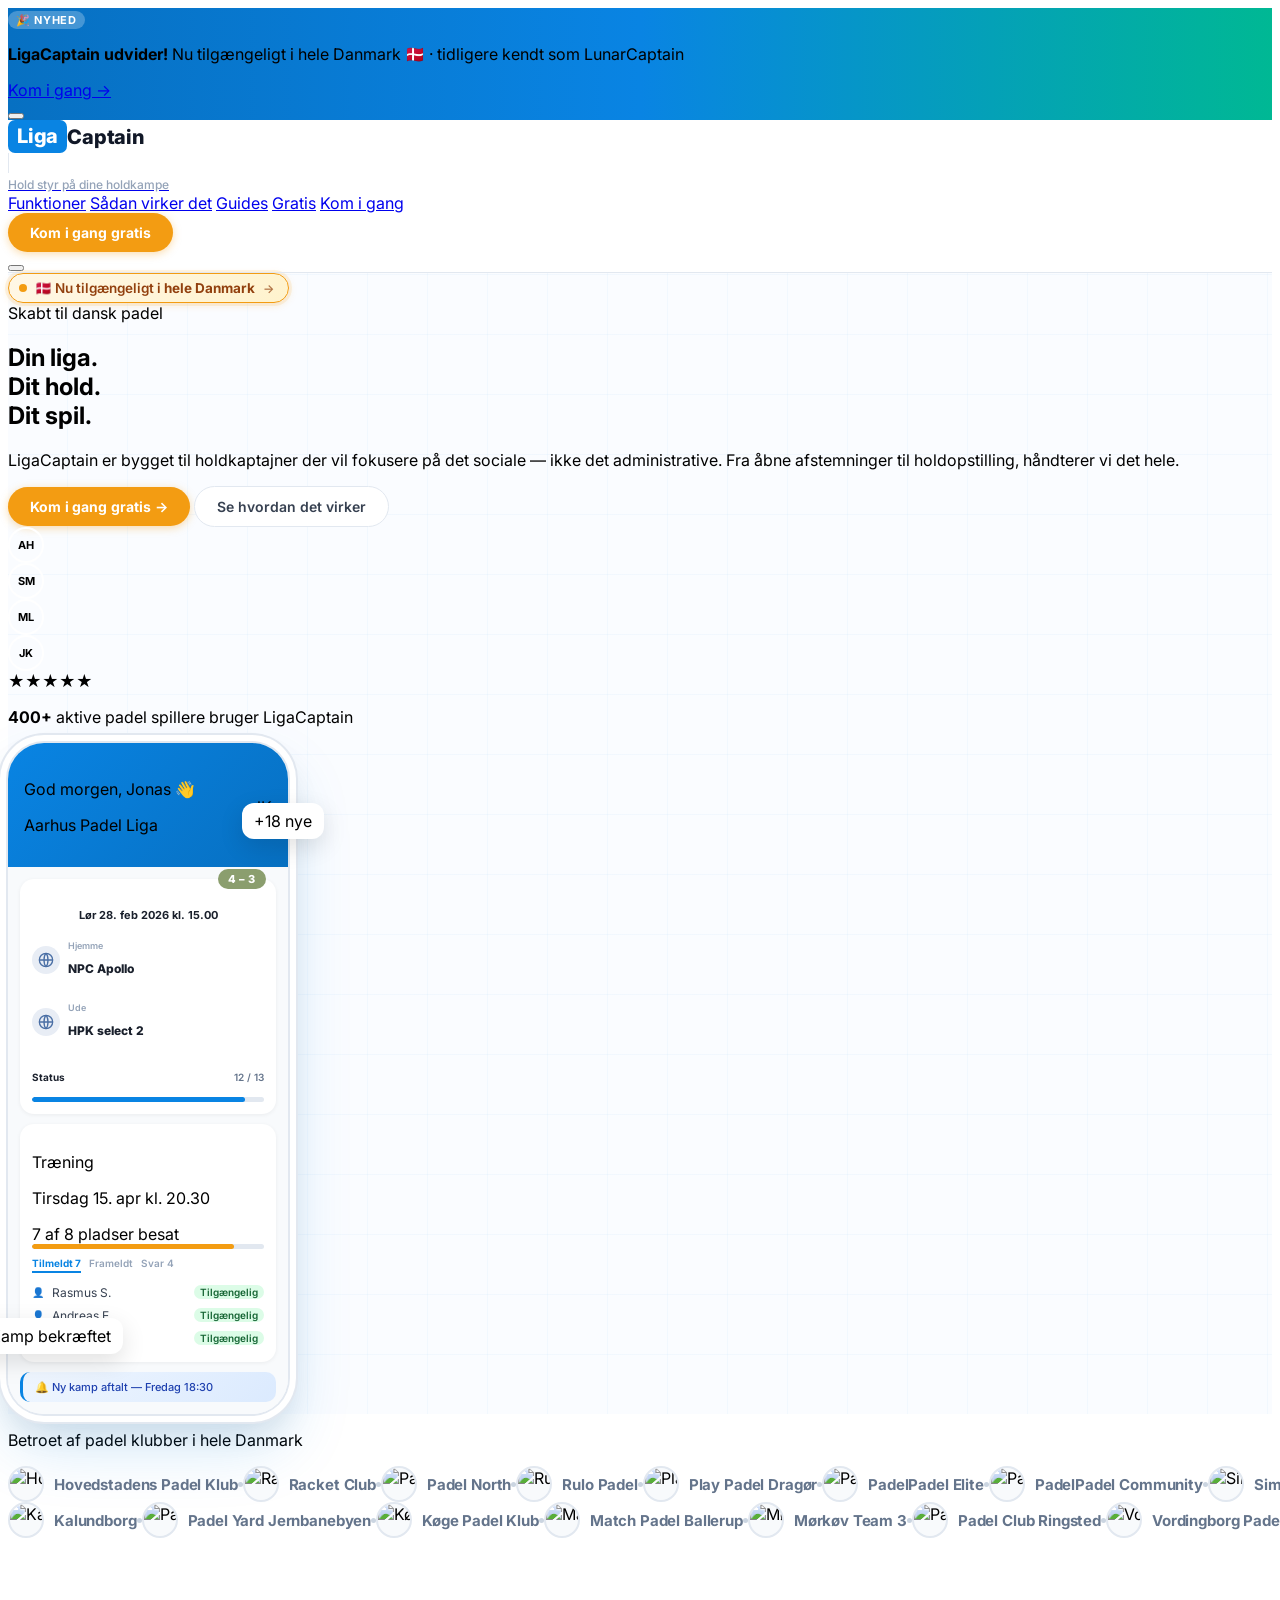
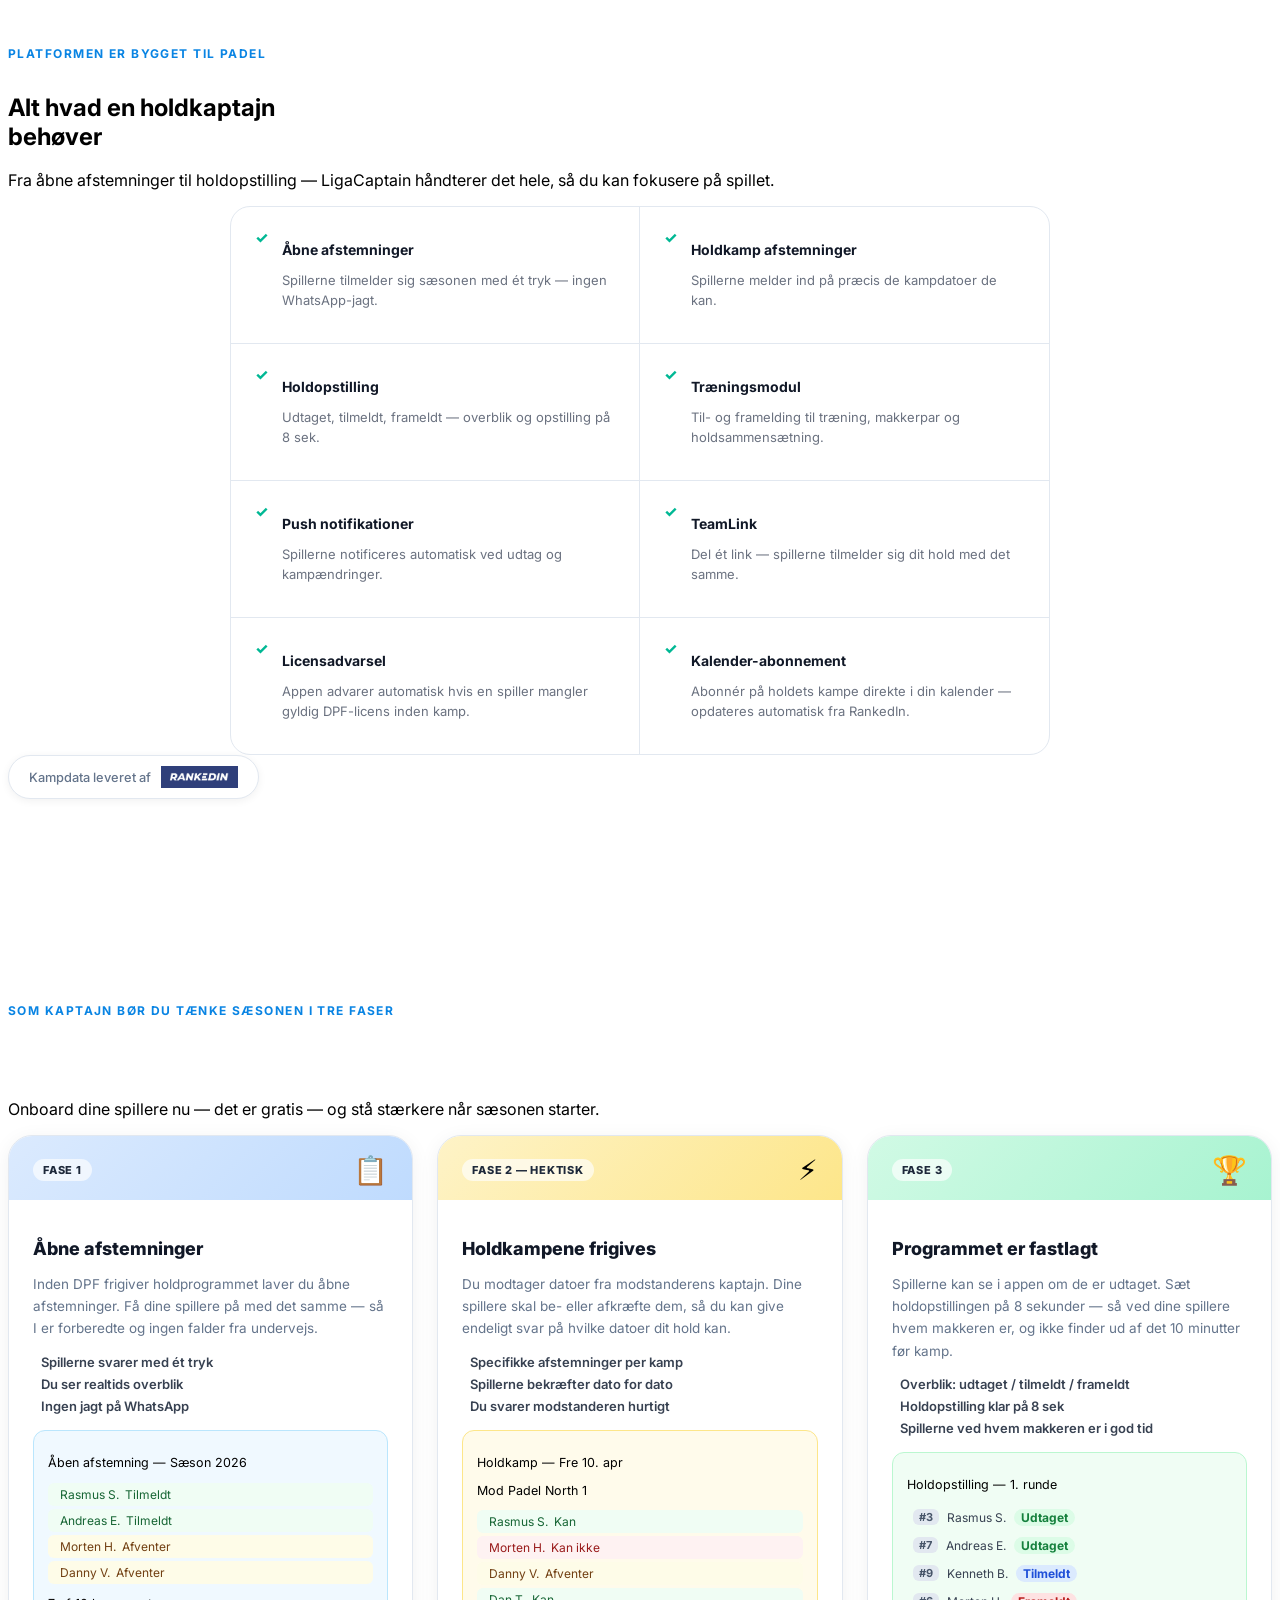
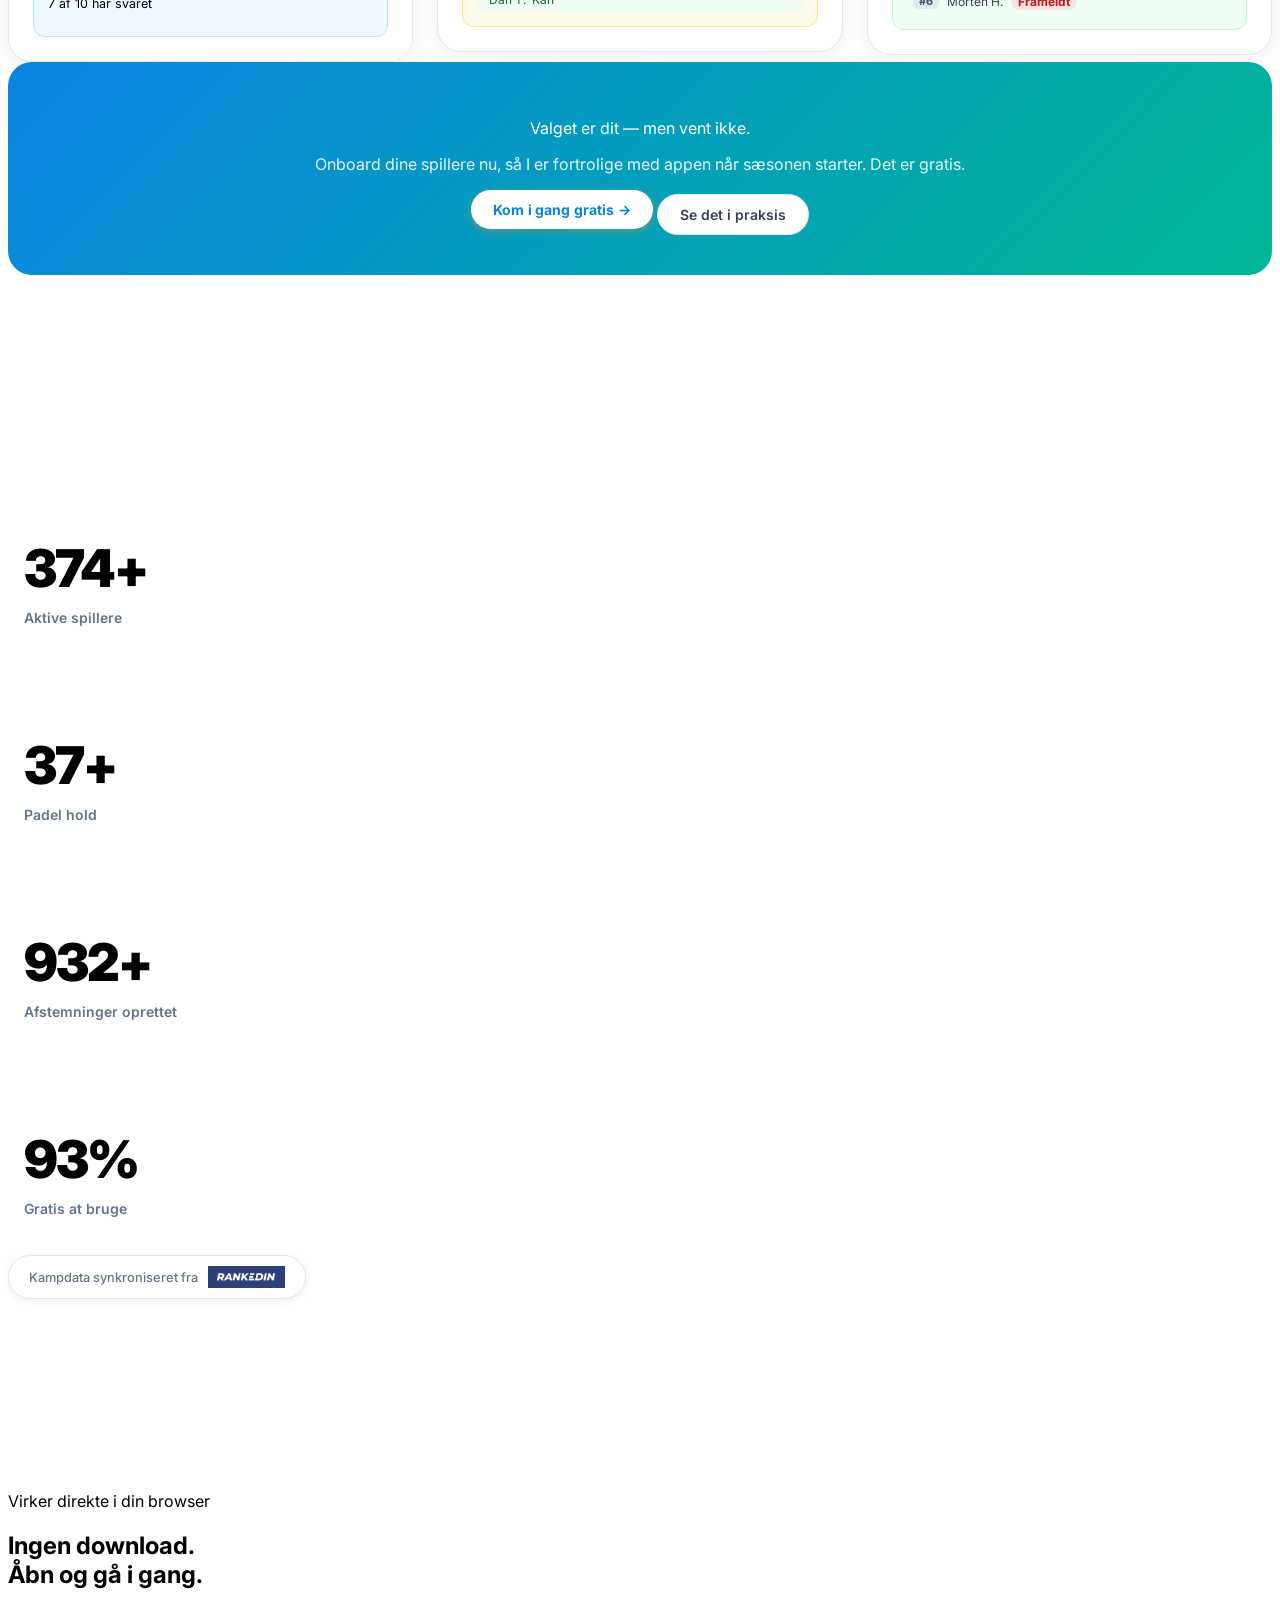
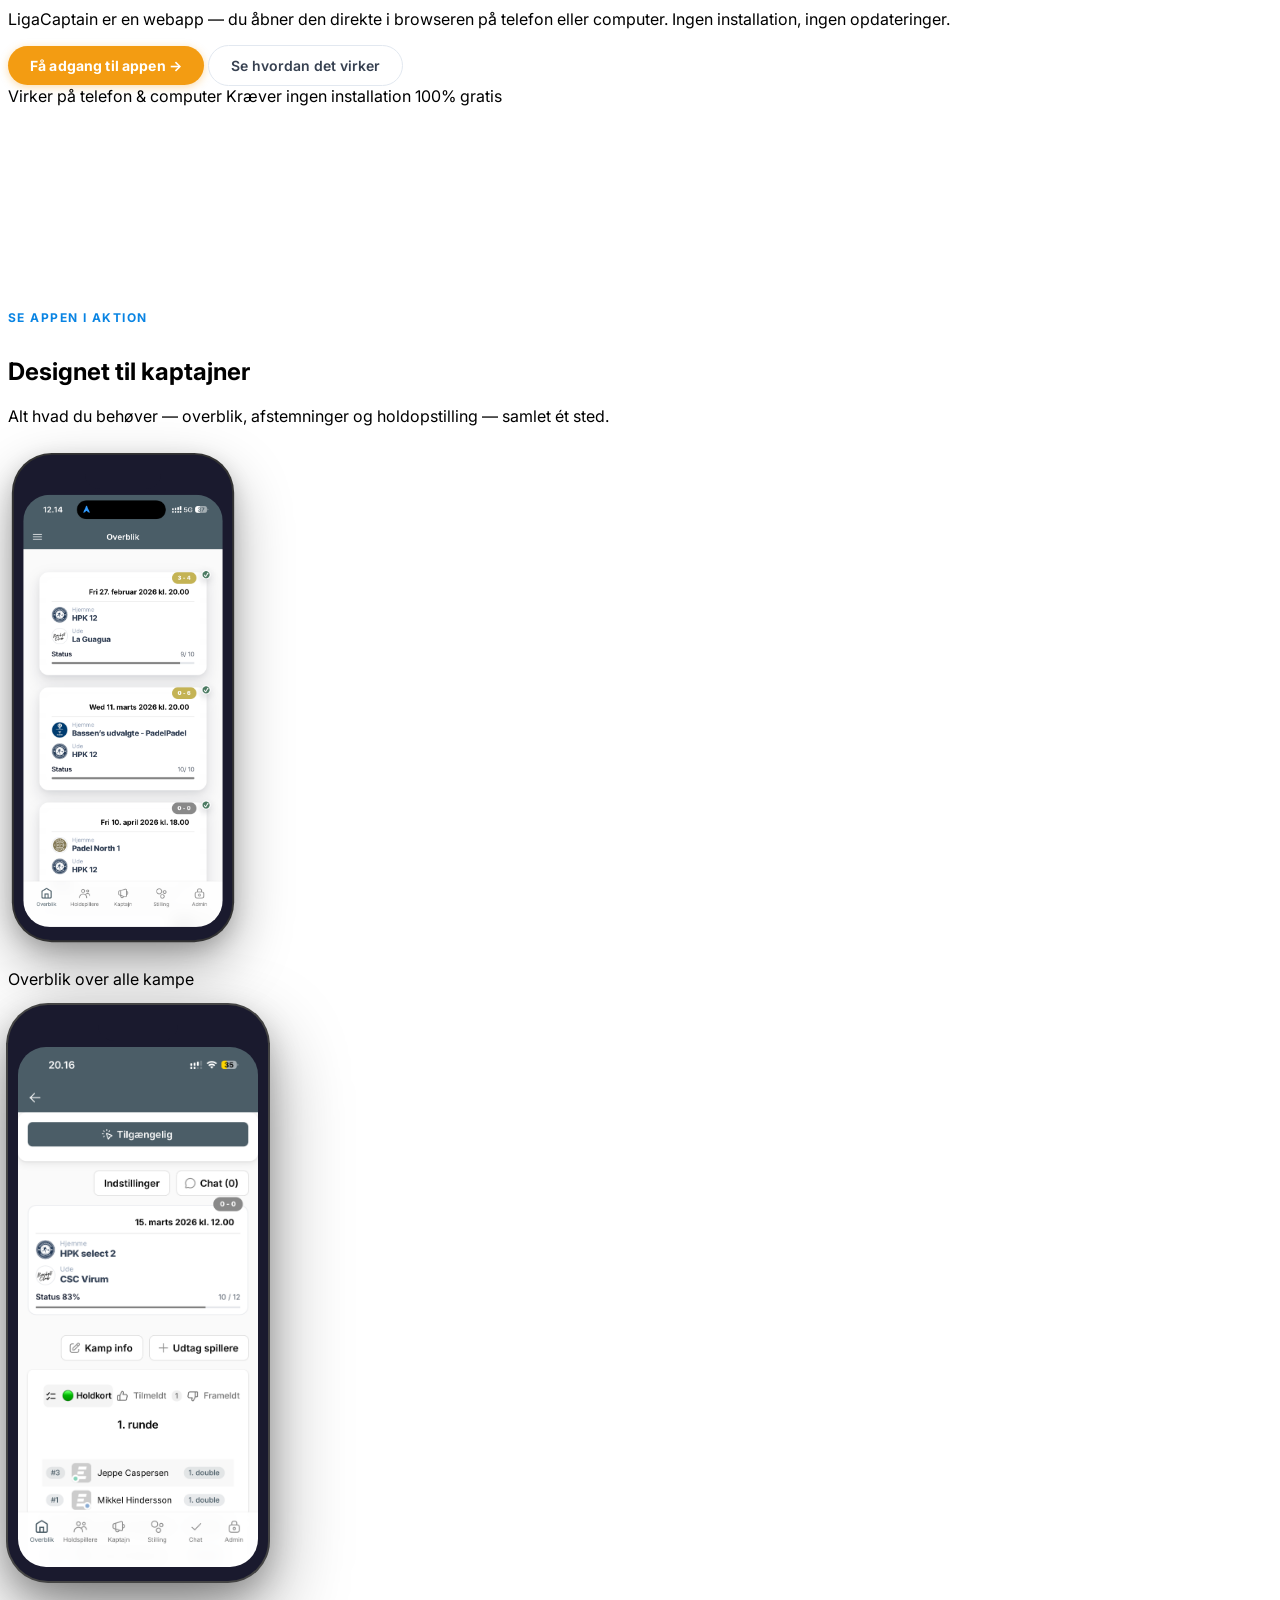
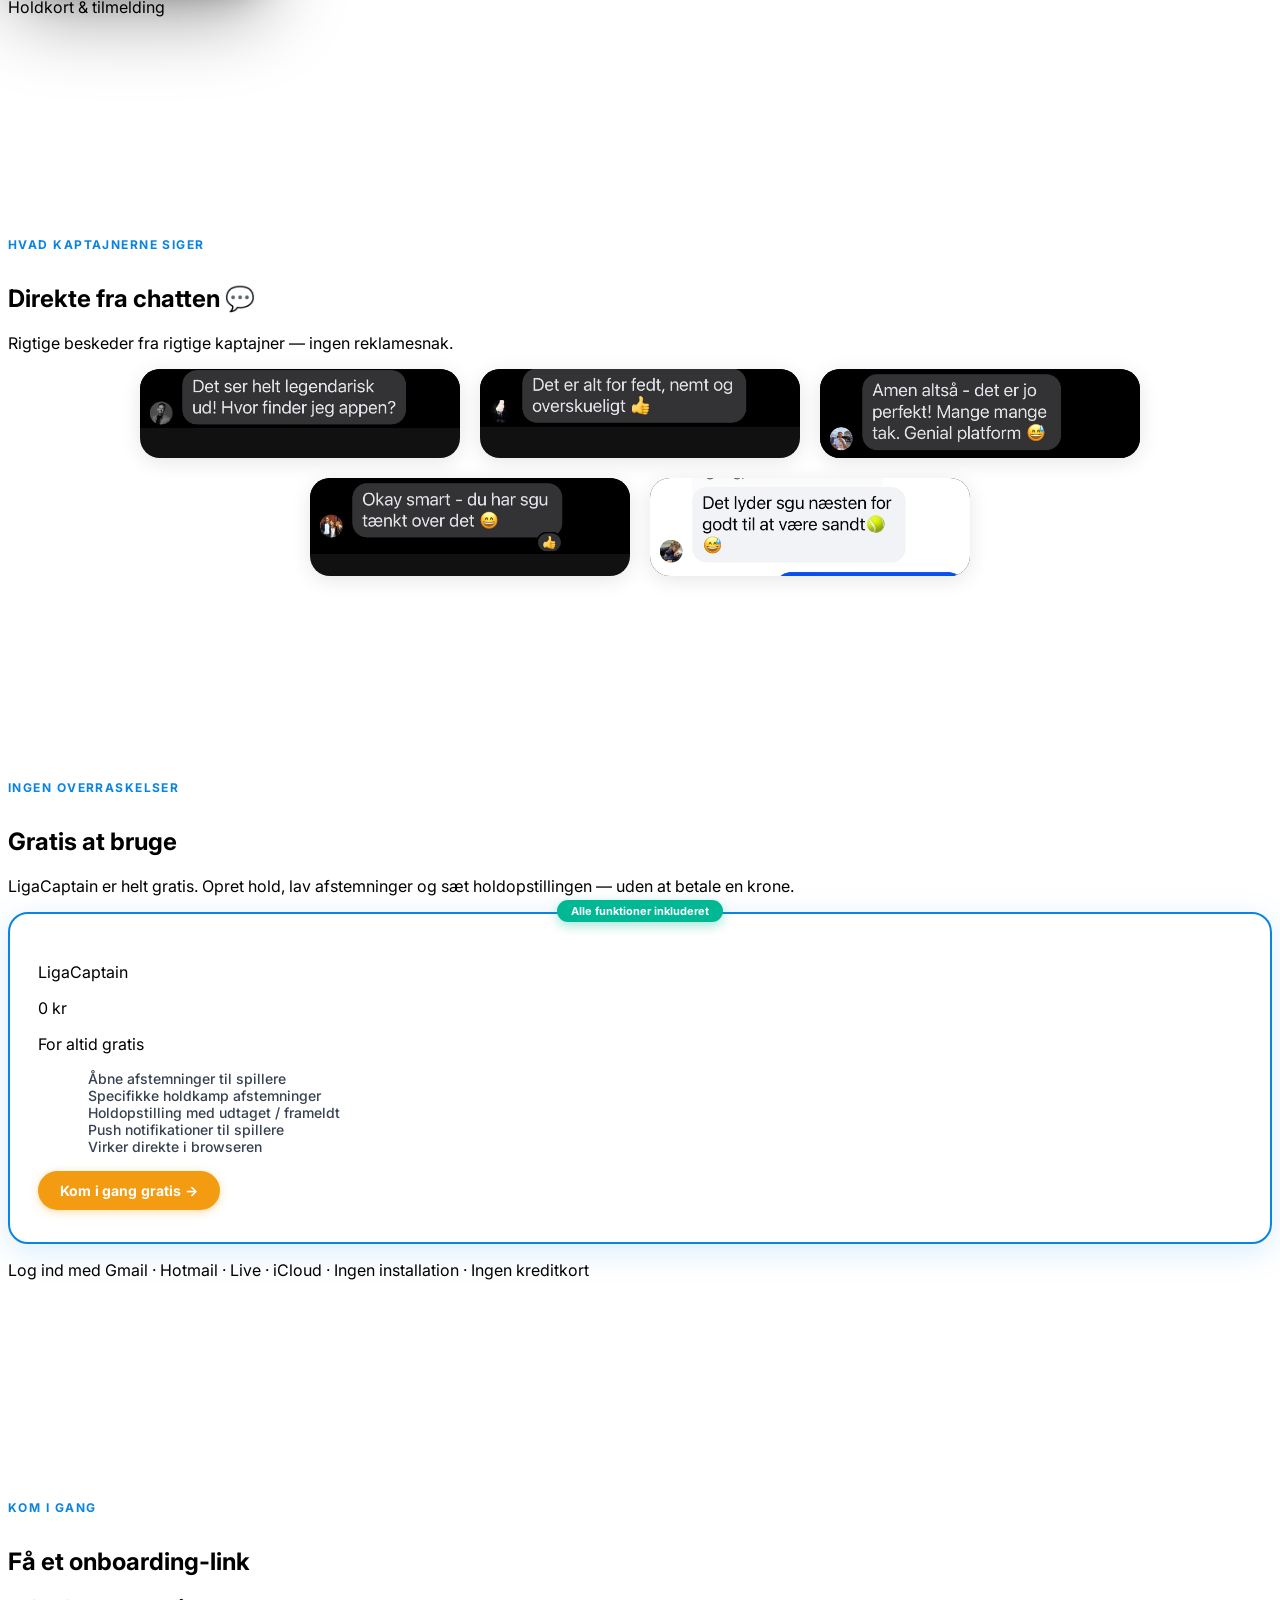
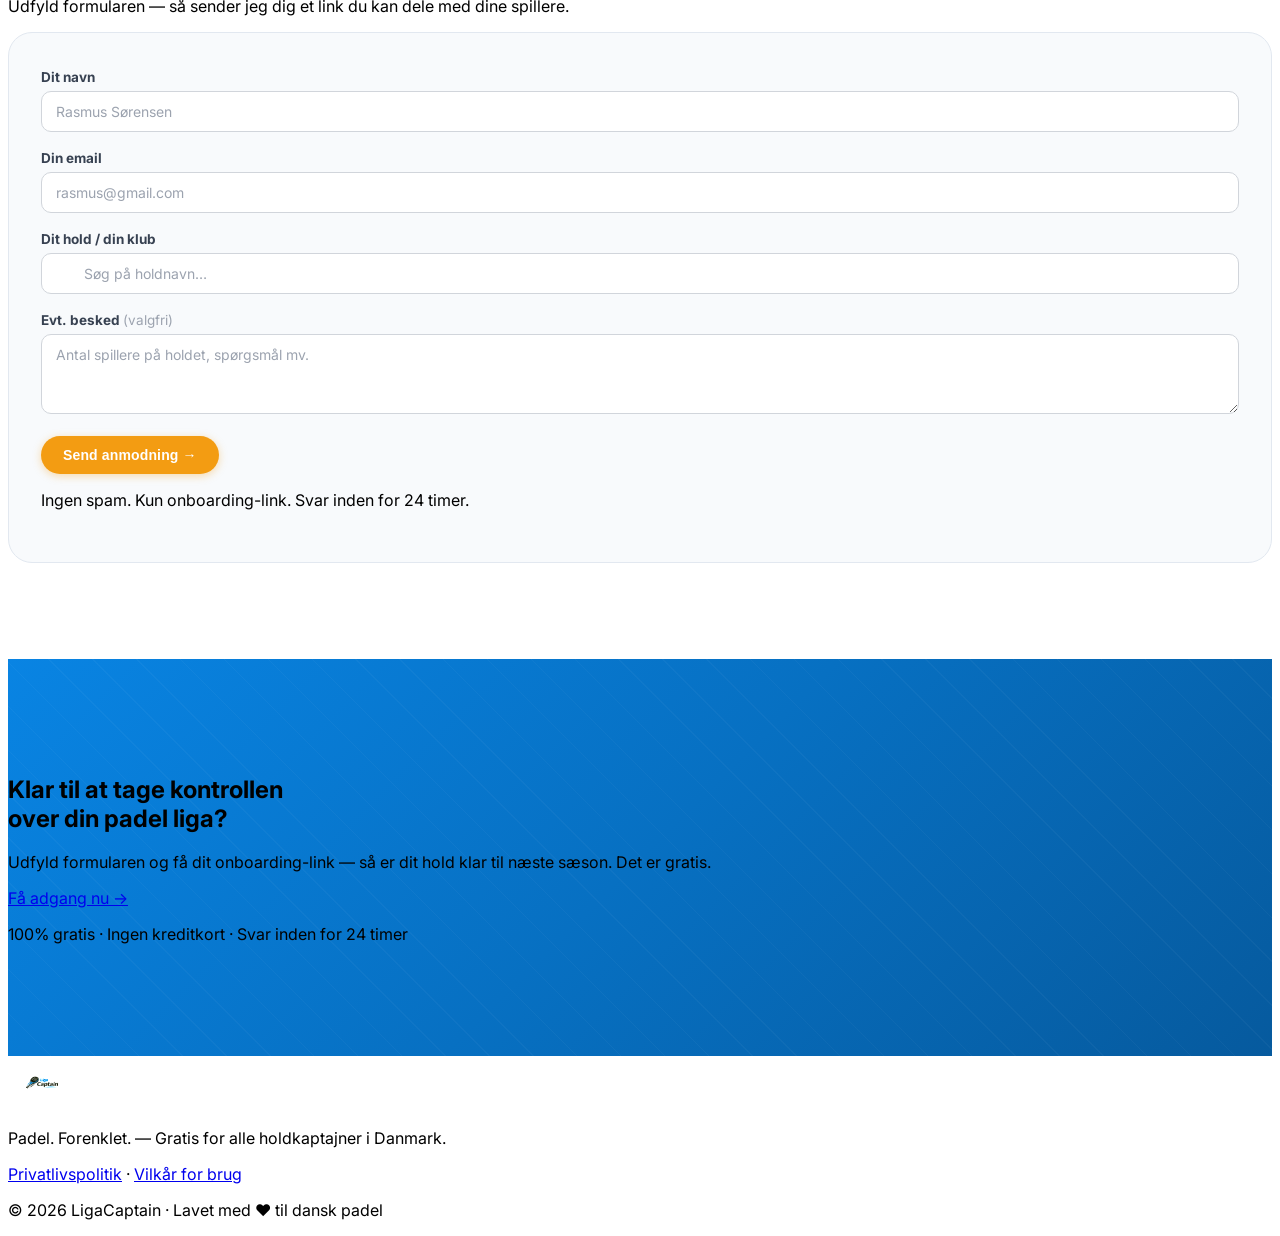
==== index.html @ 4ac7f54e "Logo changed" ====
<!doctype html>
<html lang="da">
<head>
  <meta charset="UTF-8" />
  <meta name="viewport" content="width=device-width, initial-scale=1.0" />
  <title>LigaCaptain — Padel Liga & Holdkaptajn Platform</title>
  <meta name="description" content="Styr din padel liga, hold og turneringer nemt. LigaCaptain er platformen for padel spillere og klubber i Danmark." />
  <link rel="preconnect" href="https://fonts.googleapis.com" />
  <link rel="preconnect" href="https://fonts.gstatic.com" crossorigin />
  <link href="https://fonts.googleapis.com/css2?family=Inter:wght@400;500;600;700;800;900&display=swap" rel="stylesheet" />
  <script src="https://cdn.jsdelivr.net/npm/@tailwindcss/browser@4"></script>
  <script src="https://unpkg.com/lucide@latest" defer></script>
  <link rel="stylesheet" href="style.css" />
  <style type="text/tailwindcss">
    @theme {
      --color-primary: #0984e3;
      --color-primary-dark: #0770c2;
      --color-primary-light: #dbeafe;
      --color-accent: #00B894;
      --color-accent-dark: #00967a;
      --color-cta: #f39c12;
      --color-cta-hover: #d68910;
      --color-dark: #0B1A2C;
      --color-muted: #64748b;
      --color-bg-soft: #f0f7ff;
      --font-sans: 'Inter', system-ui, -apple-system, sans-serif;
    }
  </style>
</head>
<body class="font-sans antialiased bg-white text-gray-900">

  <!-- ===================== STICKY HEADER WRAPPER ===================== -->
  <!-- Both announcement bar + navbar live here so they stack naturally.
       The wrapper is sticky so no JS is needed to calculate nav offset. -->
  <div id="sticky-header" style="position:sticky;top:0;z-index:60;left:0;right:0;">

  <!-- ===================== ANNOUNCEMENT BAR ===================== -->
  <div id="announcement-bar" class="announcement-bar">
    <div class="max-w-7xl mx-auto px-4 flex items-center justify-center gap-3 py-2.5 text-center">
      <span class="announcement-badge">🎉 Nyhed</span>
      <p class="text-sm font-medium text-white">
        <strong class="font-bold">LigaCaptain udvider!</strong> Nu tilgængeligt i hele Danmark 🇩🇰 <span class="opacity-75">· tidligere kendt som LunarCaptain</span>
      </p>
      <a href="#onboarding" class="text-sm font-semibold text-white underline underline-offset-2 hover:no-underline whitespace-nowrap hidden sm:inline">Kom i gang →</a>
    </div>
    <button id="close-announcement" aria-label="Luk" class="absolute right-3 top-1/2 -translate-y-1/2 text-white/70 hover:text-white transition-colors">
      <i data-lucide="x" class="w-4 h-4"></i>
    </button>
  </div>

  <!-- ===================== NAV ===================== -->
  <nav id="navbar" class="left-0 right-0 z-50 transition-all duration-300" style="position:relative;">
    <div class="max-w-7xl mx-auto px-4 sm:px-6 lg:px-8">
      <div class="flex items-center justify-between h-16">

        <!-- Logo -->
        <a href="#" class="flex items-center gap-3 no-underline">
          <!-- Badge wordmark -->
          <span style="display:inline-flex;align-items:center;font-family:Inter,sans-serif;font-size:20px;font-weight:800;letter-spacing:-0.01em;white-space:nowrap;">
            <span style="background:#0984e3;color:white;padding:2px 9px;border-radius:7px;line-height:1.45;">Liga</span><span style="color:#111827;">Captain</span>
          </span>
          <!-- Divider + tagline — desktop only -->
          <span class="hidden lg:flex items-center gap-3">
            <span style="width:1px;height:20px;background:#e2e8f0;display:block;"></span>
            <span style="font-size:12px;font-weight:500;color:#94a3b8;white-space:nowrap;">Hold styr på dine holdkampe</span>
          </span>
        </a>

        <!-- Desktop nav links -->
        <div class="hidden md:flex items-center gap-8">
          <a href="#features" class="nav-link text-sm font-medium text-gray-600 hover:text-primary transition-colors">Funktioner</a>
          <a href="#how-it-works" class="nav-link text-sm font-medium text-gray-600 hover:text-primary transition-colors">Sådan virker det</a>
          <a href="tutorials.html" class="nav-link text-sm font-medium text-gray-600 hover:text-primary transition-colors">Guides</a>
          <a href="#pricing" class="nav-link text-sm font-medium text-gray-600 hover:text-primary transition-colors">Gratis</a>
          <a href="#onboarding" class="nav-link text-sm font-medium text-gray-600 hover:text-primary transition-colors">Kom i gang</a>
        </div>

        <!-- Desktop CTA -->
        <div class="hidden md:flex items-center gap-3">
          <a href="#onboarding" class="btn-primary text-sm">Kom i gang gratis</a>
        </div>

        <!-- Mobile hamburger -->
        <button id="hamburger" aria-label="Åbn menu" aria-expanded="false" class="md:hidden p-2 rounded-lg text-gray-600 hover:text-primary hover:bg-gray-100 transition-colors">
          <i data-lucide="menu" class="w-6 h-6"></i>
        </button>

      </div>
    </div>

    <!-- Mobile drawer -->
    <div id="mobile-drawer" class="mobile-drawer md:hidden">
      <div class="flex flex-col gap-1 p-4">
        <a href="#features" class="mobile-nav-link">Funktioner</a>
        <a href="#how-it-works" class="mobile-nav-link">Sådan virker det</a>
        <a href="tutorials.html" class="mobile-nav-link">Guides</a>
        <a href="#pricing" class="mobile-nav-link">Gratis</a>
        <a href="#onboarding" class="mobile-nav-link">Kom i gang</a>
        <div class="border-t border-gray-100 my-3"></div>
        <a href="#onboarding" class="btn-primary text-center mt-2">Kom i gang gratis</a>
      </div>
    </div>
  </nav>

  </div><!-- /sticky-header -->


  <main>

    <!-- ===================== HERO ===================== -->
    <section id="hero" class="hero-pattern pt-16 pb-20 lg:pt-20 lg:pb-28 overflow-hidden">
      <div class="max-w-7xl mx-auto px-4 sm:px-6 lg:px-8">
        <div class="flex flex-col lg:flex-row items-center gap-12 lg:gap-16">

          <!-- Text column -->
          <div class="flex-1 text-center lg:text-left">

            <!-- Expansion announcement badge -->
            <div class="reveal inline-flex items-center gap-2 mb-4">
              <div class="expansion-badge">
                <span class="expansion-badge-dot"></span>
                <span>🇩🇰 Nu tilgængeligt i <strong>hele Danmark</strong></span>
                <span class="expansion-badge-arrow">→</span>
              </div>
            </div>

            <div class="reveal inline-flex items-center gap-2 px-3 py-1.5 bg-primary/10 text-primary rounded-full text-sm font-semibold mb-6">
              <span class="w-2 h-2 rounded-full bg-accent inline-block"></span>
              Skabt til dansk padel
            </div>

            <h1 class="reveal text-5xl sm:text-6xl lg:text-7xl font-black tracking-tight text-gray-900 leading-[1.05] mb-6">
              Din liga.<br />
              <span class="text-primary">Dit hold.</span><br />
              Dit spil.
            </h1>

            <p class="reveal text-lg lg:text-xl text-muted leading-relaxed mb-8 max-w-xl mx-auto lg:mx-0">
              LigaCaptain er bygget til holdkaptajner der vil fokusere på det sociale&nbsp;— ikke det administrative. Fra åbne afstemninger til holdopstilling, håndterer vi det hele.
            </p>

            <div class="reveal flex flex-col sm:flex-row gap-3 justify-center lg:justify-start mb-8">
              <a href="#onboarding" class="btn-primary text-base px-7 py-3.5">Kom i gang gratis &rarr;</a>
              <a href="#how-it-works" class="btn-secondary text-base px-7 py-3.5">Se hvordan det virker</a>
            </div>

            <div class="reveal flex flex-col sm:flex-row items-center gap-4 justify-center lg:justify-start">
              <div class="flex -space-x-2">
                <div class="avatar-circle bg-primary text-white">AH</div>
                <div class="avatar-circle bg-accent text-white">SM</div>
                <div class="avatar-circle bg-orange-400 text-white">ML</div>
                <div class="avatar-circle bg-purple-500 text-white">JK</div>
              </div>
              <div class="text-left">
                <div class="flex gap-0.5 text-yellow-400 text-sm mb-0.5">★★★★★</div>
                <p class="text-sm text-muted"><strong class="text-gray-900 font-semibold">400+</strong> aktive padel spillere bruger LigaCaptain</p>
              </div>
            </div>
          </div>

          <!-- Phone mockup column -->
          <div class="reveal flex-1 flex justify-center lg:justify-end">
            <div class="phone-outer">
              <div class="phone-screen">
                <!-- App UI mockup -->
                <div class="app-header">
                  <div class="app-header-content">
                    <p class="text-xs text-blue-200 font-medium">God morgen, Jonas 👋</p>
                    <p class="text-white font-bold text-sm mt-0.5">Aarhus Padel Liga</p>
                  </div>
                  <div class="w-8 h-8 rounded-full bg-white/20 flex items-center justify-center">
                    <span class="text-white text-xs font-bold">JK</span>
                  </div>
                </div>

                <div class="app-body">
                  <!-- Next match card -->
                  <div class="app-card" style="position:relative;padding-top:18px;">
                    <!-- Score badge -->
                    <div style="position:absolute;top:-10px;right:10px;background:#8B9E6E;color:white;font-size:11px;font-weight:800;padding:3px 10px;border-radius:9999px;letter-spacing:0.05em;">4 – 3</div>
                    <!-- Date -->
                    <p style="text-align:center;font-size:11px;font-weight:700;color:#1a202c;margin-bottom:10px;">Lør 28. feb 2026 kl. 15.00</p>
                    <!-- Home team -->
                    <div style="display:flex;align-items:center;gap:8px;margin-bottom:6px;">
                      <div style="width:28px;height:28px;border-radius:50%;background:#e8edf5;display:flex;align-items:center;justify-content:center;flex-shrink:0;">
                        <svg width="16" height="16" viewBox="0 0 24 24" fill="none" stroke="#4a6fa5" stroke-width="2"><circle cx="12" cy="12" r="10"/><path d="M12 2C8 6 8 18 12 22M12 2C16 6 16 18 12 22M2 12h20"/></svg>
                      </div>
                      <div>
                        <p style="font-size:9px;color:#94a3b8;font-weight:600;line-height:1;">Hjemme</p>
                        <p style="font-size:12px;font-weight:800;color:#1a202c;line-height:1.2;">NPC Apollo</p>
                      </div>
                    </div>
                    <!-- Away team -->
                    <div style="display:flex;align-items:center;gap:8px;margin-bottom:10px;">
                      <div style="width:28px;height:28px;border-radius:50%;background:#e8edf5;display:flex;align-items:center;justify-content:center;flex-shrink:0;">
                        <svg width="16" height="16" viewBox="0 0 24 24" fill="none" stroke="#4a6fa5" stroke-width="2"><circle cx="12" cy="12" r="10"/><path d="M12 2C8 6 8 18 12 22M12 2C16 6 16 18 12 22M2 12h20"/></svg>
                      </div>
                      <div>
                        <p style="font-size:9px;color:#94a3b8;font-weight:600;line-height:1;">Ude</p>
                        <p style="font-size:12px;font-weight:800;color:#1a202c;line-height:1.2;">HPK select 2</p>
                      </div>
                    </div>
                    <!-- Status -->
                    <div style="display:flex;justify-content:space-between;align-items:center;margin-bottom:4px;">
                      <p style="font-size:10px;font-weight:700;color:#1a202c;">Status</p>
                      <p style="font-size:10px;font-weight:600;color:#64748b;">12 / 13</p>
                    </div>
                    <div style="background:#e2e8f0;border-radius:9999px;height:5px;overflow:hidden;">
                      <div style="background:#0984e3;height:100%;width:92%;border-radius:9999px;"></div>
                    </div>
                  </div>

                  <!-- Standings -->
                  <div class="app-card">
                    <p class="text-xs text-muted font-semibold uppercase tracking-wide mb-1">Træning</p>
                    <p class="text-xs font-bold text-gray-900 mb-1">Tirsdag 15. apr kl. 20.30</p>
                    <!-- Progress bar -->
                    <div class="flex justify-between text-xs text-muted mb-1">
                      <span>7 af 8 pladser besat</span>
                    </div>
                    <div style="background:#e2e8f0;border-radius:9999px;height:5px;overflow:hidden;margin-bottom:8px;">
                      <div style="background:#f39c12;height:100%;width:87%;border-radius:9999px;"></div>
                    </div>
                    <!-- Tabs -->
                    <div style="display:flex;gap:8px;margin-bottom:8px;">
                      <span style="font-size:10px;font-weight:700;color:#0984e3;border-bottom:2px solid #0984e3;padding-bottom:2px;">Tilmeldt 7</span>
                      <span style="font-size:10px;font-weight:600;color:#94a3b8;">Frameldt</span>
                      <span style="font-size:10px;font-weight:600;color:#94a3b8;">Svar 4</span>
                    </div>
                    <!-- Players -->
                    <div class="space-y-1.5">
                      <div class="rank-row"><span style="font-size:10px">👤</span><span class="rank-name text-xs">Rasmus S.</span><span style="font-size:10px;background:#dcfce7;color:#166534;padding:1px 6px;border-radius:9999px;font-weight:600;">Tilgængelig</span></div>
                      <div class="rank-row"><span style="font-size:10px">👤</span><span class="rank-name text-xs">Andreas E.</span><span style="font-size:10px;background:#dcfce7;color:#166534;padding:1px 6px;border-radius:9999px;font-weight:600;">Tilgængelig</span></div>
                      <div class="rank-row"><span style="font-size:10px">👤</span><span class="rank-name text-xs">Sajid L.</span><span style="font-size:10px;background:#dcfce7;color:#166534;padding:1px 6px;border-radius:9999px;font-weight:600;">Tilgængelig</span></div>
                    </div>
                  </div>

                  <!-- Notification -->
                  <div class="app-notification">
                    <span class="text-xs">🔔 Ny kamp aftalt — Fredag 18:30</span>
                  </div>
                </div>
              </div>
              <!-- Floating badges -->
              <div class="floating-badge-left">
                <span class="text-green-600 font-semibold text-xs">✓ Kamp bekræftet</span>
              </div>
              <div class="floating-badge-right">
                <span class="text-primary font-bold text-sm">+18</span>
                <span class="text-gray-500 text-xs ml-1">nye</span>
              </div>
            </div>
          </div>

        </div>
      </div>
    </section>

    <!-- ===================== LOGO STRIP ===================== -->
    <section class="py-8 bg-gray-50 border-y border-gray-100">
      <div class="max-w-7xl mx-auto px-4">
        <p class="text-center text-sm font-semibold text-muted uppercase tracking-widest mb-6">Betroet af padel klubber i hele Danmark</p>
      </div>
      <!-- Række 1 → venstre -->
      <div class="overflow-hidden mb-3">
        <div class="marquee-track marquee-row1 flex gap-10 items-center whitespace-nowrap">
          <div class="club-logo-item"><img src="https://rankedin-prod-cdn-adavg8d3dwfegkbd.z01.azurefd.net/images/upload/organization/49123thumb.png" alt="Hovedstadens Padel Klub" /><span>Hovedstadens Padel Klub</span></div><span class="club-logo-dot"></span>
          <div class="club-logo-item"><img src="https://rankedin-prod-cdn-adavg8d3dwfegkbd.z01.azurefd.net/images/upload/organization/117276thumb.png" alt="Racket Club" /><span>Racket Club</span></div><span class="club-logo-dot"></span>
          <div class="club-logo-item"><img src="https://rankedin-prod-cdn-adavg8d3dwfegkbd.z01.azurefd.net/images/upload/organization/98954thumb.png" alt="Padel North" /><span>Padel North</span></div><span class="club-logo-dot"></span>
          <div class="club-logo-item"><img src="https://rankedin-prod-cdn-adavg8d3dwfegkbd.z01.azurefd.net/images/upload/organization/115797thumb.png" alt="Rulo Padel" /><span>Rulo Padel</span></div><span class="club-logo-dot"></span>
          <div class="club-logo-item"><img src="https://rankedin-prod-cdn-adavg8d3dwfegkbd.z01.azurefd.net/images/upload/organization/76075thumb.png" alt="Play Padel Dragør" /><span>Play Padel Dragør</span></div><span class="club-logo-dot"></span>
          <div class="club-logo-item"><img src="https://rankedin-prod-cdn-adavg8d3dwfegkbd.z01.azurefd.net/images/upload/organization/97254thumb.png" alt="PadelPadel Elite" /><span>PadelPadel Elite</span></div><span class="club-logo-dot"></span>
          <div class="club-logo-item"><img src="https://rankedin-prod-cdn-adavg8d3dwfegkbd.z01.azurefd.net/images/upload/organization/126468thumb.png" alt="PadelPadel Community" /><span>PadelPadel Community</span></div><span class="club-logo-dot"></span>
          <div class="club-logo-item"><img src="https://rankedin-prod-cdn-adavg8d3dwfegkbd.z01.azurefd.net/images/upload/organization/115519thumb.png" alt="Simons Padel Club" /><span>Simons Padel Club</span></div><span class="club-logo-dot"></span>
          <div class="club-logo-item"><img src="https://rankedin-prod-cdn-adavg8d3dwfegkbd.z01.azurefd.net/images/upload/organization/103815thumb.png" alt="Ryvolution 4P" /><span>Ryvolution 4P</span></div><span class="club-logo-dot"></span>
          <!-- duplikat -->
          <div class="club-logo-item"><img src="https://rankedin-prod-cdn-adavg8d3dwfegkbd.z01.azurefd.net/images/upload/organization/49123thumb.png" alt="Hovedstadens Padel Klub" /><span>Hovedstadens Padel Klub</span></div><span class="club-logo-dot"></span>
          <div class="club-logo-item"><img src="https://rankedin-prod-cdn-adavg8d3dwfegkbd.z01.azurefd.net/images/upload/organization/117276thumb.png" alt="Racket Club" /><span>Racket Club</span></div><span class="club-logo-dot"></span>
          <div class="club-logo-item"><img src="https://rankedin-prod-cdn-adavg8d3dwfegkbd.z01.azurefd.net/images/upload/organization/98954thumb.png" alt="Padel North" /><span>Padel North</span></div><span class="club-logo-dot"></span>
          <div class="club-logo-item"><img src="https://rankedin-prod-cdn-adavg8d3dwfegkbd.z01.azurefd.net/images/upload/organization/115797thumb.png" alt="Rulo Padel" /><span>Rulo Padel</span></div><span class="club-logo-dot"></span>
          <div class="club-logo-item"><img src="https://rankedin-prod-cdn-adavg8d3dwfegkbd.z01.azurefd.net/images/upload/organization/76075thumb.png" alt="Play Padel Dragør" /><span>Play Padel Dragør</span></div><span class="club-logo-dot"></span>
          <div class="club-logo-item"><img src="https://rankedin-prod-cdn-adavg8d3dwfegkbd.z01.azurefd.net/images/upload/organization/97254thumb.png" alt="PadelPadel Elite" /><span>PadelPadel Elite</span></div><span class="club-logo-dot"></span>
          <div class="club-logo-item"><img src="https://rankedin-prod-cdn-adavg8d3dwfegkbd.z01.azurefd.net/images/upload/organization/126468thumb.png" alt="PadelPadel Community" /><span>PadelPadel Community</span></div><span class="club-logo-dot"></span>
          <div class="club-logo-item"><img src="https://rankedin-prod-cdn-adavg8d3dwfegkbd.z01.azurefd.net/images/upload/organization/115519thumb.png" alt="Simons Padel Club" /><span>Simons Padel Club</span></div><span class="club-logo-dot"></span>
          <div class="club-logo-item"><img src="https://rankedin-prod-cdn-adavg8d3dwfegkbd.z01.azurefd.net/images/upload/organization/103815thumb.png" alt="Ryvolution 4P" /><span>Ryvolution 4P</span></div><span class="club-logo-dot"></span>
        </div>
      </div>

      <!-- Række 2 → højre (modsat retning) -->
      <div class="overflow-hidden">
        <div class="marquee-track marquee-row2 flex gap-10 items-center whitespace-nowrap">
          <div class="club-logo-item"><img src="https://rankedin-prod-cdn-adavg8d3dwfegkbd.z01.azurefd.net/images/upload/organization/120637thumb.png" alt="Kalundborg" /><span>Kalundborg</span></div><span class="club-logo-dot"></span>
          <div class="club-logo-item"><img src="https://rankedin-prod-cdn-adavg8d3dwfegkbd.z01.azurefd.net/images/upload/organization/120672thumb.png" alt="Padel Yard Jernbanebyen" /><span>Padel Yard Jernbanebyen</span></div><span class="club-logo-dot"></span>
          <div class="club-logo-item"><img src="https://rankedin-prod-cdn-adavg8d3dwfegkbd.z01.azurefd.net/images/upload/organization/24041thumb.png" alt="Køge Padel Klub" /><span>Køge Padel Klub</span></div><span class="club-logo-dot"></span>
          <div class="club-logo-item"><img src="https://rankedin-prod-cdn-adavg8d3dwfegkbd.z01.azurefd.net/images/upload/organization/101955thumb.png" alt="Match Padel Ballerup" /><span>Match Padel Ballerup</span></div><span class="club-logo-dot"></span>
          <div class="club-logo-item"><img src="https://rankedin-prod-cdn-adavg8d3dwfegkbd.z01.azurefd.net/images/upload/organization/52026thumb.png" alt="Mørkøv Team 3" /><span>Mørkøv Team 3</span></div><span class="club-logo-dot"></span>
          <div class="club-logo-item"><img src="https://rankedin-prod-cdn-adavg8d3dwfegkbd.z01.azurefd.net/images/upload/organization/101906thumb.png" alt="Padel Club Ringsted" /><span>Padel Club Ringsted</span></div><span class="club-logo-dot"></span>
          <div class="club-logo-item"><img src="https://rankedin-prod-cdn-adavg8d3dwfegkbd.z01.azurefd.net/images/upload/organization/120165thumb.png" alt="Vordingborg Padelklub" /><span>Vordingborg Padelklub</span></div><span class="club-logo-dot"></span>
          <div class="club-logo-item"><img src="https://rankedin-prod-cdn-adavg8d3dwfegkbd.z01.azurefd.net/images/upload/organization/34169thumb.png" alt="Bornholms Padel Klub Q1" /><span>Bornholms Padel Klub Q1</span></div><span class="club-logo-dot"></span>
          <div class="club-logo-item"><img src="https://rankedin-prod-cdn-adavg8d3dwfegkbd.z01.azurefd.net/images/upload/organization/76170thumb.png" alt="Padel Zone Holstebro" /><span>Padel Zone Holstebro</span></div><span class="club-logo-dot"></span>
          <!-- duplikat -->
          <div class="club-logo-item"><img src="https://rankedin-prod-cdn-adavg8d3dwfegkbd.z01.azurefd.net/images/upload/organization/120637thumb.png" alt="Kalundborg" /><span>Kalundborg</span></div><span class="club-logo-dot"></span>
          <div class="club-logo-item"><img src="https://rankedin-prod-cdn-adavg8d3dwfegkbd.z01.azurefd.net/images/upload/organization/120672thumb.png" alt="Padel Yard Jernbanebyen" /><span>Padel Yard Jernbanebyen</span></div><span class="club-logo-dot"></span>
          <div class="club-logo-item"><img src="https://rankedin-prod-cdn-adavg8d3dwfegkbd.z01.azurefd.net/images/upload/organization/24041thumb.png" alt="Køge Padel Klub" /><span>Køge Padel Klub</span></div><span class="club-logo-dot"></span>
          <div class="club-logo-item"><img src="https://rankedin-prod-cdn-adavg8d3dwfegkbd.z01.azurefd.net/images/upload/organization/101955thumb.png" alt="Match Padel Ballerup" /><span>Match Padel Ballerup</span></div><span class="club-logo-dot"></span>
          <div class="club-logo-item"><img src="https://rankedin-prod-cdn-adavg8d3dwfegkbd.z01.azurefd.net/images/upload/organization/52026thumb.png" alt="Mørkøv Team 3" /><span>Mørkøv Team 3</span></div><span class="club-logo-dot"></span>
          <div class="club-logo-item"><img src="https://rankedin-prod-cdn-adavg8d3dwfegkbd.z01.azurefd.net/images/upload/organization/101906thumb.png" alt="Padel Club Ringsted" /><span>Padel Club Ringsted</span></div><span class="club-logo-dot"></span>
          <div class="club-logo-item"><img src="https://rankedin-prod-cdn-adavg8d3dwfegkbd.z01.azurefd.net/images/upload/organization/120165thumb.png" alt="Vordingborg Padelklub" /><span>Vordingborg Padelklub</span></div><span class="club-logo-dot"></span>
          <div class="club-logo-item"><img src="https://rankedin-prod-cdn-adavg8d3dwfegkbd.z01.azurefd.net/images/upload/organization/34169thumb.png" alt="Bornholms Padel Klub Q1" /><span>Bornholms Padel Klub Q1</span></div><span class="club-logo-dot"></span>
          <div class="club-logo-item"><img src="https://rankedin-prod-cdn-adavg8d3dwfegkbd.z01.azurefd.net/images/upload/organization/76170thumb.png" alt="Padel Zone Holstebro" /><span>Padel Zone Holstebro</span></div><span class="club-logo-dot"></span>
        </div>
      </div>
    </section>

    <!-- ===================== FEATURES ===================== -->
    <section id="features" class="section-py bg-white">
      <div class="max-w-7xl mx-auto px-4 sm:px-6 lg:px-8">

        <div class="text-center mb-16">
          <p class="reveal section-overline">Platformen er bygget til padel</p>
          <h2 class="reveal text-4xl lg:text-5xl font-black text-gray-900 mt-3 mb-5">Alt hvad en holdkaptajn<br class="hidden sm:block" /> behøver</h2>
          <p class="reveal text-lg text-muted max-w-2xl mx-auto">Fra åbne afstemninger til holdopstilling — LigaCaptain håndterer det hele, så du kan fokusere på spillet.</p>
        </div>

        <div class="features-checklist reveal">
          <div class="feature-check-item">
            <span class="feature-check-mark">✓</span>
            <div>
              <p class="feature-check-title">Åbne afstemninger</p>
              <p class="feature-check-desc">Spillerne tilmelder sig sæsonen med ét tryk — ingen WhatsApp-jagt.</p>
            </div>
          </div>
          <div class="feature-check-item">
            <span class="feature-check-mark">✓</span>
            <div>
              <p class="feature-check-title">Holdkamp afstemninger</p>
              <p class="feature-check-desc">Spillerne melder ind på præcis de kampdatoer de kan.</p>
            </div>
          </div>
          <div class="feature-check-item">
            <span class="feature-check-mark">✓</span>
            <div>
              <p class="feature-check-title">Holdopstilling</p>
              <p class="feature-check-desc">Udtaget, tilmeldt, frameldt — overblik og opstilling på 8 sek.</p>
            </div>
          </div>
          <div class="feature-check-item">
            <span class="feature-check-mark">✓</span>
            <div>
              <p class="feature-check-title">Træningsmodul</p>
              <p class="feature-check-desc">Til- og framelding til træning, makkerpar og holdsammensætning.</p>
            </div>
          </div>
          <div class="feature-check-item">
            <span class="feature-check-mark">✓</span>
            <div>
              <p class="feature-check-title">Push notifikationer</p>
              <p class="feature-check-desc">Spillerne notificeres automatisk ved udtag og kampændringer.</p>
            </div>
          </div>
          <div class="feature-check-item">
            <span class="feature-check-mark">✓</span>
            <div>
              <p class="feature-check-title">TeamLink</p>
              <p class="feature-check-desc">Del ét link — spillerne tilmelder sig dit hold med det samme.</p>
            </div>
          </div>
          <div class="feature-check-item">
            <span class="feature-check-mark">✓</span>
            <div>
              <p class="feature-check-title">Licensadvarsel</p>
              <p class="feature-check-desc">Appen advarer automatisk hvis en spiller mangler gyldig DPF-licens inden kamp.</p>
            </div>
          </div>
          <div class="feature-check-item">
            <span class="feature-check-mark">✓</span>
            <div>
              <p class="feature-check-title">Kalender-abonnement</p>
              <p class="feature-check-desc">Abonnér på holdets kampe direkte i din kalender — opdateres automatisk fra RankedIn.</p>
            </div>
          </div>
        </div>

        <!-- RankedIn badge -->
        <div class="reveal flex justify-center mt-10">
          <div class="rankedin-badge">
            <span class="rankedin-badge-label">Kampdata leveret af</span>
            <img src="rankedin-logo.jpg" alt="RankedIn" class="rankedin-badge-logo" />
          </div>
        </div>

      </div>
    </section>

    <!-- ===================== HOW IT WORKS ===================== -->
    <section id="how-it-works" class="section-py bg-bg-soft">
      <div class="max-w-5xl mx-auto px-4 sm:px-6 lg:px-8">

        <div class="text-center mb-14">
          <p class="reveal section-overline">Som kaptajn bør du tænke sæsonen i tre faser</p>
          <h2 class="reveal text-4xl lg:text-5xl font-black text-gray-900 mt-3 mb-5">Fra opstart til holdopstilling</h2>
          <p class="reveal text-lg text-muted max-w-2xl mx-auto">Onboard dine spillere nu — det er gratis — og stå stærkere når sæsonen starter.</p>
        </div>

        <!-- Fase cards -->
        <div class="phases-grid">

          <!-- Fase 1 -->
          <div class="phase-card reveal" data-delay="0">
            <div class="phase-header phase-header-1">
              <span class="phase-badge">Fase 1</span>
              <div class="phase-icon">📋</div>
            </div>
            <div class="phase-body">
              <h3 class="phase-title">Åbne afstemninger</h3>
              <p class="phase-desc">Inden DPF frigiver holdprogrammet laver du åbne afstemninger. Få dine spillere på med det samme — så I er forberedte og ingen falder fra undervejs.</p>
              <ul class="phase-list">
                <li><i data-lucide="check-circle-2" class="w-4 h-4"></i>Spillerne svarer med ét tryk</li>
                <li><i data-lucide="check-circle-2" class="w-4 h-4"></i>Du ser realtids overblik</li>
                <li><i data-lucide="check-circle-2" class="w-4 h-4"></i>Ingen jagt på WhatsApp</li>
              </ul>
              <div class="phase-ui phase-ui-1">
                <p class="text-xs font-semibold text-gray-500 mb-2">Åben afstemning — Sæson 2026</p>
                <div class="phase-player confirmed"><i data-lucide="check" class="w-3 h-3"></i><span>Rasmus S.</span><span class="ml-auto text-xs font-bold text-green-600">Tilmeldt</span></div>
                <div class="phase-player confirmed"><i data-lucide="check" class="w-3 h-3"></i><span>Andreas E.</span><span class="ml-auto text-xs font-bold text-green-600">Tilmeldt</span></div>
                <div class="phase-player pending"><i data-lucide="clock" class="w-3 h-3"></i><span>Morten H.</span><span class="ml-auto text-xs font-bold text-yellow-500">Afventer</span></div>
                <div class="phase-player pending"><i data-lucide="clock" class="w-3 h-3"></i><span>Danny V.</span><span class="ml-auto text-xs font-bold text-yellow-500">Afventer</span></div>
                <p class="text-xs text-center text-gray-400 mt-2">7 af 10 har svaret</p>
              </div>
            </div>
          </div>

          <!-- Fase 2 -->
          <div class="phase-card reveal" data-delay="120">
            <div class="phase-header phase-header-2">
              <span class="phase-badge">Fase 2 — Hektisk</span>
              <div class="phase-icon">⚡</div>
            </div>
            <div class="phase-body">
              <h3 class="phase-title">Holdkampene frigives</h3>
              <p class="phase-desc">Du modtager datoer fra modstanderens kaptajn. Dine spillere skal be- eller afkræfte dem, så du kan give endeligt svar på hvilke datoer dit hold kan.</p>
              <ul class="phase-list">
                <li><i data-lucide="check-circle-2" class="w-4 h-4"></i>Specifikke afstemninger per kamp</li>
                <li><i data-lucide="check-circle-2" class="w-4 h-4"></i>Spillerne bekræfter dato for dato</li>
                <li><i data-lucide="check-circle-2" class="w-4 h-4"></i>Du svarer modstanderen hurtigt</li>
              </ul>
              <div class="phase-ui phase-ui-2">
                <p class="text-xs font-semibold text-gray-500 mb-1">Holdkamp — Fre 10. apr</p>
                <p class="text-xs font-semibold text-blue-600 mb-2">Mod Padel North 1</p>
                <div class="phase-player confirmed"><i data-lucide="check" class="w-3 h-3"></i><span>Rasmus S.</span><span class="ml-auto text-xs font-bold text-green-600">Kan</span></div>
                <div class="phase-player declined"><i data-lucide="x" class="w-3 h-3"></i><span>Morten H.</span><span class="ml-auto text-xs font-bold text-red-500">Kan ikke</span></div>
                <div class="phase-player pending"><i data-lucide="clock" class="w-3 h-3"></i><span>Danny V.</span><span class="ml-auto text-xs font-bold text-yellow-500">Afventer</span></div>
                <div class="phase-player confirmed"><i data-lucide="check" class="w-3 h-3"></i><span>Dan T.</span><span class="ml-auto text-xs font-bold text-green-600">Kan</span></div>
              </div>
            </div>
          </div>

          <!-- Fase 3 -->
          <div class="phase-card reveal" data-delay="240">
            <div class="phase-header phase-header-3">
              <span class="phase-badge">Fase 3</span>
              <div class="phase-icon">🏆</div>
            </div>
            <div class="phase-body">
              <h3 class="phase-title">Programmet er fastlagt</h3>
              <p class="phase-desc">Spillerne kan se i appen om de er udtaget. Sæt holdopstillingen på 8 sekunder — så ved dine spillere hvem makkeren er, og ikke finder ud af det 10 minutter før kamp.</p>
              <ul class="phase-list">
                <li><i data-lucide="check-circle-2" class="w-4 h-4"></i>Overblik: udtaget / tilmeldt / frameldt</li>
                <li><i data-lucide="check-circle-2" class="w-4 h-4"></i>Holdopstilling klar på 8 sek</li>
                <li><i data-lucide="check-circle-2" class="w-4 h-4"></i>Spillerne ved hvem makkeren er i god tid</li>
              </ul>
              <div class="phase-ui phase-ui-3">
                <p class="text-xs font-semibold text-gray-500 mb-2">Holdopstilling — 1. runde</p>
                <div class="phase-lineup-row"><span class="phase-lineup-num">#3</span><span>Rasmus S.</span><span class="ml-auto text-xs phase-tag-udtaget">Udtaget</span></div>
                <div class="phase-lineup-row"><span class="phase-lineup-num">#7</span><span>Andreas E.</span><span class="ml-auto text-xs phase-tag-udtaget">Udtaget</span></div>
                <div class="phase-lineup-row"><span class="phase-lineup-num">#9</span><span>Kenneth B.</span><span class="ml-auto text-xs phase-tag-tilmeldt">Tilmeldt</span></div>
                <div class="phase-lineup-row opacity-50"><span class="phase-lineup-num">#6</span><span>Morten H.</span><span class="ml-auto text-xs phase-tag-frameldt">Frameldt</span></div>
              </div>
            </div>
          </div>

        </div>

        <!-- CTA banner under faserne -->
        <div class="reveal phases-cta mt-14">
          <p class="text-lg font-bold text-gray-900 mb-1">Valget er dit — men vent ikke.</p>
          <p class="text-muted mb-5">Onboard dine spillere nu, så I er fortrolige med appen når sæsonen starter. Det er gratis.</p>
          <div class="flex flex-col sm:flex-row gap-3 justify-center">
            <a href="#onboarding" class="btn-primary text-base px-8 py-3.5">Kom i gang gratis →</a>
            <a href="tutorials.html" class="btn-secondary text-base px-8 py-3.5 flex items-center justify-center gap-2">
              <i data-lucide="play-circle" class="w-5 h-5"></i>
              Se det i praksis
            </a>
          </div>
        </div>

      </div>
    </section>

    <!-- ===================== STATS ===================== -->
    <section class="section-py bg-white border-y border-gray-100">
      <div class="max-w-7xl mx-auto px-4 sm:px-6 lg:px-8">
        <div class="grid grid-cols-2 lg:grid-cols-4 gap-8 lg:gap-12">

          <div class="stat-block reveal text-center">
            <p class="stat-number text-primary" data-target="400" data-suffix="+">0</p>
            <p class="stat-label">Aktive spillere</p>
          </div>
          <div class="stat-block reveal text-center" data-delay="100">
            <p class="stat-number text-accent" data-target="40" data-suffix="+">0</p>
            <p class="stat-label">Padel hold</p>
          </div>
          <div class="stat-block reveal text-center" data-delay="200">
            <p class="stat-number text-cta" data-target="1000" data-suffix="+">0</p>
            <p class="stat-label">Afstemninger oprettet</p>
          </div>
          <div class="stat-block reveal text-center" data-delay="300">
            <p class="stat-number text-purple-600" data-target="100" data-suffix="%">0</p>
            <p class="stat-label">Gratis at bruge</p>
          </div>

        </div>

        <!-- RankedIn data badge -->
        <div class="flex justify-center mt-8 reveal">
          <div class="rankedin-badge">
            <span class="rankedin-badge-label">Kampdata synkroniseret fra</span>
            <img src="rankedin-logo.jpg" alt="RankedIn" class="rankedin-badge-logo" />
          </div>
        </div>

      </div>
    </section>

    <!-- ===================== BROWSER CTA ===================== -->
    <section class="section-py bg-bg-soft">
      <div class="max-w-4xl mx-auto px-4 sm:px-6 lg:px-8 text-center">
        <div class="reveal">
          <div class="inline-flex items-center gap-2 px-3 py-1.5 bg-accent/10 text-accent rounded-full text-sm font-semibold mb-6">
            <i data-lucide="globe" class="w-4 h-4"></i>
            Virker direkte i din browser
          </div>
          <h2 class="text-4xl lg:text-5xl font-black text-gray-900 mt-3 mb-5">Ingen download.<br />Åbn og gå i gang.</h2>
          <p class="text-lg text-muted mb-8 max-w-xl mx-auto">LigaCaptain er en webapp — du åbner den direkte i browseren på telefon eller computer. Ingen installation, ingen opdateringer.</p>
          <div class="flex flex-col sm:flex-row gap-4 justify-center mb-6">
            <a href="#onboarding" class="btn-primary text-base px-8 py-3.5">Få adgang til appen &rarr;</a>
            <a href="#how-it-works" class="btn-secondary text-base px-8 py-3.5">Se hvordan det virker</a>
          </div>
          <div class="flex flex-wrap justify-center gap-6 text-sm text-muted mt-4">
            <span class="flex items-center gap-1.5"><i data-lucide="check-circle-2" class="w-4 h-4 text-accent"></i>Virker på telefon &amp; computer</span>
            <span class="flex items-center gap-1.5"><i data-lucide="check-circle-2" class="w-4 h-4 text-accent"></i>Kræver ingen installation</span>
            <span class="flex items-center gap-1.5"><i data-lucide="check-circle-2" class="w-4 h-4 text-accent"></i>100% gratis</span>
          </div>
        </div>
      </div>
    </section>

    <!-- ===================== APP SCREENSHOTS ===================== -->
    <section id="app-screens" class="section-py bg-bg-soft">
      <div class="max-w-7xl mx-auto px-4 sm:px-6 lg:px-8">
        <div class="text-center mb-14">
          <p class="reveal section-overline">Se appen i aktion</p>
          <h2 class="reveal text-4xl lg:text-5xl font-black text-gray-900 mt-3">Designet til kaptajner</h2>
          <p class="reveal text-lg text-muted max-w-xl mx-auto mt-4">Alt hvad du behøver — overblik, afstemninger og holdopstilling — samlet ét sted.</p>
        </div>

        <div class="flex flex-col lg:flex-row items-center justify-center gap-10 lg:gap-16">

          <!-- Phone 1: Overblik -->
          <div class="reveal flex flex-col items-center gap-4" data-delay="0">
            <div class="phone-mockup-frame">
              <div class="phone-mockup-notch"></div>
              <img src="screen-overblik.PNG" alt="Overblik — alle kampkort samlet" class="phone-mockup-screen" />
            </div>
            <p class="text-sm font-semibold text-gray-700 text-center">Overblik over alle kampe</p>
          </div>

          <!-- Phone 2: Kamp detalje -->
          <div class="reveal flex flex-col items-center gap-4" data-delay="150">
            <div class="phone-mockup-frame phone-mockup-featured">
              <div class="phone-mockup-notch"></div>
              <img src="screen-kamp.PNG" alt="Kampdetalje med holdkort og tilmelding" class="phone-mockup-screen" />
            </div>
            <p class="text-sm font-semibold text-gray-700 text-center">Holdkort &amp; tilmelding</p>
          </div>

        </div>
      </div>
    </section>

    <!-- ===================== TESTIMONIALS ===================== -->
    <section id="testimonials" class="section-py bg-white">
      <div class="max-w-7xl mx-auto px-4 sm:px-6 lg:px-8">

        <div class="text-center mb-12">
          <p class="reveal section-overline">Hvad kaptajnerne siger</p>
          <h2 class="reveal text-4xl lg:text-5xl font-black text-gray-900 mt-3">Direkte fra chatten 💬</h2>
          <p class="reveal text-lg text-muted max-w-xl mx-auto mt-4">Rigtige beskeder fra rigtige kaptajner — ingen reklamesnak.</p>
        </div>

        <!-- Review billeder i masonry-grid -->
        <div class="reviews-grid">
          <div class="review-img-card reveal" data-delay="0">
            <img src="review1.jpg" alt="Kaptajn: Det ser helt legendarisk ud!" />
          </div>
          <div class="review-img-card reveal" data-delay="80">
            <img src="review2.jpg" alt="Kaptajn: Det er alt for fedt, nemt og overskueligt" />
          </div>
          <div class="review-img-card reveal" data-delay="160">
            <img src="review3.jpg" alt="Kaptajn: Amen altså - det er jo perfekt! Genial platform" />
          </div>
          <div class="review-img-card reveal" data-delay="240">
            <img src="review4.jpg" alt="Kaptajn: Okay smart - du har sgu tænkt over det" />
          </div>
          <div class="review-img-card reveal" data-delay="320">
            <img src="review5.jpg" alt="Kaptajn: Det lyder sgu næsten for godt til at være sandt" />
          </div>
        </div>

      </div>
    </section>

    <!-- ===================== PRICING ===================== -->
    <section id="pricing" class="section-py bg-bg-soft">
      <div class="max-w-7xl mx-auto px-4 sm:px-6 lg:px-8">

        <div class="text-center mb-12">
          <p class="reveal section-overline">Ingen overraskelser</p>
          <h2 class="reveal text-4xl lg:text-5xl font-black text-gray-900 mt-3 mb-4">Gratis at bruge</h2>
          <p class="reveal text-lg text-muted max-w-xl mx-auto">LigaCaptain er helt gratis. Opret hold, lav afstemninger og sæt holdopstillingen — uden at betale en krone.</p>
        </div>

        <div class="max-w-md mx-auto">
          <div class="pricing-card pricing-popular reveal text-center">
            <div class="popular-badge">Alle funktioner inkluderet</div>
            <p class="text-sm font-semibold text-primary uppercase tracking-wide mb-4">LigaCaptain</p>
            <div class="flex items-end gap-1 justify-center mb-1">
              <span class="text-6xl font-black text-gray-900">0</span>
              <span class="text-xl text-muted mb-2">kr</span>
            </div>
            <p class="text-muted mb-8">For altid gratis</p>
            <ul class="space-y-3 mb-8 text-left">
              <li class="pricing-feature"><i data-lucide="check" class="w-4 h-4 text-accent flex-shrink-0"></i>Åbne afstemninger til spillere</li>
              <li class="pricing-feature"><i data-lucide="check" class="w-4 h-4 text-accent flex-shrink-0"></i>Specifikke holdkamp afstemninger</li>
              <li class="pricing-feature"><i data-lucide="check" class="w-4 h-4 text-accent flex-shrink-0"></i>Holdopstilling med udtaget / frameldt</li>
              <li class="pricing-feature"><i data-lucide="check" class="w-4 h-4 text-accent flex-shrink-0"></i>Push notifikationer til spillere</li>
              <li class="pricing-feature"><i data-lucide="check" class="w-4 h-4 text-accent flex-shrink-0"></i>Virker direkte i browseren</li>
            </ul>
            <a href="#onboarding" class="btn-primary w-full text-center py-3.5 text-base">Kom i gang gratis &rarr;</a>
          </div>
        </div>

        <p class="reveal text-center text-sm text-muted mt-8">Log ind med Gmail · Hotmail · Live · iCloud &middot; Ingen installation &middot; Ingen kreditkort</p>

      </div>
    </section>

    <!-- ===================== ONBOARDING FORM ===================== -->
    <section id="onboarding" class="section-py bg-white">
      <div class="max-w-2xl mx-auto px-4 sm:px-6 lg:px-8">

        <div class="text-center mb-10">
          <p class="reveal section-overline">Kom i gang</p>
          <h2 class="reveal text-4xl lg:text-5xl font-black text-gray-900 mt-3 mb-4">Få et onboarding-link</h2>
          <p class="reveal text-lg text-muted max-w-lg mx-auto">Udfyld formularen — så sender jeg dig et link du kan dele med dine spillere.</p>
        </div>

        <form
          action="https://formspree.io/f/mzdjlyjj"
          method="POST"
          class="onboarding-form reveal"
          id="onboarding-form"
          style="background:#f8fafc;border:1.5px solid #e2e8f0;border-radius:24px;padding:36px 32px;"
        >
          <!-- Navn -->
          <div style="margin-bottom:18px;">
            <label for="navn" style="display:block;font-size:13.5px;font-weight:700;color:#374151;margin-bottom:6px;">Dit navn</label>
            <input type="text" id="navn" name="navn" placeholder="Rasmus Sørensen" required class="form-input" style="width:100%;padding:11px 14px;border:1.5px solid #d1d5db;border-radius:10px;font-size:14px;color:#111827;background:white;outline:none;font-family:inherit;box-sizing:border-box;" />
          </div>

          <!-- Email -->
          <div style="margin-bottom:18px;">
            <label for="email" style="display:block;font-size:13.5px;font-weight:700;color:#374151;margin-bottom:6px;">Din email</label>
            <input type="email" id="email" name="email" placeholder="rasmus@gmail.com" required class="form-input" style="width:100%;padding:11px 14px;border:1.5px solid #d1d5db;border-radius:10px;font-size:14px;color:#111827;background:white;outline:none;font-family:inherit;box-sizing:border-box;" />
          </div>

          <!-- Hold — søgbar dropdown -->
          <div style="margin-bottom:18px;">
            <label for="hold-search" style="display:block;font-size:13.5px;font-weight:700;color:#374151;margin-bottom:6px;">Dit hold / din klub</label>
            <div class="hold-combobox" id="hold-combobox" style="position:relative;">
              <div class="hold-input-wrap" style="position:relative;display:flex;align-items:center;">
                <i data-lucide="search" class="hold-search-icon" style="position:absolute;left:14px;width:17px;height:17px;color:#64748b;pointer-events:none;flex-shrink:0;"></i>
                <input
                  type="text"
                  id="hold-search"
                  autocomplete="off"
                  placeholder="Søg på holdnavn…"
                  class="form-input hold-search-input"
                  style="width:100%;padding:11px 14px 11px 42px;border:1.5px solid #d1d5db;border-radius:10px;font-size:14px;color:#111827;background:white;outline:none;font-family:inherit;box-sizing:border-box;"
                  aria-label="Søg hold"
                  aria-autocomplete="list"
                  aria-controls="hold-listbox"
                  aria-expanded="false"
                />
                <button type="button" class="hold-clear-btn hidden" id="hold-clear" aria-label="Ryd valg" style="position:absolute;right:12px;background:none;border:none;cursor:pointer;color:#64748b;padding:2px;display:flex;align-items:center;justify-content:center;border-radius:50%;">
                  <i data-lucide="x" class="w-4 h-4"></i>
                </button>
              </div>
              <ul id="hold-listbox" class="hold-dropdown hidden" role="listbox" aria-label="Holdliste"></ul>
              <!-- Hidden real form field -->
              <input type="hidden" id="hold" name="hold" required />
            </div>
          </div>

          <!-- Besked (valgfri) -->
          <div style="margin-bottom:18px;">
            <label for="besked" style="display:block;font-size:13.5px;font-weight:700;color:#374151;margin-bottom:6px;">Evt. besked <span style="color:#9ca3af;font-weight:400;">(valgfri)</span></label>
            <textarea id="besked" name="besked" rows="3" placeholder="Antal spillere på holdet, spørgsmål mv." class="form-input form-textarea" style="width:100%;padding:11px 14px;border:1.5px solid #d1d5db;border-radius:10px;font-size:14px;color:#111827;background:white;outline:none;font-family:inherit;resize:vertical;min-height:80px;box-sizing:border-box;"></textarea>
          </div>

          <!-- Hidden fields -->
          <input type="hidden" name="_subject" value="Ny onboarding-anmodning — LigaCaptain" />
          <input type="hidden" name="_next" value="" />

          <button type="submit" class="btn-primary w-full py-4 text-base mt-2">
            Send anmodning &rarr;
          </button>

          <p class="text-xs text-center text-muted mt-4">Ingen spam. Kun onboarding-link. Svar inden for 24 timer.</p>
        </form>

        <!-- Succes-besked (skjult til start) -->
        <div id="form-success" class="form-success hidden">
          <div class="text-4xl mb-3">🎉</div>
          <h3 class="text-xl font-black text-gray-900 mb-2">Tak — vi vender tilbage!</h3>
          <p class="text-muted text-sm mb-4">Du modtager dit onboarding-link på <strong id="success-email"></strong> inden for 24 timer.</p>
          <div class="border-t border-green-100 pt-4 mt-2">
            <p class="text-sm text-gray-600 mb-3">Mens du venter — se hvordan appen virker:</p>
            <a href="tutorials.html" class="inline-flex items-center gap-2 px-5 py-2.5 bg-primary text-white font-semibold rounded-full text-sm hover:bg-primary-dark transition-colors">
              <i data-lucide="play-circle" class="w-4 h-4"></i>
              Se video-guides
            </a>
          </div>
        </div>

      </div>
    </section>

    <!-- ===================== FINAL CTA ===================== -->
    <section class="cta-gradient section-py">
      <div class="max-w-3xl mx-auto px-4 text-center">
        <h2 class="reveal text-4xl lg:text-5xl font-black text-white mb-5 leading-tight">Klar til at tage kontrollen<br />over din padel liga?</h2>
        <p class="reveal text-lg text-blue-100 mb-8 max-w-xl mx-auto">Udfyld formularen og få dit onboarding-link — så er dit hold klar til næste sæson. Det er gratis.</p>
        <div class="reveal flex flex-col sm:flex-row gap-3 justify-center mb-6">
          <a href="#onboarding" class="bg-white text-primary font-bold px-8 py-3.5 rounded-full hover:bg-blue-50 transition-colors text-base">Få adgang nu &rarr;</a>
        </div>
        <p class="reveal text-sm text-blue-200 opacity-75">100% gratis · Ingen kreditkort · Svar inden for 24 timer</p>
      </div>
    </section>

  </main>

  <!-- ===================== FOOTER ===================== -->
  <footer class="bg-gray-950 py-10">
    <div class="max-w-7xl mx-auto px-4 sm:px-6 lg:px-8 flex flex-col items-center gap-5 text-center">

      <!-- Logo -->
      <a href="#" class="block">
        <img src="logo.png" alt="LigaCaptain" class="footer-logo" />
      </a>

      <p class="text-sm text-gray-400">Padel. Forenklet. — Gratis for alle holdkaptajner i Danmark.</p>

      <div class="flex gap-5 text-xs text-gray-600">
        <a href="#" class="hover:text-gray-400 transition-colors">Privatlivspolitik</a>
        <span>·</span>
        <a href="#" class="hover:text-gray-400 transition-colors">Vilkår for brug</a>
      </div>

      <p class="text-xs text-gray-700">&copy; 2026 LigaCaptain &middot; Lavet med ❤️ til dansk padel</p>

    </div>
  </footer>

  <script src="teams-data.js?v=6" defer></script>
  <script src="script.js?v=9" defer></script>
</body>
</html>
---- style.css ----
/* ============================================================
   LigaCaptain — style.css
   ============================================================ */

:root {
  --color-primary:       #0984e3;
  --color-primary-dark:  #0770c2;
  --color-primary-light: #dbeafe;
  --color-accent:        #00B894;
  --color-accent-dark:   #00967a;
  --color-cta:           #f39c12;
  --color-cta-hover:     #d68910;
  --color-dark:          #0B1A2C;
  --color-muted:         #64748b;
  --color-bg:            #ffffff;
  --color-bg-soft:       #f0f7ff;
  --color-border:        #e2e8f0;
  --font-sans:           'Inter', system-ui, -apple-system, sans-serif;
}

/* Base */
html {
  scroll-behavior: smooth;
  font-family: var(--font-sans);
}

[id] {
  scroll-margin-top: 80px;
}

* {
  box-sizing: border-box;
}

/* ============================================================
   ANNOUNCEMENT BAR
   ============================================================ */

.announcement-bar {
  position: relative; /* sits inside #sticky-header wrapper */
  background: linear-gradient(90deg, #0770c2 0%, #0984e3 50%, #00B894 100%);
}

.announcement-bar.hidden {
  display: none;
}

.announcement-badge {
  background: rgba(255,255,255,0.25);
  color: white;
  font-size: 11px;
  font-weight: 700;
  padding: 2px 8px;
  border-radius: 9999px;
  text-transform: uppercase;
  letter-spacing: 0.06em;
  white-space: nowrap;
  flex-shrink: 0;
}

/* Hero expansion badge */
.expansion-badge {
  display: inline-flex;
  align-items: center;
  gap: 8px;
  padding: 6px 14px 6px 10px;
  background: linear-gradient(135deg, #fff7e6 0%, #fff3cd 100%);
  border: 1.5px solid #f39c12;
  border-radius: 9999px;
  font-size: 13.5px;
  font-weight: 600;
  color: #92400e;
  box-shadow: 0 2px 8px rgba(243,156,18,0.18), 0 0 0 3px rgba(243,156,18,0.10);
  animation: badge-pulse 3s ease-in-out infinite;
}

.expansion-badge-dot {
  width: 8px;
  height: 8px;
  border-radius: 50%;
  background: #f39c12;
  flex-shrink: 0;
  animation: dot-ping 1.5s ease-in-out infinite;
}

.expansion-badge-arrow {
  font-size: 12px;
  opacity: 0.7;
}

@keyframes badge-pulse {
  0%, 100% { box-shadow: 0 2px 8px rgba(243,156,18,0.18), 0 0 0 3px rgba(243,156,18,0.10); }
  50%       { box-shadow: 0 2px 16px rgba(243,156,18,0.30), 0 0 0 5px rgba(243,156,18,0.15); }
}

@keyframes dot-ping {
  0%, 100% { transform: scale(1); opacity: 1; }
  50%      { transform: scale(1.4); opacity: 0.6; }
}

/* ============================================================
   LOGO
   ============================================================ */

/* Nav logo — height only, width auto, filter shifts red→blue */
.nav-logo {
  height: 44px;
  width: auto;
  display: block;
  /* hue-rotate(210deg): red → blue, invert darkness slightly for clean look */
  filter: hue-rotate(210deg) saturate(1.2) brightness(0.92);
  transition: filter 0.2s ease, opacity 0.2s ease;
}

.nav-logo:hover {
  filter: hue-rotate(210deg) saturate(1.4) brightness(1.0);
  opacity: 0.85;
}

/* Footer logo — larger, with light bg pill so logo is readable on dark footer */
.footer-logo {
  height: 56px;
  width: auto;
  display: block;
  filter: hue-rotate(210deg) saturate(1.2) brightness(1.1);
  background: rgba(255,255,255,0.08);
  border-radius: 12px;
  padding: 6px 12px;
}

/* ============================================================
   NAVIGATION
   ============================================================ */

#navbar {
  background: rgba(255, 255, 255, 0);
  transition: background 0.3s ease, box-shadow 0.3s ease, backdrop-filter 0.3s ease;
  /* position is relative within #sticky-header — no top offset needed */
}

#navbar.nav-scrolled {
  background: rgba(255, 255, 255, 0.92);
  backdrop-filter: blur(16px);
  -webkit-backdrop-filter: blur(16px);
  box-shadow: 0 1px 0 rgba(0, 0, 0, 0.06), 0 2px 12px rgba(0, 0, 0, 0.04);
}

/* Mobile drawer */
.mobile-drawer {
  max-height: 0;
  overflow: hidden;
  transition: max-height 0.35s cubic-bezier(0.4, 0, 0.2, 1);
  background: white;
  border-bottom: 1px solid var(--color-border);
  box-shadow: 0 8px 24px rgba(0, 0, 0, 0.08);
}

.mobile-drawer.open {
  max-height: 480px;
}

.mobile-nav-link {
  display: block;
  padding: 12px 16px;
  border-radius: 10px;
  font-size: 15px;
  font-weight: 500;
  color: #374151;
  text-decoration: none;
  transition: background 0.15s, color 0.15s;
}

.mobile-nav-link:hover {
  background: #f0f7ff;
  color: var(--color-primary);
}

/* Active nav links */
.nav-link.active {
  color: var(--color-primary);
  font-weight: 600;
}

/* ============================================================
   BUTTONS
   ============================================================ */

.btn-primary {
  display: inline-flex;
  align-items: center;
  justify-content: center;
  background: var(--color-cta);
  color: white;
  border-radius: 9999px;
  padding: 11px 22px;
  font-weight: 700;
  font-size: 14px;
  letter-spacing: 0.01em;
  text-decoration: none;
  border: none;
  cursor: pointer;
  transition: background 0.2s ease, transform 0.15s ease, box-shadow 0.2s ease;
  box-shadow: 0 2px 8px rgba(243, 156, 18, 0.35);
  white-space: nowrap;
}

.btn-primary:hover {
  background: var(--color-cta-hover);
  transform: translateY(-1px);
  box-shadow: 0 4px 16px rgba(243, 156, 18, 0.45);
}

.btn-primary:active {
  transform: translateY(0) scale(0.98);
}

.btn-secondary {
  display: inline-flex;
  align-items: center;
  justify-content: center;
  background: white;
  color: #374151;
  border-radius: 9999px;
  padding: 11px 22px;
  font-weight: 600;
  font-size: 14px;
  text-decoration: none;
  border: 1.5px solid var(--color-border);
  cursor: pointer;
  transition: border-color 0.2s, color 0.2s, box-shadow 0.2s, transform 0.15s;
  white-space: nowrap;
}

.btn-secondary:hover {
  border-color: var(--color-primary);
  color: var(--color-primary);
  transform: translateY(-1px);
  box-shadow: 0 4px 12px rgba(9, 132, 227, 0.12);
}

/* ============================================================
   HERO
   ============================================================ */

.hero-pattern {
  background-image:
    repeating-linear-gradient(
      0deg, transparent, transparent 59px,
      rgba(9, 132, 227, 0.035) 59px, rgba(9, 132, 227, 0.035) 60px
    ),
    repeating-linear-gradient(
      90deg, transparent, transparent 59px,
      rgba(9, 132, 227, 0.035) 59px, rgba(9, 132, 227, 0.035) 60px
    );
  background-color: #fafcff;
}

/* Avatar circles */
.avatar-circle {
  width: 36px;
  height: 36px;
  border-radius: 9999px;
  display: flex;
  align-items: center;
  justify-content: center;
  font-size: 11px;
  font-weight: 700;
  border: 2px solid white;
  flex-shrink: 0;
}

/* ============================================================
   PHONE MOCKUP
   ============================================================ */

.phone-outer {
  position: relative;
  width: 280px;
}

.phone-screen {
  background: white;
  border-radius: 36px;
  box-shadow:
    0 0 0 2px #e2e8f0,
    0 0 0 8px white,
    0 0 0 10px #e2e8f0,
    0 32px 64px rgba(9, 132, 227, 0.18),
    0 16px 32px rgba(0, 0, 0, 0.1);
  overflow: hidden;
  border: none;
}

.app-header {
  background: linear-gradient(135deg, var(--color-primary) 0%, var(--color-primary-dark) 100%);
  padding: 20px 16px 16px;
  display: flex;
  align-items: center;
  justify-content: space-between;
}

.app-header-content {
  flex: 1;
}

.app-body {
  padding: 12px;
  background: #f8fafc;
  min-height: 320px;
  display: flex;
  flex-direction: column;
  gap: 10px;
}

.app-card {
  background: white;
  border-radius: 14px;
  padding: 12px;
  box-shadow: 0 1px 4px rgba(0, 0, 0, 0.06);
}

.team-badge {
  width: 36px;
  height: 36px;
  border-radius: 10px;
  display: flex;
  align-items: center;
  justify-content: center;
  font-size: 10px;
  font-weight: 800;
  margin: 0 auto;
}

.confirmed-badge {
  background: #dcfce7;
  color: #16a34a;
  font-size: 10px;
  font-weight: 600;
  padding: 3px 8px;
  border-radius: 9999px;
}

.pending-badge {
  background: #fef9c3;
  color: #a16207;
  font-size: 10px;
  font-weight: 600;
  padding: 3px 8px;
  border-radius: 9999px;
}

.rank-row {
  display: flex;
  align-items: center;
  gap: 8px;
  padding: 4px 0;
}

.rank-num {
  font-size: 11px;
  font-weight: 700;
  color: var(--color-muted);
  width: 16px;
  flex-shrink: 0;
}

.rank-name {
  font-size: 12px;
  color: #374151;
  flex: 1;
}

.rank-pts {
  font-size: 11px;
  font-weight: 700;
  color: var(--color-muted);
}

.rank-top .rank-name {
  font-weight: 700;
  color: #111827;
}

.rank-top .rank-pts {
  color: var(--color-primary);
}

.app-notification {
  background: linear-gradient(135deg, #eff6ff, #dbeafe);
  border-radius: 10px;
  padding: 8px 12px;
  border-left: 3px solid var(--color-primary);
  font-size: 11px;
  color: #1e40af;
  font-weight: 500;
}

/* Floating badges on phone */
.floating-badge-left,
.floating-badge-right {
  position: absolute;
  background: white;
  border-radius: 12px;
  padding: 8px 12px;
  box-shadow: 0 8px 24px rgba(0, 0, 0, 0.12);
  display: flex;
  align-items: center;
  gap: 4px;
  animation: float 3s ease-in-out infinite;
}

.floating-badge-left {
  bottom: 60px;
  left: -48px;
  animation-delay: 0s;
}

.floating-badge-right {
  top: 60px;
  right: -36px;
  animation-delay: 1.5s;
}

@keyframes float {
  0%, 100% { transform: translateY(0px); }
  50%       { transform: translateY(-6px); }
}

/* ============================================================
   LOGO STRIP MARQUEE
   ============================================================ */

@keyframes marquee {
  from { transform: translateX(0); }
  to   { transform: translateX(-50%); }
}

@keyframes marquee-reverse {
  from { transform: translateX(-50%); }
  to   { transform: translateX(0); }
}

.marquee-track {
  display: inline-flex;
  will-change: transform;
}

.marquee-row1 {
  animation: marquee 55s linear infinite;
}

.marquee-row2 {
  animation: marquee-reverse 50s linear infinite;
}

.marquee-track:hover {
  animation-play-state: paused;
}

.club-logo {
  font-size: 15px;
  font-weight: 700;
  color: #94a3b8;
  letter-spacing: -0.01em;
  white-space: nowrap;
  flex-shrink: 0;
}

.club-logo-item {
  display: inline-flex;
  align-items: center;
  gap: 10px;
  flex-shrink: 0;
  white-space: nowrap;
}

.club-logo-item img {
  width: 36px;
  height: 36px;
  border-radius: 50%;
  object-fit: cover;
  border: 2px solid #e2e8f0;
  background: #f8fafc;
  flex-shrink: 0;
}

.club-logo-item span {
  font-size: 15px;
  font-weight: 700;
  color: #64748b;
  letter-spacing: -0.01em;
}

.club-logo-dot {
  width: 5px;
  height: 5px;
  border-radius: 9999px;
  background: #cbd5e1;
  flex-shrink: 0;
  align-self: center;
}

/* ============================================================
   SECTIONS
   ============================================================ */

.section-py {
  padding-top: 96px;
  padding-bottom: 96px;
}

@media (max-width: 768px) {
  .section-py {
    padding-top: 64px;
    padding-bottom: 64px;
  }
}

.section-overline {
  display: inline-block;
  font-size: 12px;
  font-weight: 700;
  text-transform: uppercase;
  letter-spacing: 0.12em;
  color: var(--color-primary);
}

/* ============================================================
   FEATURE CARDS
   ============================================================ */

/* Checklist layout */
.features-checklist {
  display: grid;
  grid-template-columns: 1fr;
  gap: 0;
  max-width: 820px;
  margin: 0 auto;
  border: 1.5px solid var(--color-border);
  border-radius: 20px;
  overflow: hidden;
  background: white;
}

@media (min-width: 640px) {
  .features-checklist {
    grid-template-columns: 1fr 1fr;
  }
}

.feature-check-item {
  display: flex;
  align-items: flex-start;
  gap: 14px;
  padding: 20px 24px;
  border-bottom: 1px solid var(--color-border);
  border-right: 0;
  transition: background 0.15s ease;
}

.feature-check-item:hover {
  background: #f8fafc;
}

@media (min-width: 640px) {
  .feature-check-item:nth-child(odd)  { border-right: 1px solid var(--color-border); }
  .feature-check-item:nth-last-child(-n+2) { border-bottom: none; }
}

@media (max-width: 639px) {
  .feature-check-item:last-child { border-bottom: none; }
}

.feature-check-mark {
  font-size: 15px;
  font-weight: 800;
  color: var(--color-accent);
  flex-shrink: 0;
  margin-top: 1px;
}

.feature-check-title {
  font-size: 14px;
  font-weight: 700;
  color: #111827;
  margin-bottom: 2px;
}

.feature-check-desc {
  font-size: 13px;
  color: #6b7280;
  line-height: 1.5;
}

.feature-card {
  background: white;
  border-radius: 20px;
  padding: 28px 24px;
  border: 1.5px solid var(--color-border);
  transition: transform 0.22s ease, box-shadow 0.22s ease, border-color 0.22s ease;
  cursor: default;
}

.feature-card:hover {
  transform: translateY(-5px);
  box-shadow: 0 16px 48px rgba(9, 132, 227, 0.1), 0 4px 12px rgba(0, 0, 0, 0.06);
  border-color: rgba(9, 132, 227, 0.2);
}

.feature-icon {
  width: 52px;
  height: 52px;
  border-radius: 14px;
  display: flex;
  align-items: center;
  justify-content: center;
}

/* ============================================================
   HOW IT WORKS
   ============================================================ */

.step-row {
  display: grid;
  grid-template-columns: 1fr 1fr;
  gap: 64px;
  align-items: center;
}

@media (max-width: 1024px) {
  .step-row {
    grid-template-columns: 1fr;
    gap: 32px;
  }
}

.step-text {
  /* text content side */
}

.step-number {
  font-size: 80px;
  font-weight: 900;
  color: rgba(9, 132, 227, 0.07);
  line-height: 1;
  margin-bottom: -8px;
  letter-spacing: -4px;
  font-variant-numeric: tabular-nums;
}

.step-visual {
  display: flex;
  justify-content: center;
}

.step-screen {
  width: 100%;
  max-width: 340px;
  border-radius: 24px;
  padding: 24px;
  min-height: 220px;
  display: flex;
  align-items: center;
  justify-content: center;
  box-shadow: 0 8px 32px rgba(9, 132, 227, 0.1);
}

.step-screen-inner {
  width: 100%;
}

.step-ui-card {
  background: white;
  border-radius: 16px;
  padding: 16px;
  box-shadow: 0 4px 16px rgba(0, 0, 0, 0.08);
}

.ui-input {
  background: #f8fafc;
  border: 1.5px solid var(--color-border);
  border-radius: 10px;
  padding: 10px 12px;
  font-size: 13px;
}

.player-invite {
  display: flex;
  align-items: center;
  gap: 8px;
  padding: 8px 10px;
  border-radius: 10px;
  font-size: 13px;
  font-weight: 500;
}

.player-invite.confirmed {
  background: #f0fdf4;
  color: #166534;
}

.player-invite.pending {
  background: #fffbeb;
  color: #854d0e;
}

.step-check-list {
  display: flex;
  flex-direction: column;
  gap: 10px;
}

.step-check {
  display: flex;
  align-items: center;
  gap: 10px;
  font-size: 14px;
  font-weight: 500;
  color: #374151;
}

/* ============================================================
   STATS
   ============================================================ */

.stat-block {
  padding: 24px 16px;
}

.stat-number {
  font-size: 52px;
  font-weight: 900;
  line-height: 1;
  letter-spacing: -2px;
  margin-bottom: 6px;
}

@media (max-width: 640px) {
  .stat-number {
    font-size: 40px;
  }
}

.stat-label {
  font-size: 14px;
  font-weight: 600;
  color: var(--color-muted);
}

/* ============================================================
   APP DOWNLOAD
   ============================================================ */

.store-badge {
  display: inline-flex;
  align-items: center;
  gap: 12px;
  background: #111827;
  color: white;
  padding: 12px 20px;
  border-radius: 14px;
  text-decoration: none;
  transition: background 0.2s, transform 0.15s, box-shadow 0.2s;
  box-shadow: 0 4px 12px rgba(0, 0, 0, 0.15);
}

.store-badge:hover {
  background: #1f2937;
  transform: translateY(-2px);
  box-shadow: 0 8px 20px rgba(0, 0, 0, 0.2);
}

/* App download visual */
.app-screens-visual {
  position: relative;
  width: 280px;
  height: 320px;
}

.mini-phone {
  position: absolute;
  width: 160px;
  border-radius: 20px;
  overflow: hidden;
  box-shadow: 0 16px 40px rgba(0, 0, 0, 0.15);
}

.mini-phone-back {
  bottom: 0;
  right: 0;
  transform: rotate(6deg);
  z-index: 1;
}

.mini-phone-front {
  top: 0;
  left: 0;
  transform: rotate(-4deg);
  z-index: 2;
  box-shadow: 0 20px 50px rgba(9, 132, 227, 0.25);
}

.mini-screen {
  min-height: 220px;
}

/* ============================================================
   PHONE MOCKUPS
   ============================================================ */

.phone-mockup-frame {
  position: relative;
  width: 230px;
  background: #1a1a2e;
  border-radius: 40px;
  padding: 14px 10px;
  box-shadow:
    0 0 0 2px #333,
    0 24px 60px rgba(0,0,0,0.35),
    0 8px 24px rgba(0,0,0,0.2);
  transform: scale(0.95);
  transition: transform 0.35s ease, box-shadow 0.35s ease;
}

.phone-mockup-frame:hover {
  transform: scale(1) translateY(-6px);
  box-shadow:
    0 0 0 2px #444,
    0 32px 80px rgba(0,0,0,0.4),
    0 12px 32px rgba(0,0,0,0.25);
}

.phone-mockup-featured {
  width: 260px;
  transform: scale(1);
  box-shadow:
    0 0 0 2px #444,
    0 32px 80px rgba(0,0,0,0.4),
    0 12px 32px rgba(0,0,0,0.25);
}

.phone-mockup-notch {
  width: 80px;
  height: 22px;
  background: #1a1a2e;
  border-radius: 0 0 16px 16px;
  margin: 0 auto 6px;
  position: relative;
  z-index: 2;
}

.phone-mockup-screen {
  width: 100%;
  border-radius: 28px;
  display: block;
  object-fit: cover;
}

/* ============================================================
   PHASES (HOW IT WORKS)
   ============================================================ */

.phases-grid {
  display: grid;
  grid-template-columns: 1fr;
  gap: 24px;
}

@media (min-width: 900px) {
  .phases-grid {
    grid-template-columns: repeat(3, 1fr);
    align-items: start;
  }
}

.phase-card {
  background: white;
  border-radius: 24px;
  overflow: hidden;
  border: 1.5px solid var(--color-border);
  box-shadow: 0 4px 20px rgba(0,0,0,0.06);
  transition: transform 0.25s ease, box-shadow 0.25s ease;
}

.phase-card:hover {
  transform: translateY(-5px);
  box-shadow: 0 16px 40px rgba(0,0,0,0.10);
}

.phase-header {
  padding: 20px 24px 16px;
  display: flex;
  align-items: center;
  justify-content: space-between;
}

.phase-header-1 { background: linear-gradient(135deg, #dbeafe, #bfdbfe); }
.phase-header-2 { background: linear-gradient(135deg, #fef3c7, #fde68a); }
.phase-header-3 { background: linear-gradient(135deg, #d1fae5, #a7f3d0); }

.phase-badge {
  font-size: 11px;
  font-weight: 800;
  text-transform: uppercase;
  letter-spacing: 0.07em;
  background: rgba(255,255,255,0.65);
  padding: 4px 10px;
  border-radius: 9999px;
  color: #1e293b;
}

.phase-icon {
  font-size: 28px;
  line-height: 1;
}

.phase-body {
  padding: 20px 24px 24px;
}

.phase-title {
  font-size: 18px;
  font-weight: 800;
  color: #111827;
  margin-bottom: 10px;
}

.phase-desc {
  font-size: 13.5px;
  color: #64748b;
  line-height: 1.65;
  margin-bottom: 14px;
}

.phase-list {
  list-style: none;
  padding: 0;
  margin: 0 0 16px;
  display: flex;
  flex-direction: column;
  gap: 6px;
}

.phase-list li {
  display: flex;
  align-items: center;
  gap: 8px;
  font-size: 13px;
  font-weight: 600;
  color: #374151;
}

.phase-list li svg {
  color: var(--color-accent);
  flex-shrink: 0;
}

/* Mini UI previews inside cards */
.phase-ui {
  border-radius: 12px;
  padding: 12px 14px;
  font-size: 12.5px;
}

.phase-ui-1 { background: #f0f9ff; border: 1px solid #bae6fd; }
.phase-ui-2 { background: #fffbeb; border: 1px solid #fde68a; }
.phase-ui-3 { background: #f0fdf4; border: 1px solid #bbf7d0; }

.phase-player {
  display: flex;
  align-items: center;
  gap: 6px;
  padding: 4px 6px;
  border-radius: 6px;
  margin-bottom: 3px;
  font-size: 12px;
  color: #374151;
}

.phase-player.confirmed { background: #f0fdf4; color: #166534; }
.phase-player.confirmed svg { color: #16a34a; }
.phase-player.pending   { background: #fefce8; color: #713f12; }
.phase-player.pending svg { color: #ca8a04; }
.phase-player.declined  { background: #fef2f2; color: #991b1b; }
.phase-player.declined svg { color: #dc2626; }

.phase-lineup-row {
  display: flex;
  align-items: center;
  gap: 8px;
  padding: 4px 6px;
  border-radius: 6px;
  font-size: 12px;
  color: #374151;
  margin-bottom: 3px;
}

.phase-lineup-num {
  font-size: 11px;
  font-weight: 700;
  background: #e2e8f0;
  border-radius: 6px;
  padding: 1px 6px;
  color: #475569;
  flex-shrink: 0;
}

.phase-tag-udtaget  { background: #dcfce7; color: #15803d; font-weight: 700; padding: 1px 7px; border-radius: 9999px; }
.phase-tag-tilmeldt { background: #dbeafe; color: #1d4ed8; font-weight: 700; padding: 1px 7px; border-radius: 9999px; }
.phase-tag-frameldt { background: #fee2e2; color: #b91c1c; font-weight: 700; padding: 1px 7px; border-radius: 9999px; }

.phases-cta {
  text-align: center;
  background: linear-gradient(135deg, #0984e3 0%, #00B894 100%);
  border-radius: 24px;
  padding: 40px 32px;
  color: white;
}

.phases-cta p { color: rgba(255,255,255,0.9); }
.phases-cta p.text-lg { color: white; }
.phases-cta .btn-primary {
  background: white;
  color: var(--color-primary);
  border-color: white;
}
.phases-cta .btn-primary:hover {
  background: #f0f9ff;
}

/* ============================================================
   TESTIMONIALS / REVIEWS
   ============================================================ */

.reviews-grid {
  display: grid;
  grid-template-columns: repeat(auto-fit, minmax(280px, 1fr));
  gap: 20px;
  max-width: 1000px;
  margin: 0 auto;
}

@media (min-width: 768px) {
  .reviews-grid {
    grid-template-columns: repeat(3, 1fr);
  }
  .reviews-grid .review-img-card:nth-child(4),
  .reviews-grid .review-img-card:nth-child(5) {
    grid-column: span 1;
  }
  /* Centre last row of 2 */
  .reviews-grid {
    grid-template-columns: repeat(6, 1fr);
  }
  .reviews-grid .review-img-card:nth-child(1) { grid-column: 1 / 3; }
  .reviews-grid .review-img-card:nth-child(2) { grid-column: 3 / 5; }
  .reviews-grid .review-img-card:nth-child(3) { grid-column: 5 / 7; }
  .reviews-grid .review-img-card:nth-child(4) { grid-column: 2 / 4; }
  .reviews-grid .review-img-card:nth-child(5) { grid-column: 4 / 6; }
}

.review-img-card {
  border-radius: 20px;
  overflow: hidden;
  box-shadow: 0 4px 20px rgba(0,0,0,0.10);
  transition: transform 0.25s ease, box-shadow 0.25s ease;
  background: #111;
}

.review-img-card:hover {
  transform: translateY(-4px) scale(1.02);
  box-shadow: 0 12px 36px rgba(0,0,0,0.18);
}

.review-img-card img {
  width: 100%;
  height: auto;
  display: block;
}

/* ============================================================
   ONBOARDING FORM
   ============================================================ */

.onboarding-form {
  background: #f8fafc;
  border: 1.5px solid var(--color-border);
  border-radius: 24px;
  padding: 36px 32px;
}

.form-group {
  margin-bottom: 18px;
}

.form-label {
  display: block;
  font-size: 13.5px;
  font-weight: 700;
  color: #374151;
  margin-bottom: 6px;
}

.form-input {
  width: 100%;
  padding: 11px 14px;
  border: 1.5px solid #d1d5db;
  border-radius: 10px;
  font-size: 14px;
  color: #111827;
  background: white;
  transition: border-color 0.15s ease, box-shadow 0.15s ease;
  outline: none;
  font-family: inherit;
}

.form-input::placeholder {
  color: #9ca3af;
}

.form-input:focus {
  border-color: var(--color-primary);
  box-shadow: 0 0 0 3px rgba(9, 132, 227, 0.12);
}

.form-textarea {
  resize: vertical;
  min-height: 80px;
}

.form-success {
  text-align: center;
  padding: 40px 24px;
  background: #f0fdf4;
  border: 1.5px solid #bbf7d0;
  border-radius: 24px;
}

.form-success.hidden {
  display: none;
}

/* ============================================================
   HOLD COMBOBOX (searchable dropdown)
   ============================================================ */

.hold-combobox {
  position: relative;
}

.hold-input-wrap {
  position: relative;
  display: flex;
  align-items: center;
}

.hold-search-icon {
  position: absolute;
  left: 14px;
  width: 17px;
  height: 17px;
  color: var(--color-muted);
  pointer-events: none;
  flex-shrink: 0;
}

.hold-search-input {
  padding-left: 42px !important;
  padding-right: 38px !important;
}

.hold-clear-btn {
  position: absolute;
  right: 12px;
  background: none;
  border: none;
  cursor: pointer;
  color: var(--color-muted);
  padding: 2px;
  display: flex;
  align-items: center;
  justify-content: center;
  border-radius: 50%;
  transition: color 0.15s, background 0.15s;
}
.hold-clear-btn:hover {
  color: #1e293b;
  background: #f1f5f9;
}
.hold-clear-btn.hidden {
  display: none;
}

.hold-dropdown {
  position: absolute;
  top: calc(100% + 4px);
  left: 0;
  right: 0;
  background: #fff;
  border: 1.5px solid var(--color-border);
  border-radius: 14px;
  box-shadow: 0 8px 30px rgba(9, 132, 227, 0.10), 0 2px 8px rgba(0,0,0,0.07);
  max-height: 260px;
  overflow-y: auto;
  z-index: 200;
  padding: 6px 0;
  list-style: none;
  margin: 0;
  scrollbar-width: thin;
  scrollbar-color: #cbd5e1 transparent;
}

.hold-dropdown.hidden {
  display: none;
}

.hold-dropdown li {
  padding: 10px 16px;
  cursor: pointer;
  font-size: 0.92rem;
  color: #1e293b;
  border-radius: 8px;
  margin: 1px 6px;
  transition: background 0.12s;
  line-height: 1.35;
}

.hold-dropdown li:hover,
.hold-dropdown li.active {
  background: var(--color-primary-light);
  color: var(--color-primary-dark);
}

.hold-dropdown li .hold-match {
  font-weight: 700;
  color: var(--color-primary);
}

.hold-dropdown li.hold-no-results {
  color: var(--color-muted);
  font-style: italic;
  cursor: default;
  background: none;
}
.hold-dropdown li.hold-no-results:hover {
  background: none;
}

.hold-dropdown li .hold-item-name {
  display: block;
  font-weight: 500;
}

.hold-dropdown li .hold-item-meta {
  display: block;
  font-size: 0.78rem;
  color: var(--color-muted);
  margin-top: 1px;
  font-weight: 400;
}

/* ============================================================
   RANKEDIN BADGE
   ============================================================ */

.rankedin-badge {
  display: inline-flex;
  align-items: center;
  gap: 10px;
  padding: 10px 20px;
  background: #fff;
  border: 1.5px solid #e2e8f0;
  border-radius: 50px;
  box-shadow: 0 2px 8px rgba(0,0,0,0.06);
}

.rankedin-badge-label {
  font-size: 0.8rem;
  color: var(--color-muted);
  font-weight: 500;
  white-space: nowrap;
}

.rankedin-badge-logo {
  height: 22px;
  width: auto;
  object-fit: contain;
}

/* ============================================================
   PRICING
   ============================================================ */

.pricing-card {
  background: white;
  border-radius: 20px;
  padding: 32px 28px;
  border: 1.5px solid var(--color-border);
  position: relative;
  transition: transform 0.2s ease, box-shadow 0.2s ease;
}

.pricing-card:hover {
  transform: translateY(-4px);
  box-shadow: 0 16px 40px rgba(0, 0, 0, 0.08);
}

.pricing-popular {
  border-color: var(--color-primary);
  border-width: 2px;
  box-shadow: 0 8px 32px rgba(9, 132, 227, 0.15);
  transform: scale(1.02);
}

.pricing-popular:hover {
  transform: scale(1.02) translateY(-4px);
}

.popular-badge {
  position: absolute;
  top: -14px;
  left: 50%;
  transform: translateX(-50%);
  background: var(--color-accent);
  color: white;
  font-size: 11px;
  font-weight: 700;
  padding: 4px 14px;
  border-radius: 9999px;
  white-space: nowrap;
  box-shadow: 0 4px 12px rgba(0, 184, 148, 0.35);
}

.pricing-feature {
  display: flex;
  align-items: center;
  gap: 10px;
  font-size: 14px;
  color: #374151;
  font-weight: 500;
}

/* ============================================================
   FINAL CTA
   ============================================================ */

.cta-gradient {
  background: linear-gradient(135deg, #0984e3 0%, #0770c2 50%, #065a9e 100%);
  position: relative;
  overflow: hidden;
}

.cta-gradient::before {
  content: '';
  position: absolute;
  inset: 0;
  background-image:
    repeating-linear-gradient(
      45deg, transparent, transparent 30px,
      rgba(255, 255, 255, 0.03) 30px, rgba(255, 255, 255, 0.03) 31px
    );
  pointer-events: none;
}

/* ============================================================
   FOOTER
   ============================================================ */

.footer-link {
  font-size: 14px;
  color: var(--color-muted);
  text-decoration: none;
  transition: color 0.15s;
}

.footer-link:hover {
  color: #374151;
}

.social-icon {
  width: 36px;
  height: 36px;
  border-radius: 10px;
  background: white;
  border: 1.5px solid var(--color-border);
  display: flex;
  align-items: center;
  justify-content: center;
  color: var(--color-muted);
  text-decoration: none;
  transition: border-color 0.2s, color 0.2s, background 0.2s;
}

.social-icon:hover {
  border-color: var(--color-primary);
  color: var(--color-primary);
  background: #eff6ff;
}

/* ============================================================
   SCROLL REVEAL ANIMATION
   ============================================================ */

.reveal {
  opacity: 0;
  transform: translateY(20px);
  transition: opacity 0.55s ease, transform 0.55s ease;
}

.reveal.visible {
  opacity: 1;
  transform: translateY(0);
}

/* ============================================================
   RESPONSIVE TWEAKS
   ============================================================ */

@media (max-width: 1024px) {
  .phone-outer {
    width: 240px;
  }
  .floating-badge-left {
    left: -12px;
    bottom: 40px;
  }
  .floating-badge-right {
    right: -8px;
    top: 40px;
  }
}

@media (max-width: 640px) {
  .phone-outer {
    width: 220px;
  }
  .floating-badge-left,
  .floating-badge-right {
    display: none;
  }
  .step-number {
    font-size: 56px;
  }
}

/* ============================================================
   REDUCED MOTION
   ============================================================ */

@media (prefers-reduced-motion: reduce) {
  .reveal {
    opacity: 1;
    transform: none;
    transition: none;
  }
  .floating-badge-left,
  .floating-badge-right {
    animation: none;
  }
  .marquee-track {
    animation: none;
  }
  html {
    scroll-behavior: auto;
  }
}
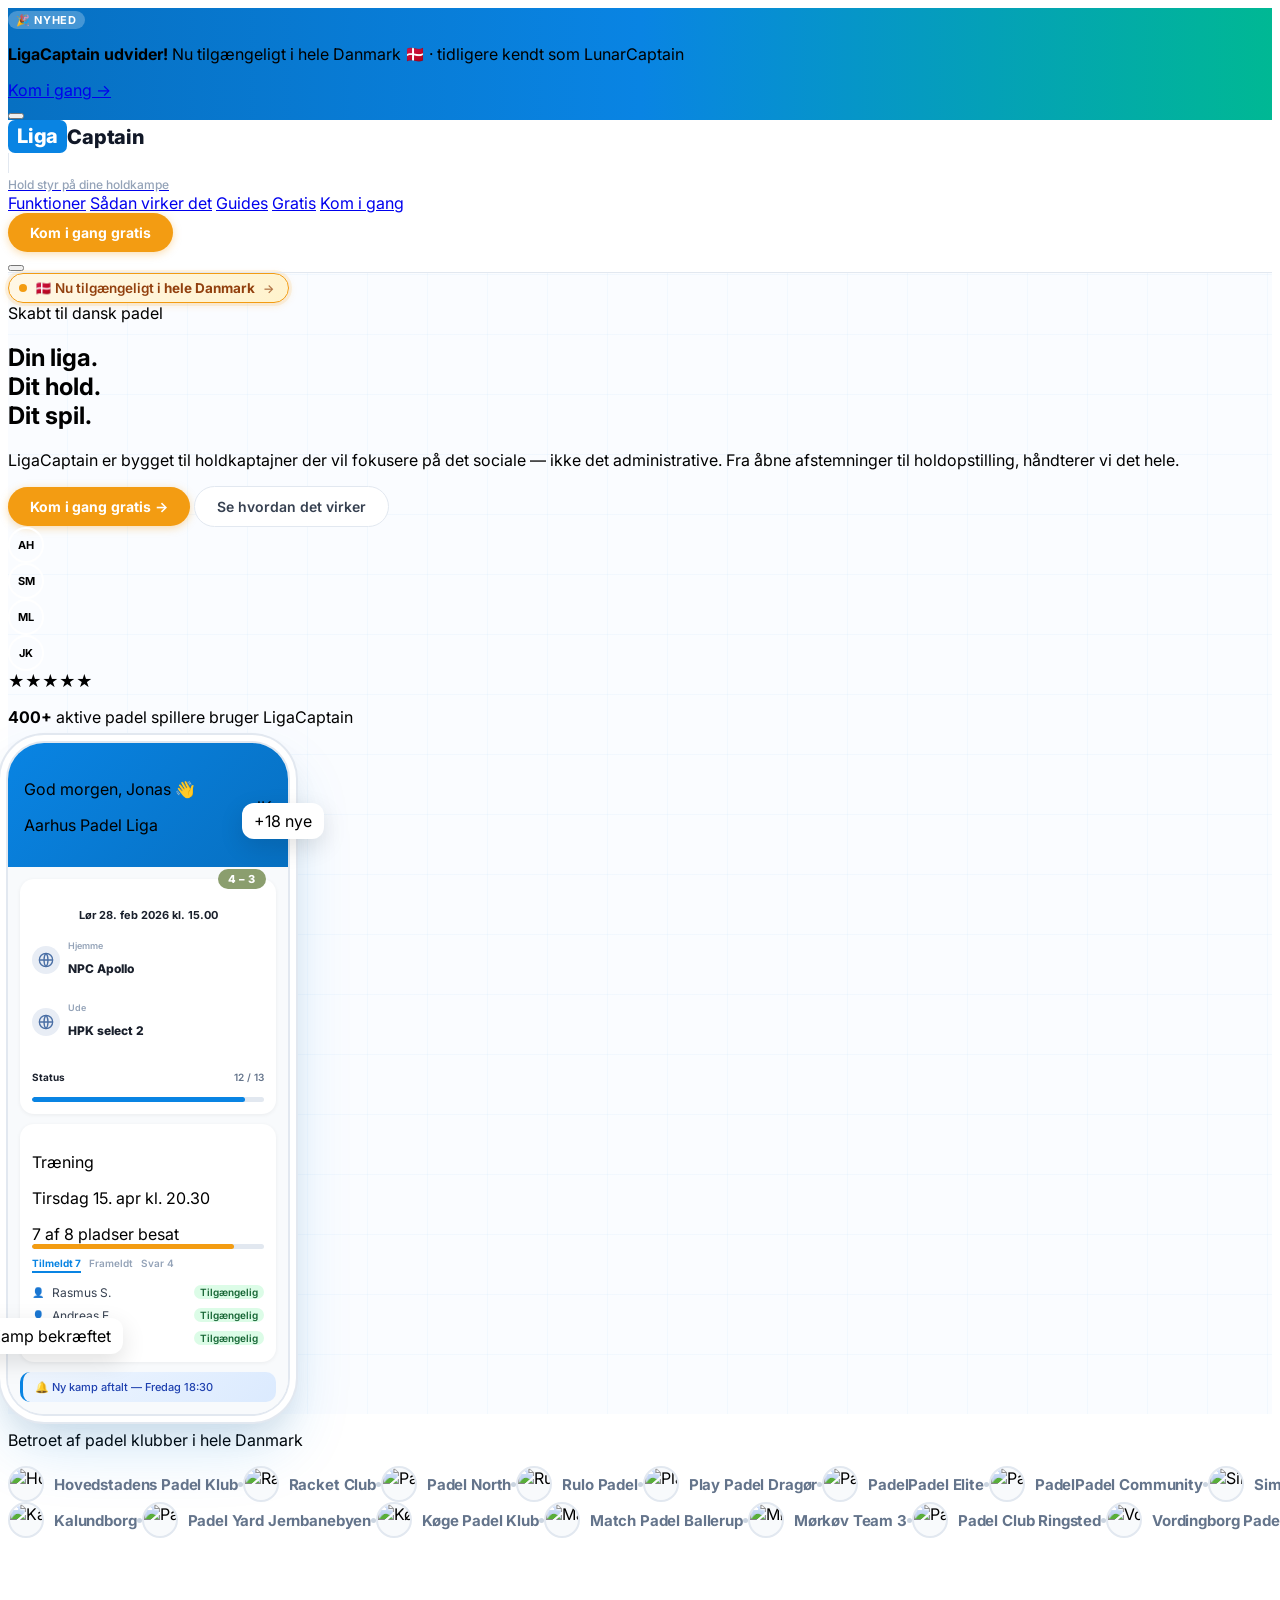
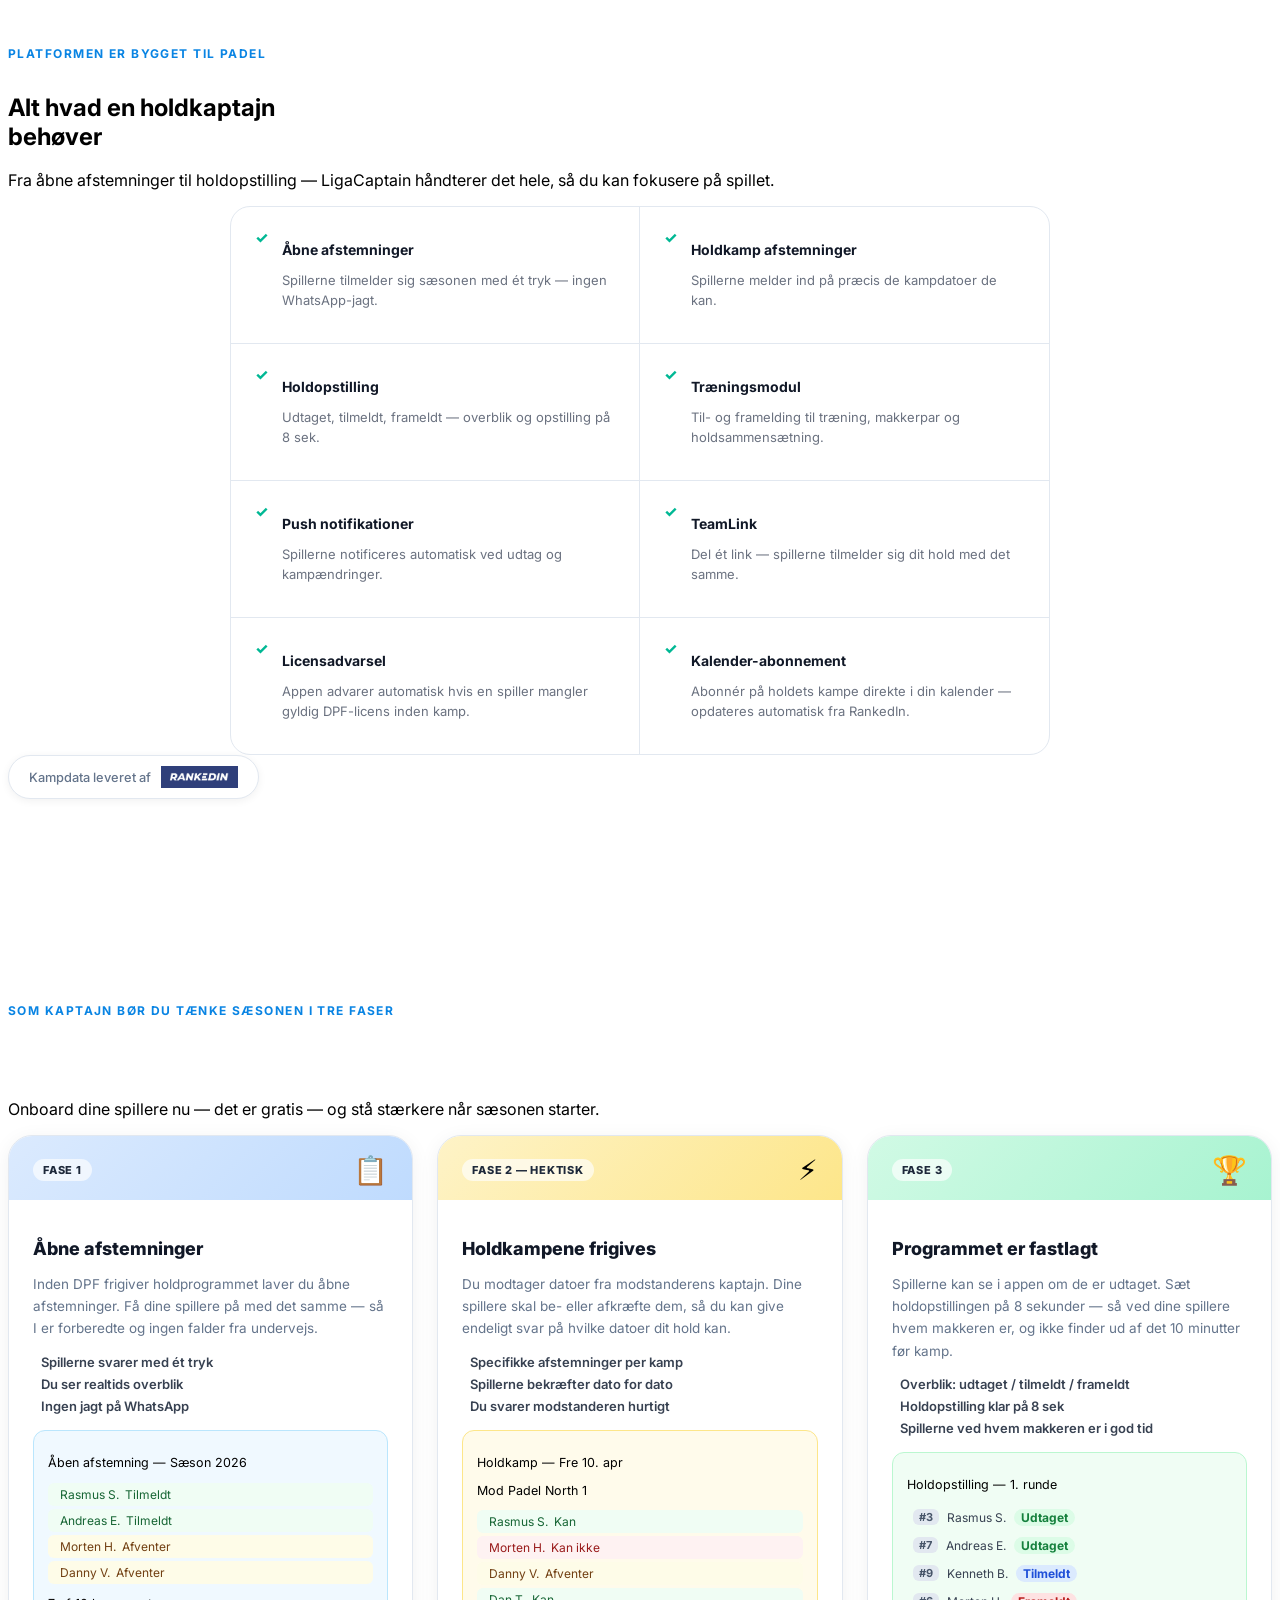
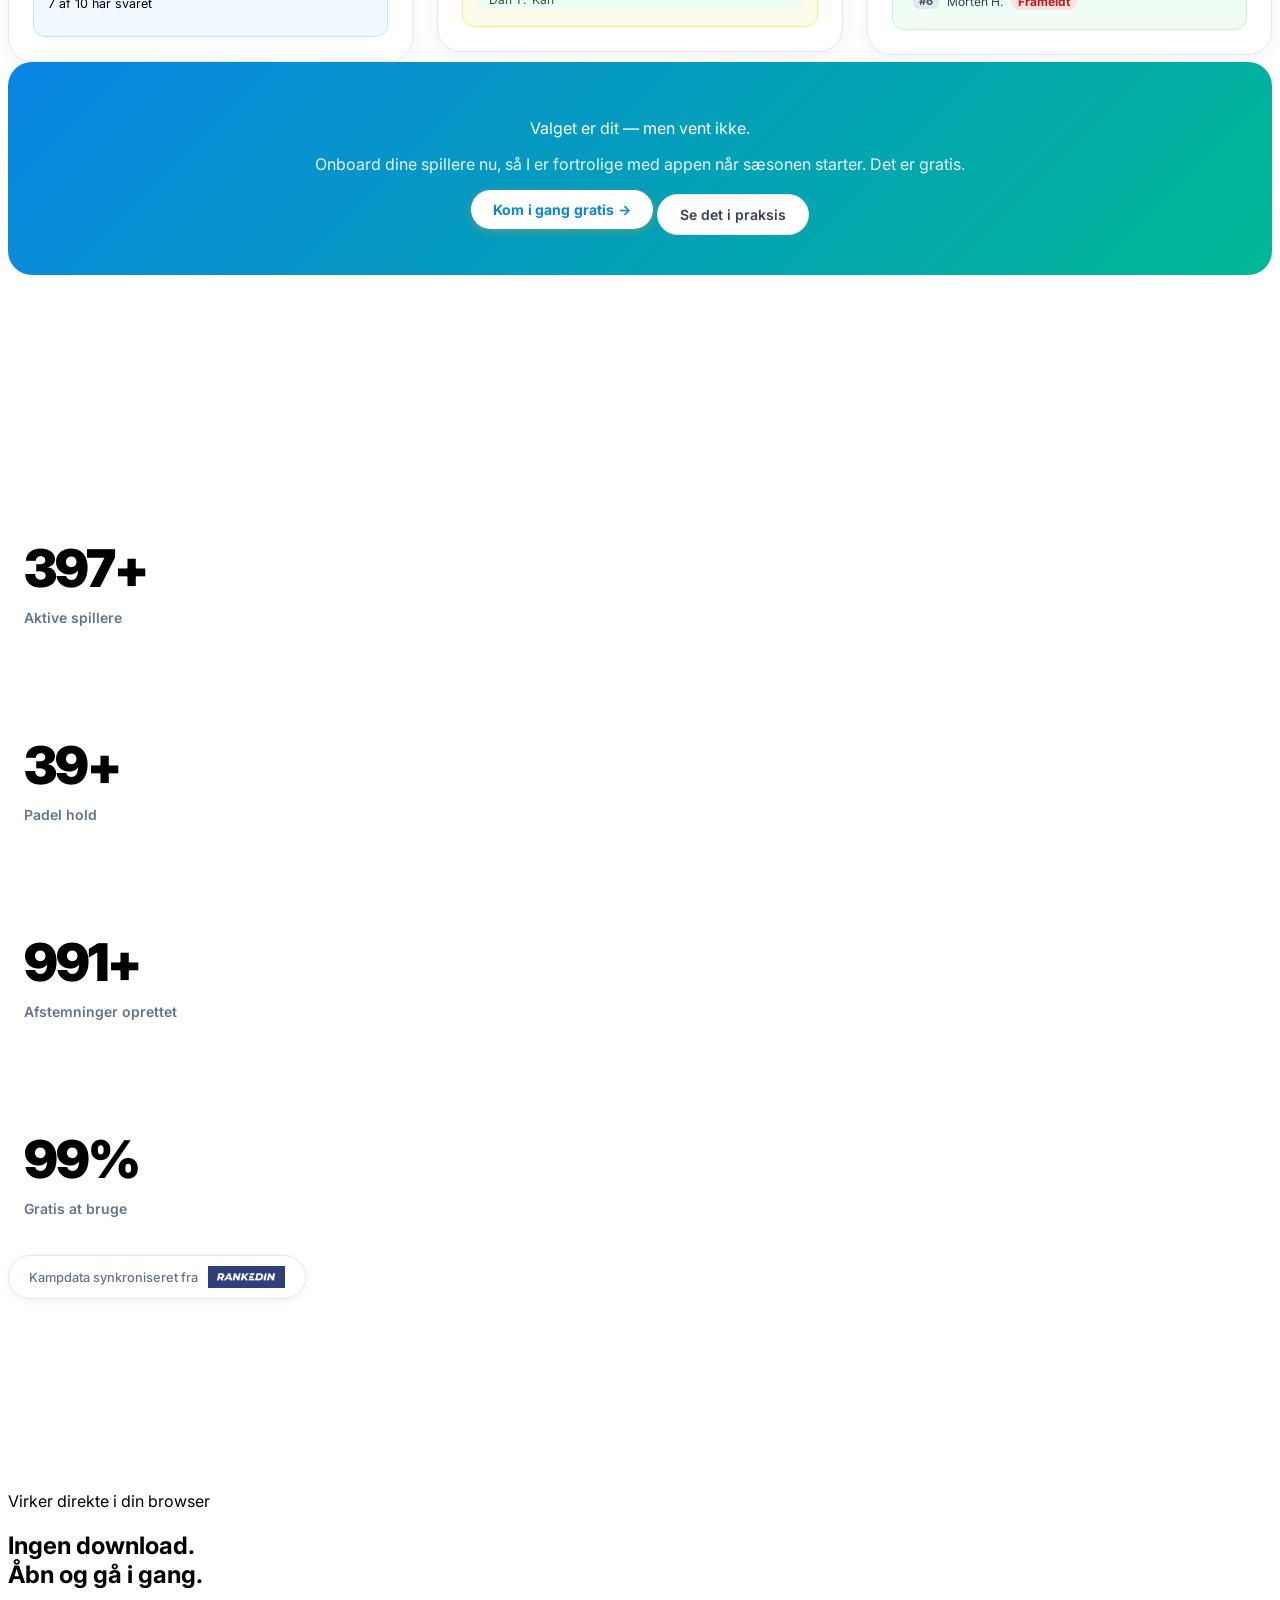
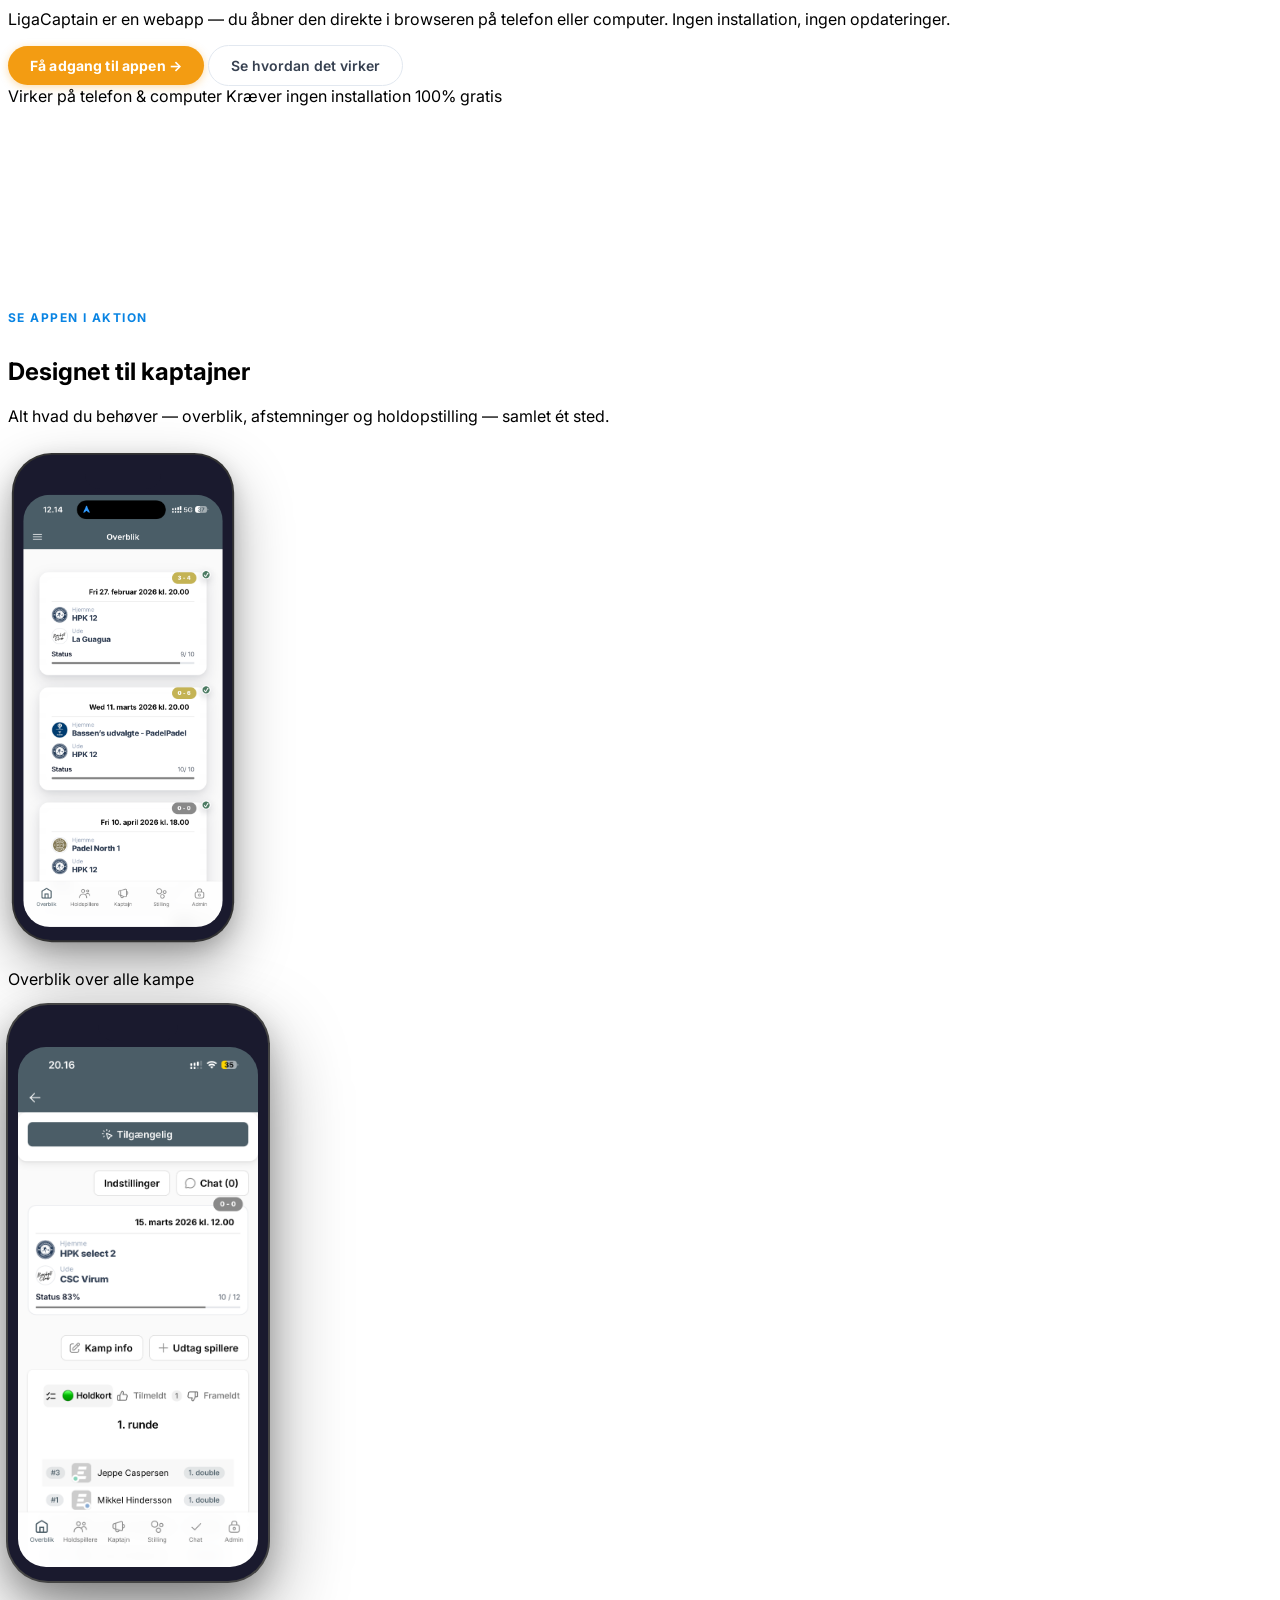
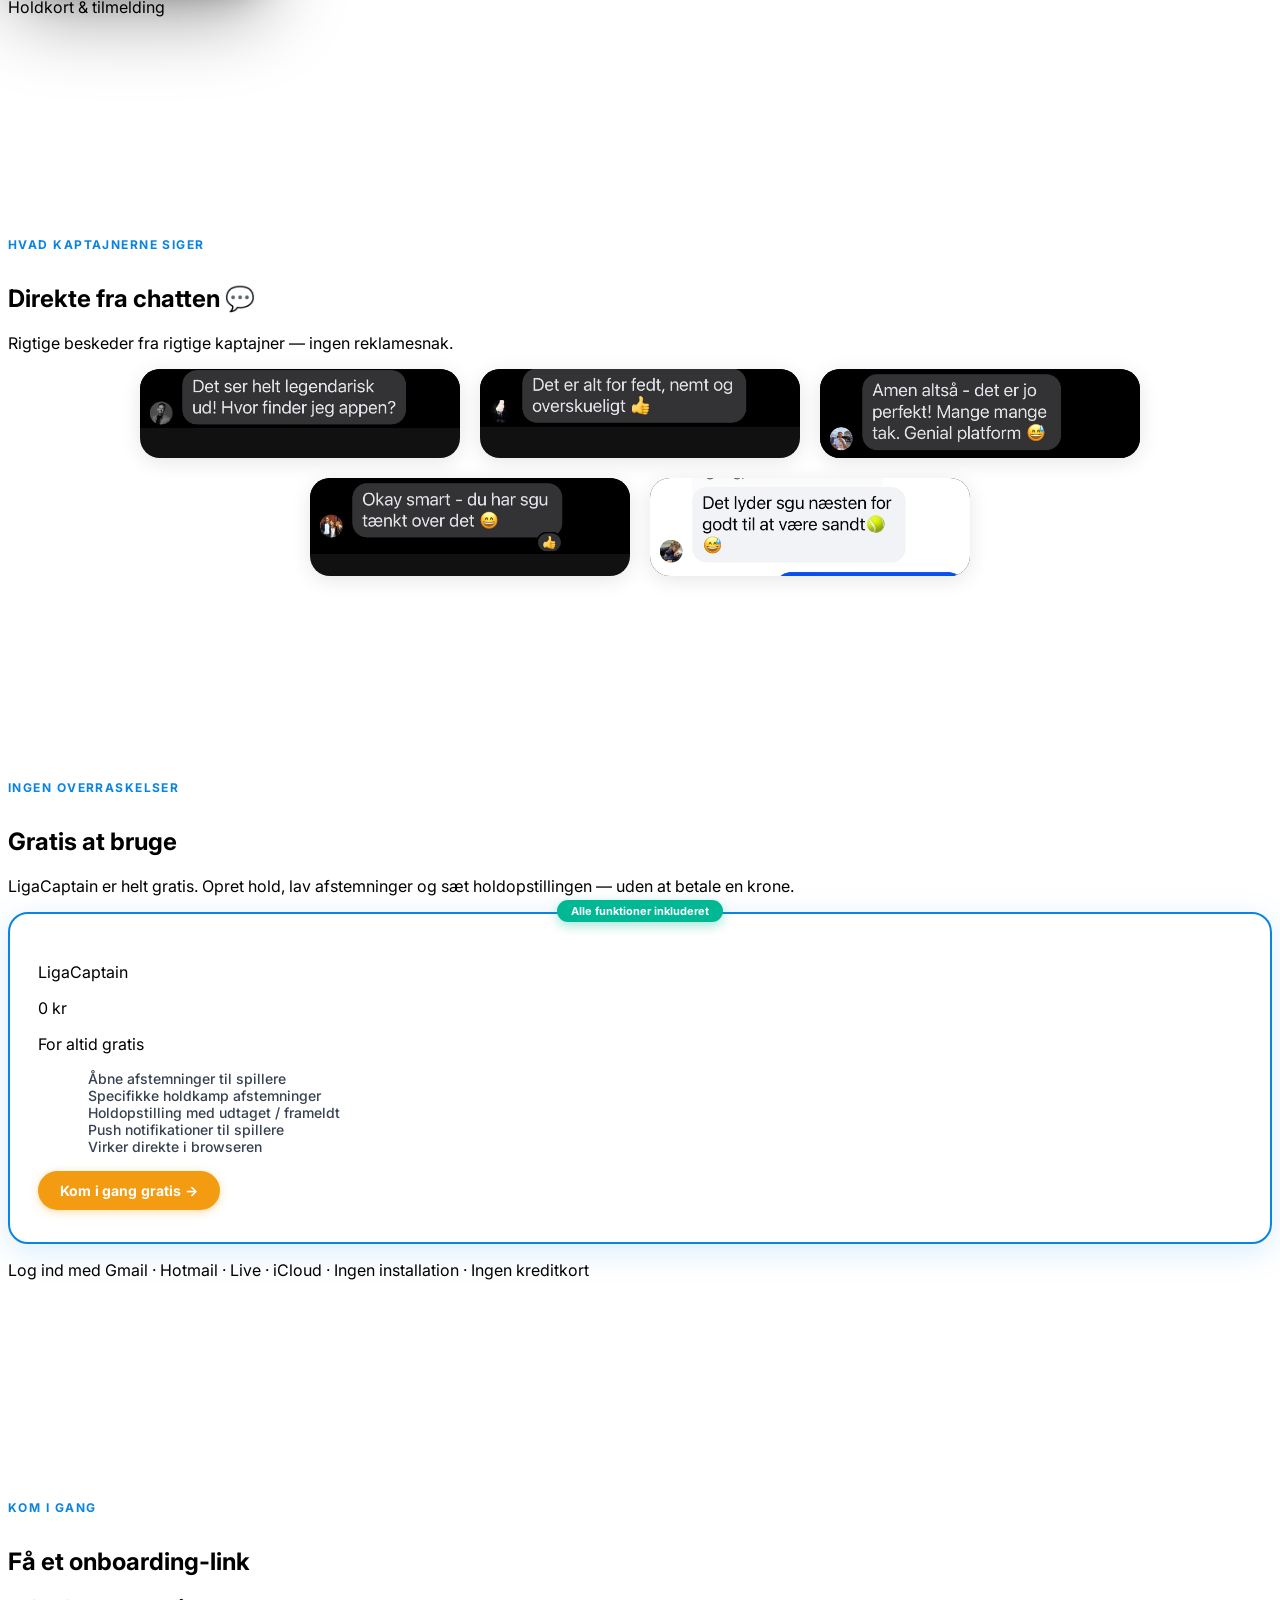
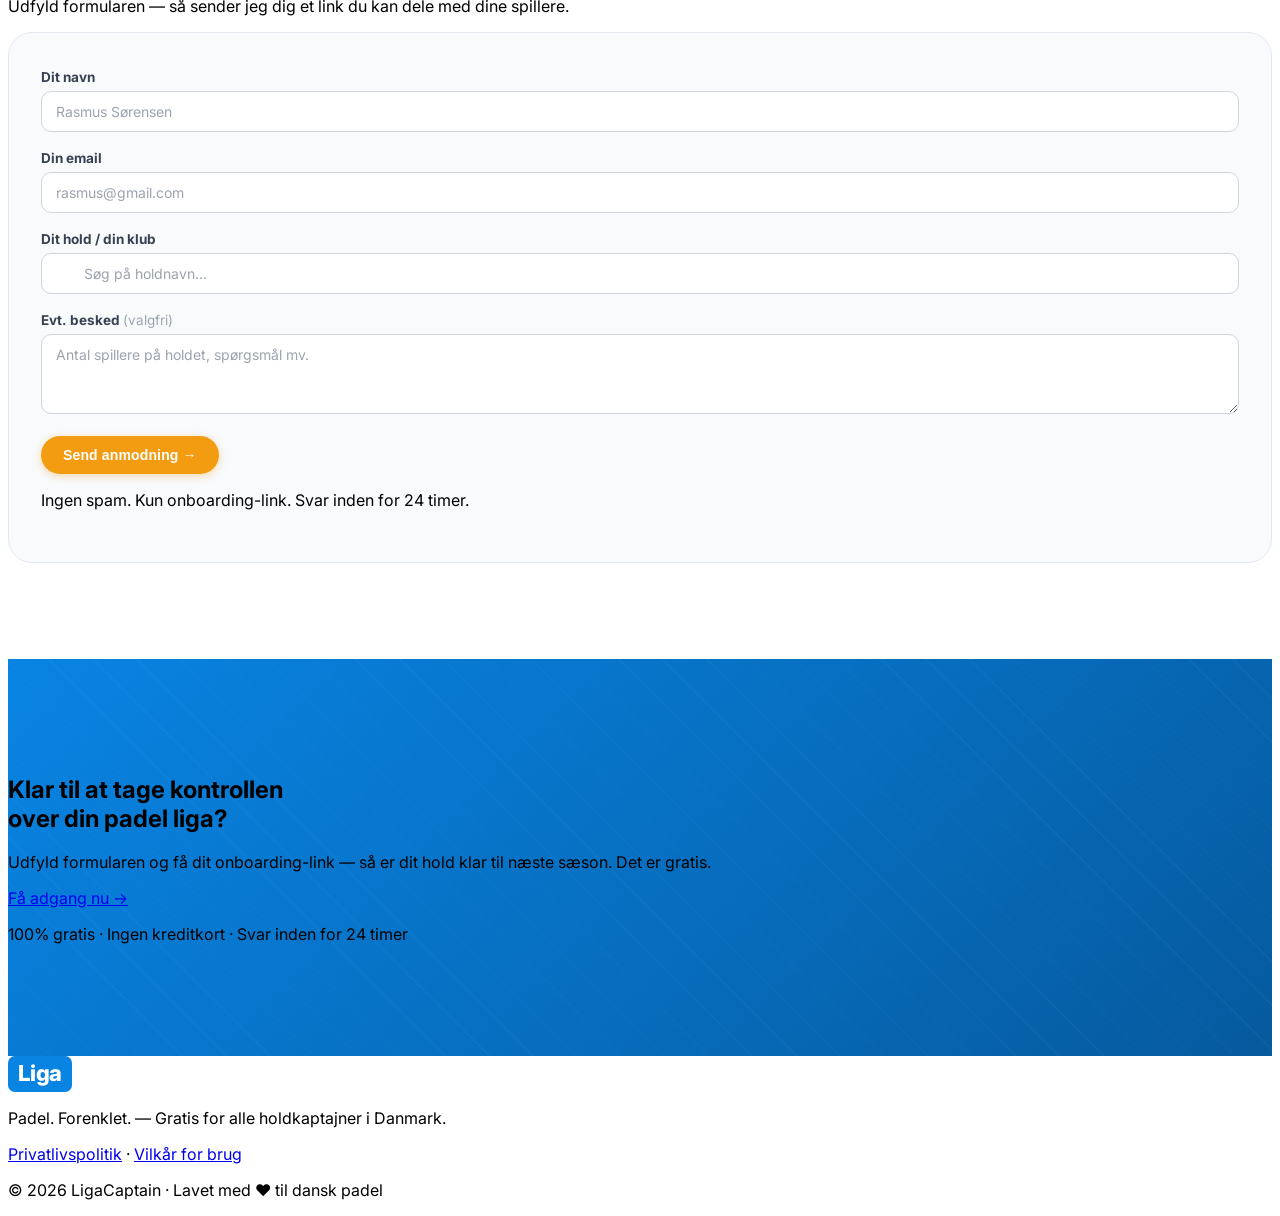
==== commit a518a415: "Footer logo fjernet og erstatter med den nye" ====
--- a/index.html
+++ b/index.html
@@ -764,9 +764,11 @@
   <footer class="bg-gray-950 py-10">
     <div class="max-w-7xl mx-auto px-4 sm:px-6 lg:px-8 flex flex-col items-center gap-5 text-center">
 
-      <!-- Logo -->
-      <a href="#" class="block">
-        <img src="logo.png" alt="LigaCaptain" class="footer-logo" />
+      <!-- Logo wordmark -->
+      <a href="#" class="no-underline">
+        <span style="display:inline-flex;align-items:center;font-family:Inter,sans-serif;font-size:22px;font-weight:800;letter-spacing:-0.01em;">
+          <span style="background:#0984e3;color:white;padding:2px 10px;border-radius:7px;line-height:1.45;">Liga</span><span style="color:white;">Captain</span>
+        </span>
       </a>
 
       <p class="text-sm text-gray-400">Padel. Forenklet. — Gratis for alle holdkaptajner i Danmark.</p>
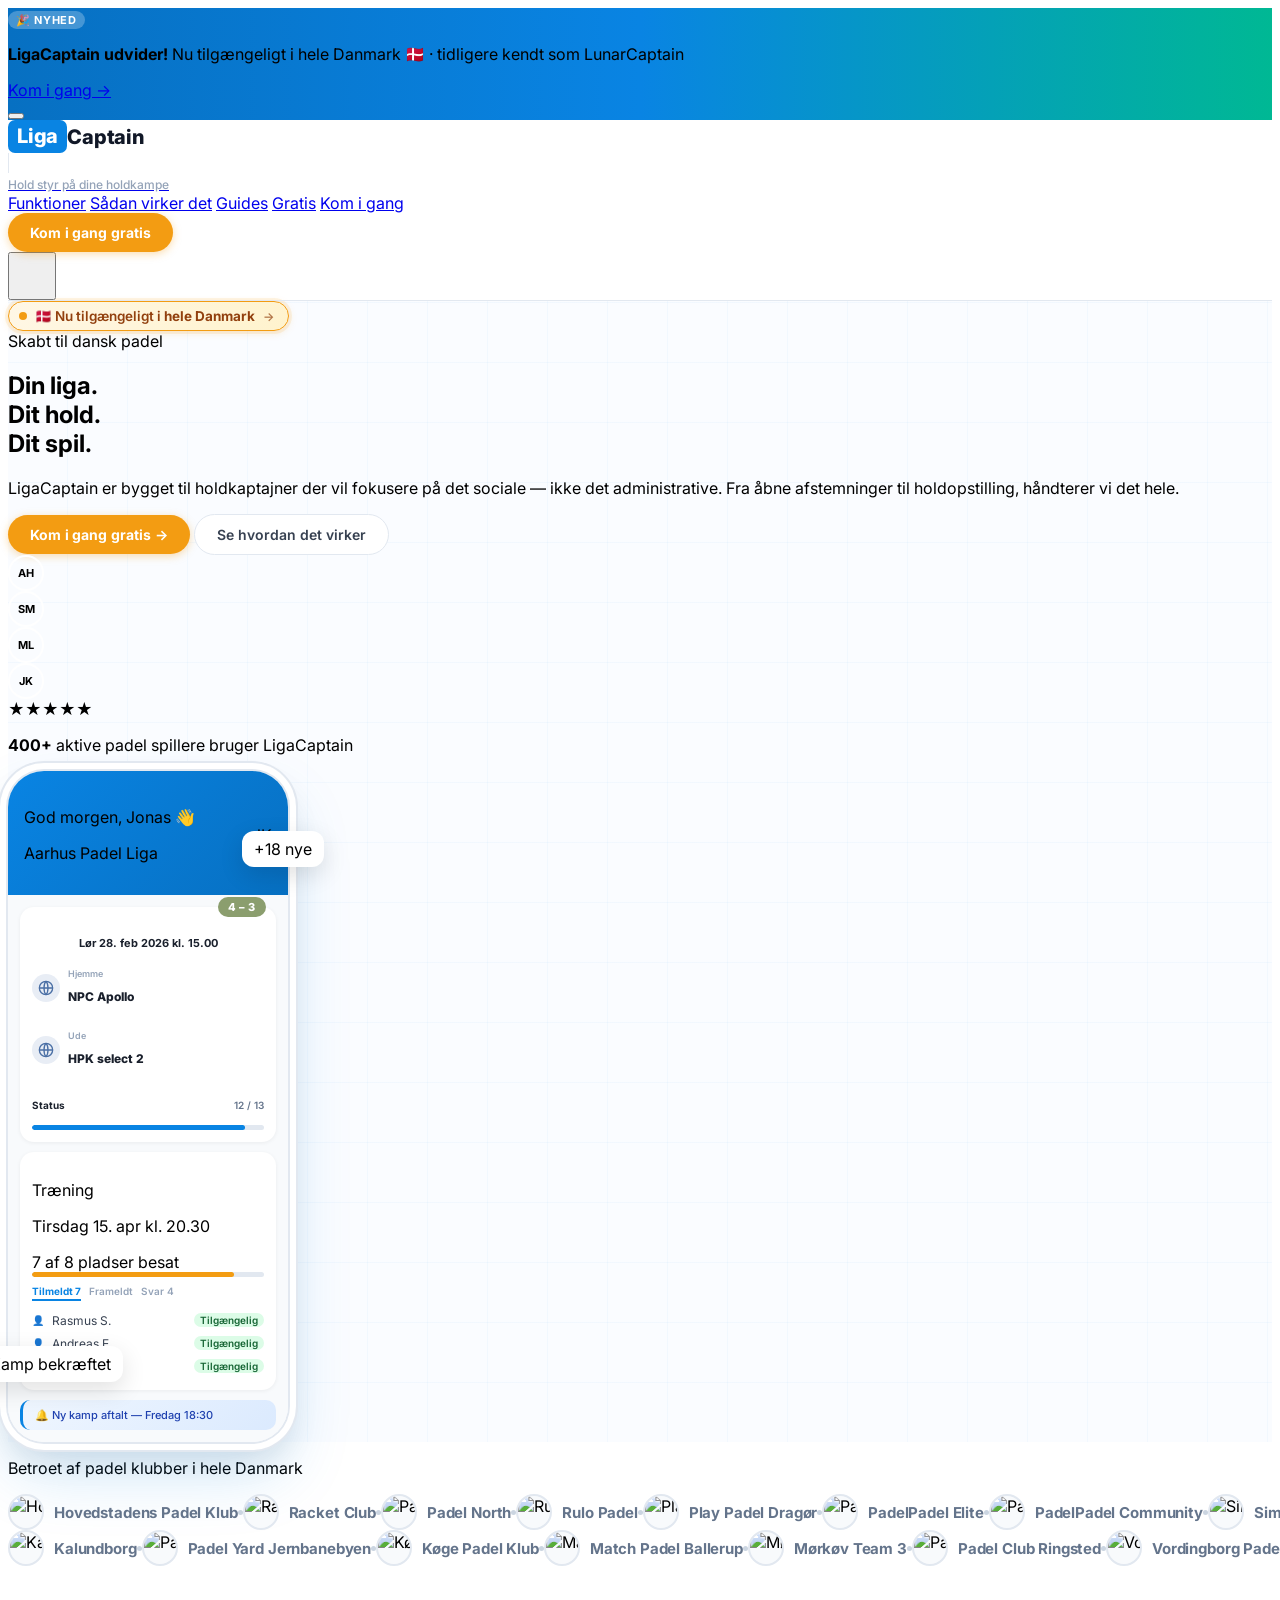
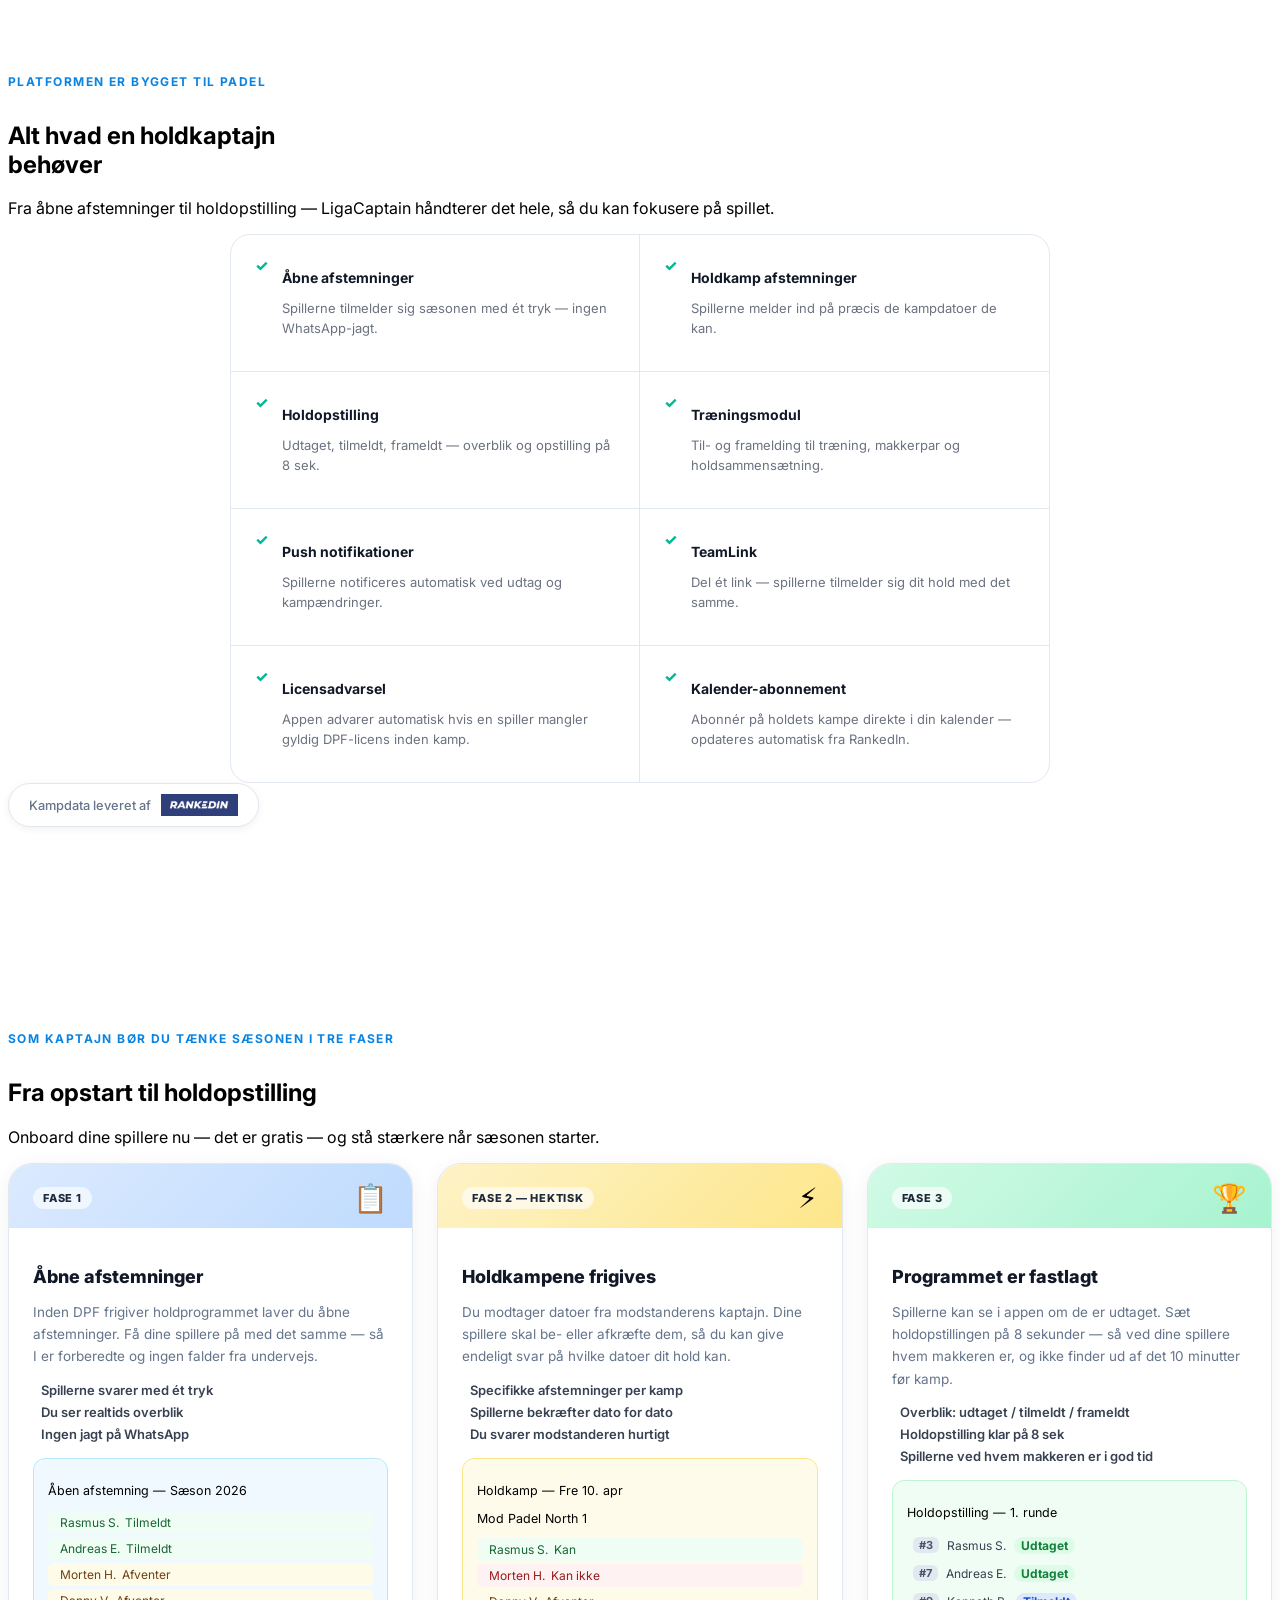
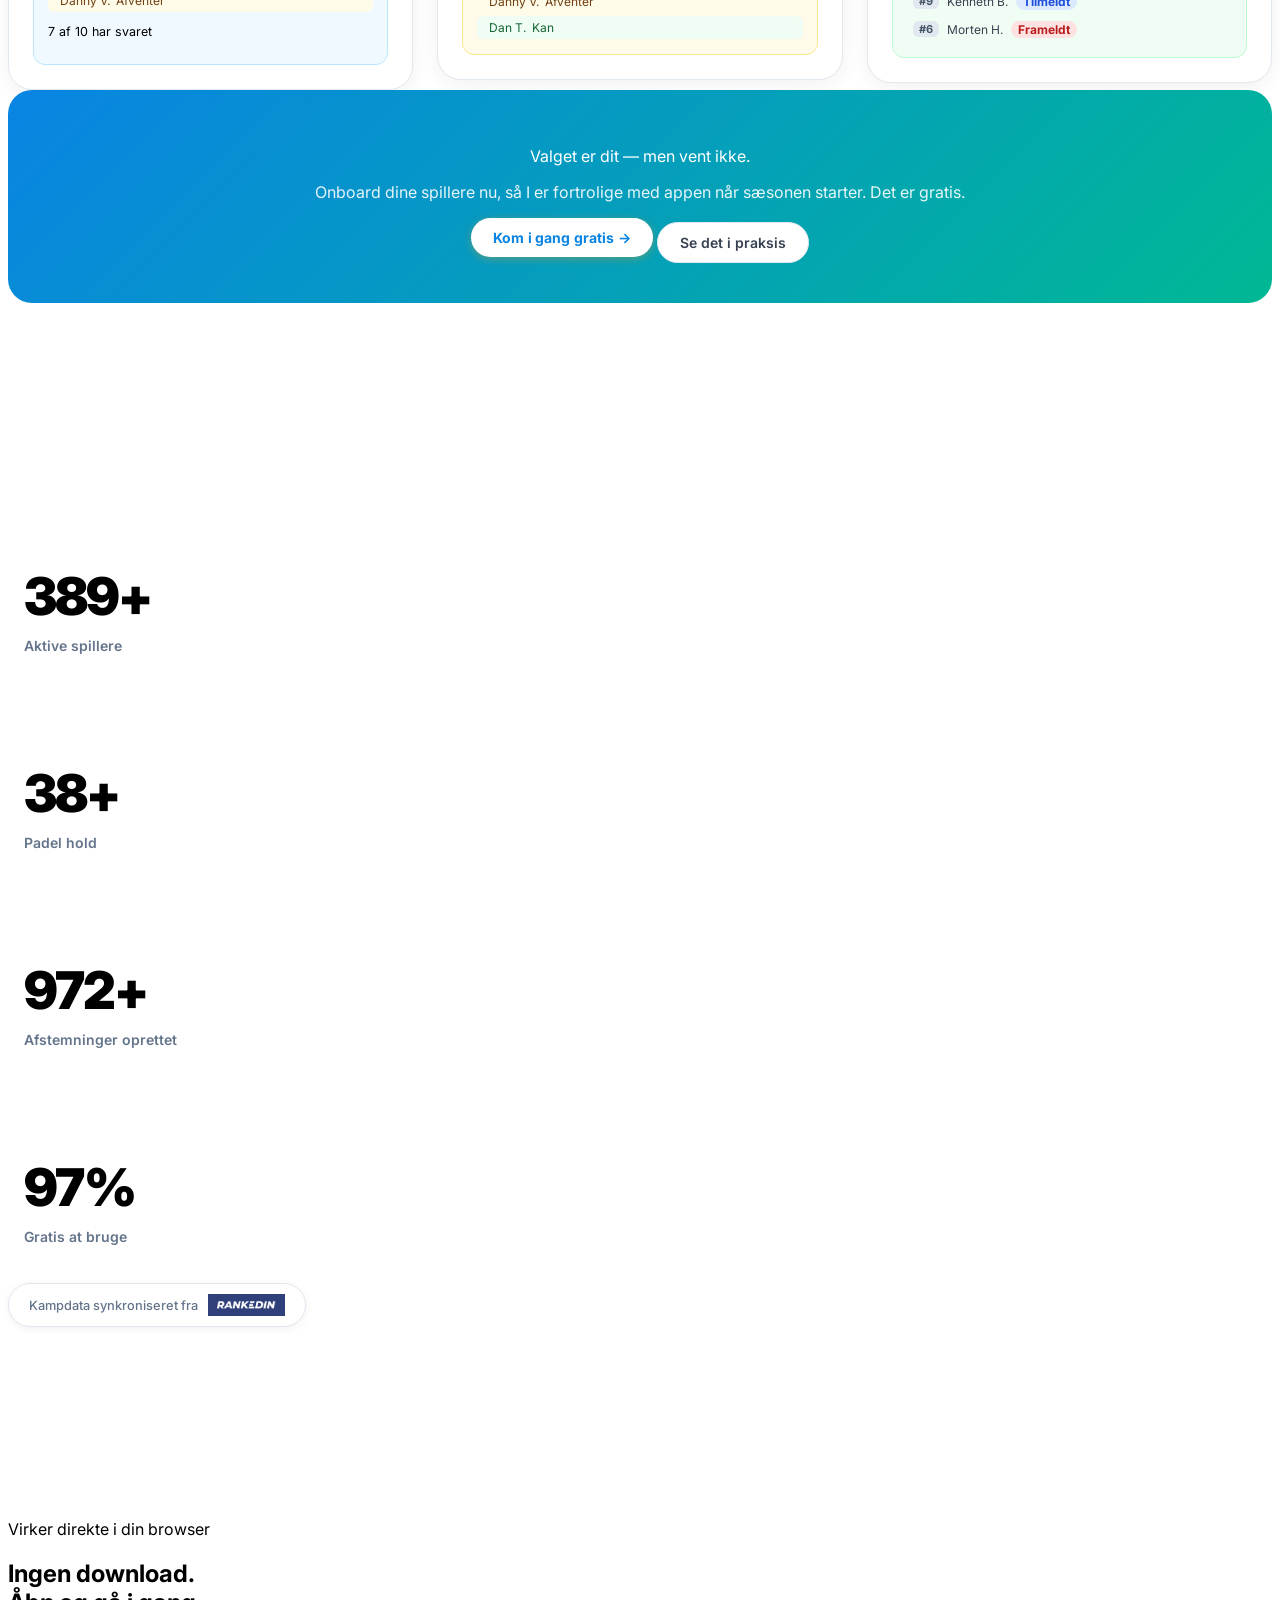
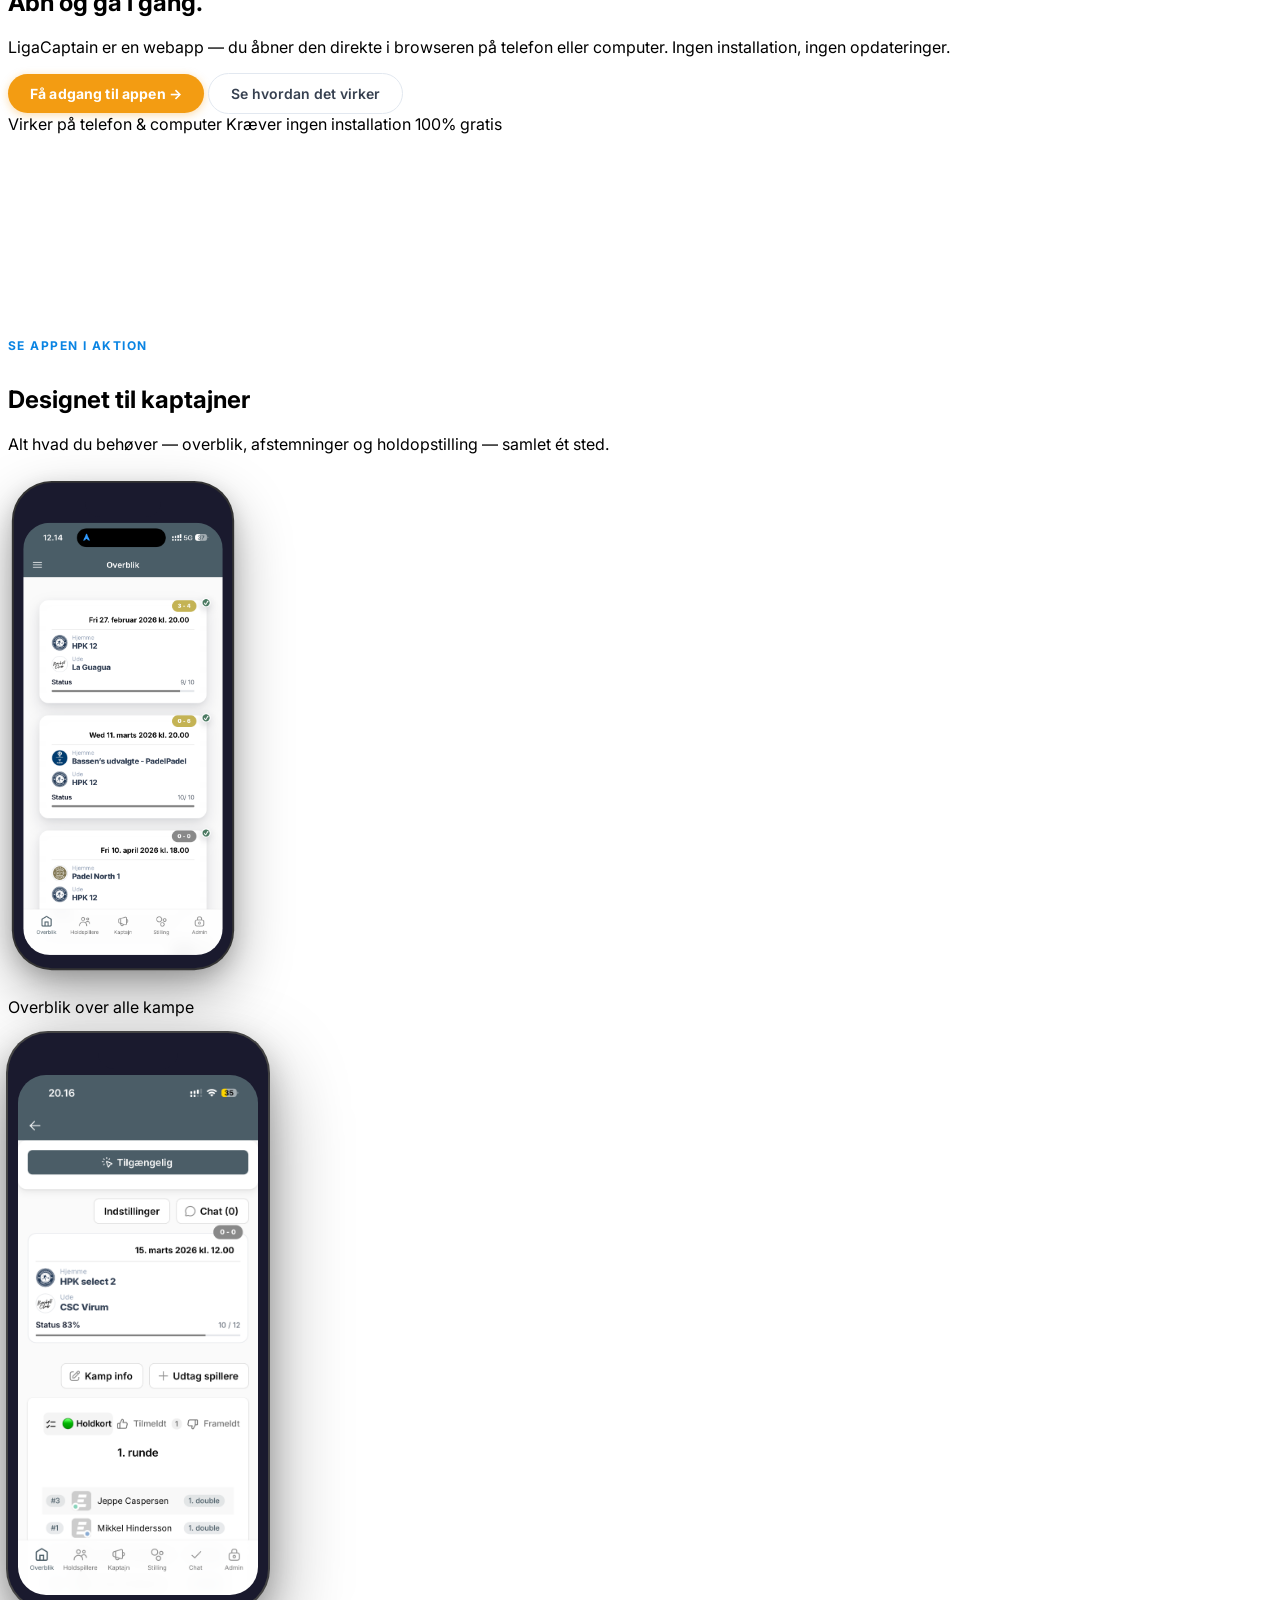
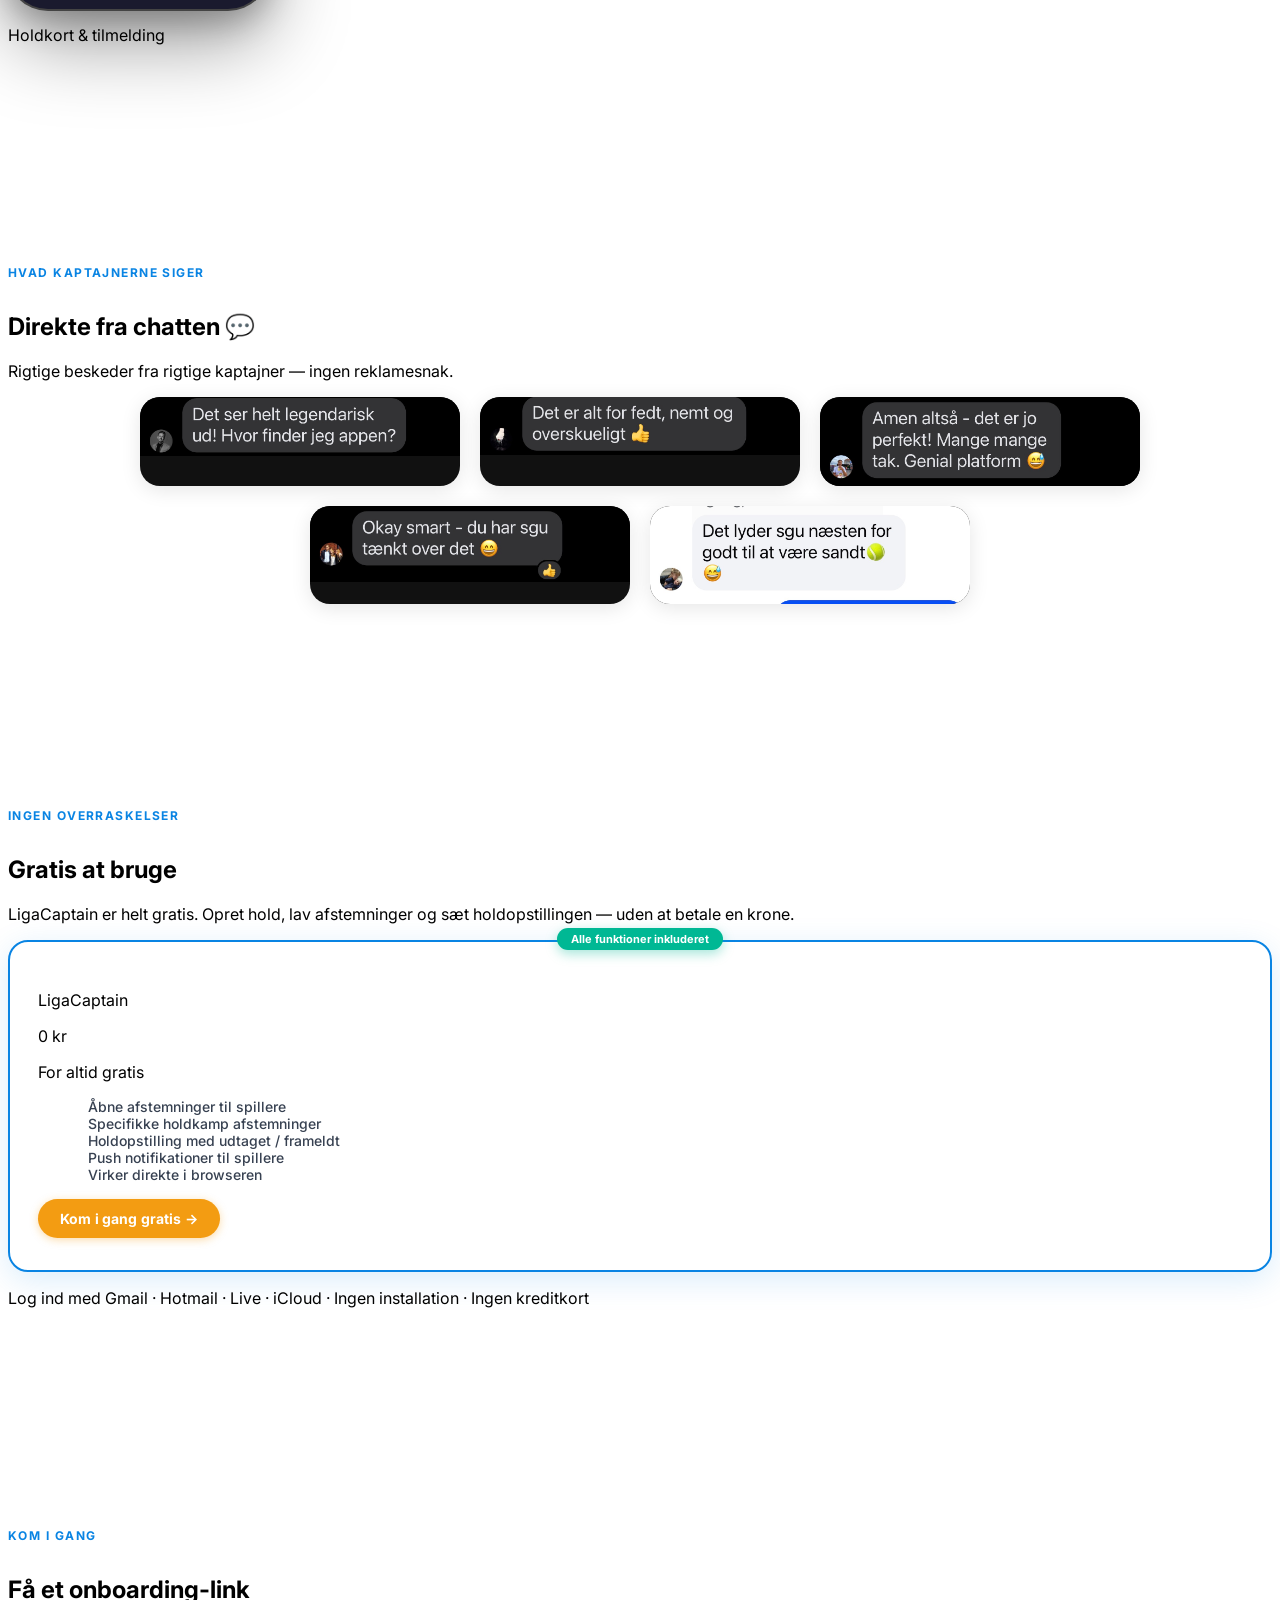
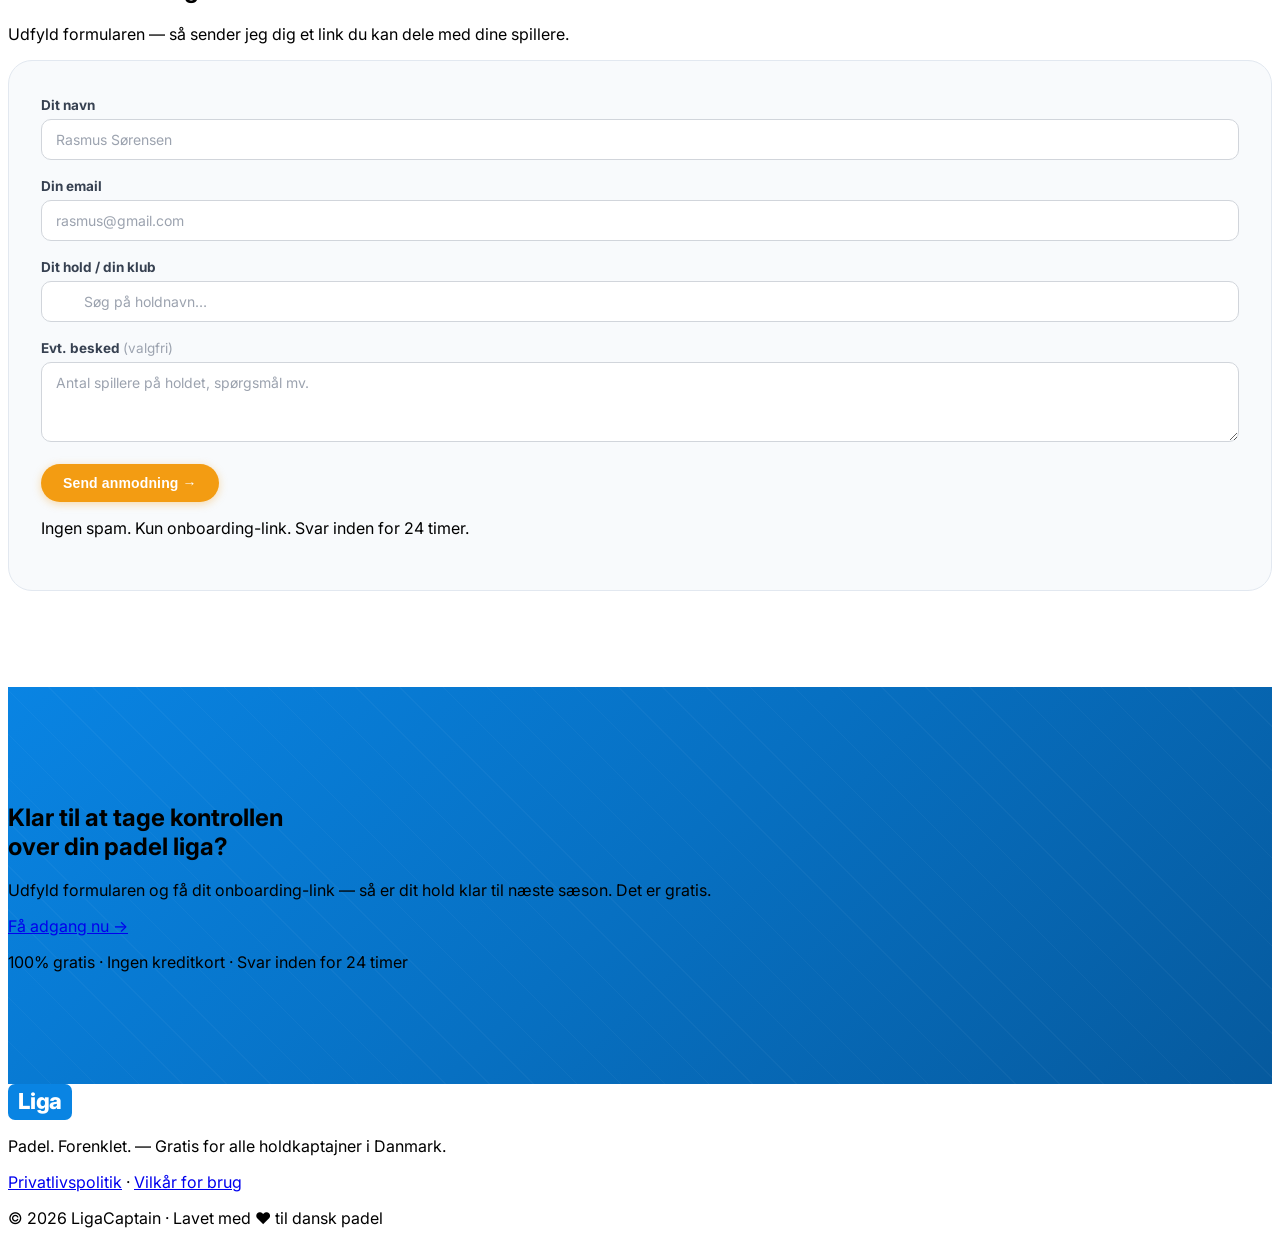
==== commit b7c2a41c: "Menu bar blevet større Gjort. Knappen er nu 48×48px touch-target (op fra ca. 40px) — ikonet forblive" ====
--- a/index.html
+++ b/index.html
@@ -81,7 +81,7 @@
         </div>
 
         <!-- Mobile hamburger -->
-        <button id="hamburger" aria-label="Åbn menu" aria-expanded="false" class="md:hidden p-2 rounded-lg text-gray-600 hover:text-primary hover:bg-gray-100 transition-colors">
+        <button id="hamburger" aria-label="Åbn menu" aria-expanded="false" class="md:hidden rounded-xl text-gray-600 hover:text-primary hover:bg-gray-100 transition-colors" style="padding:10px;min-width:48px;min-height:48px;display:flex;align-items:center;justify-content:center;">
           <i data-lucide="menu" class="w-6 h-6"></i>
         </button>
 
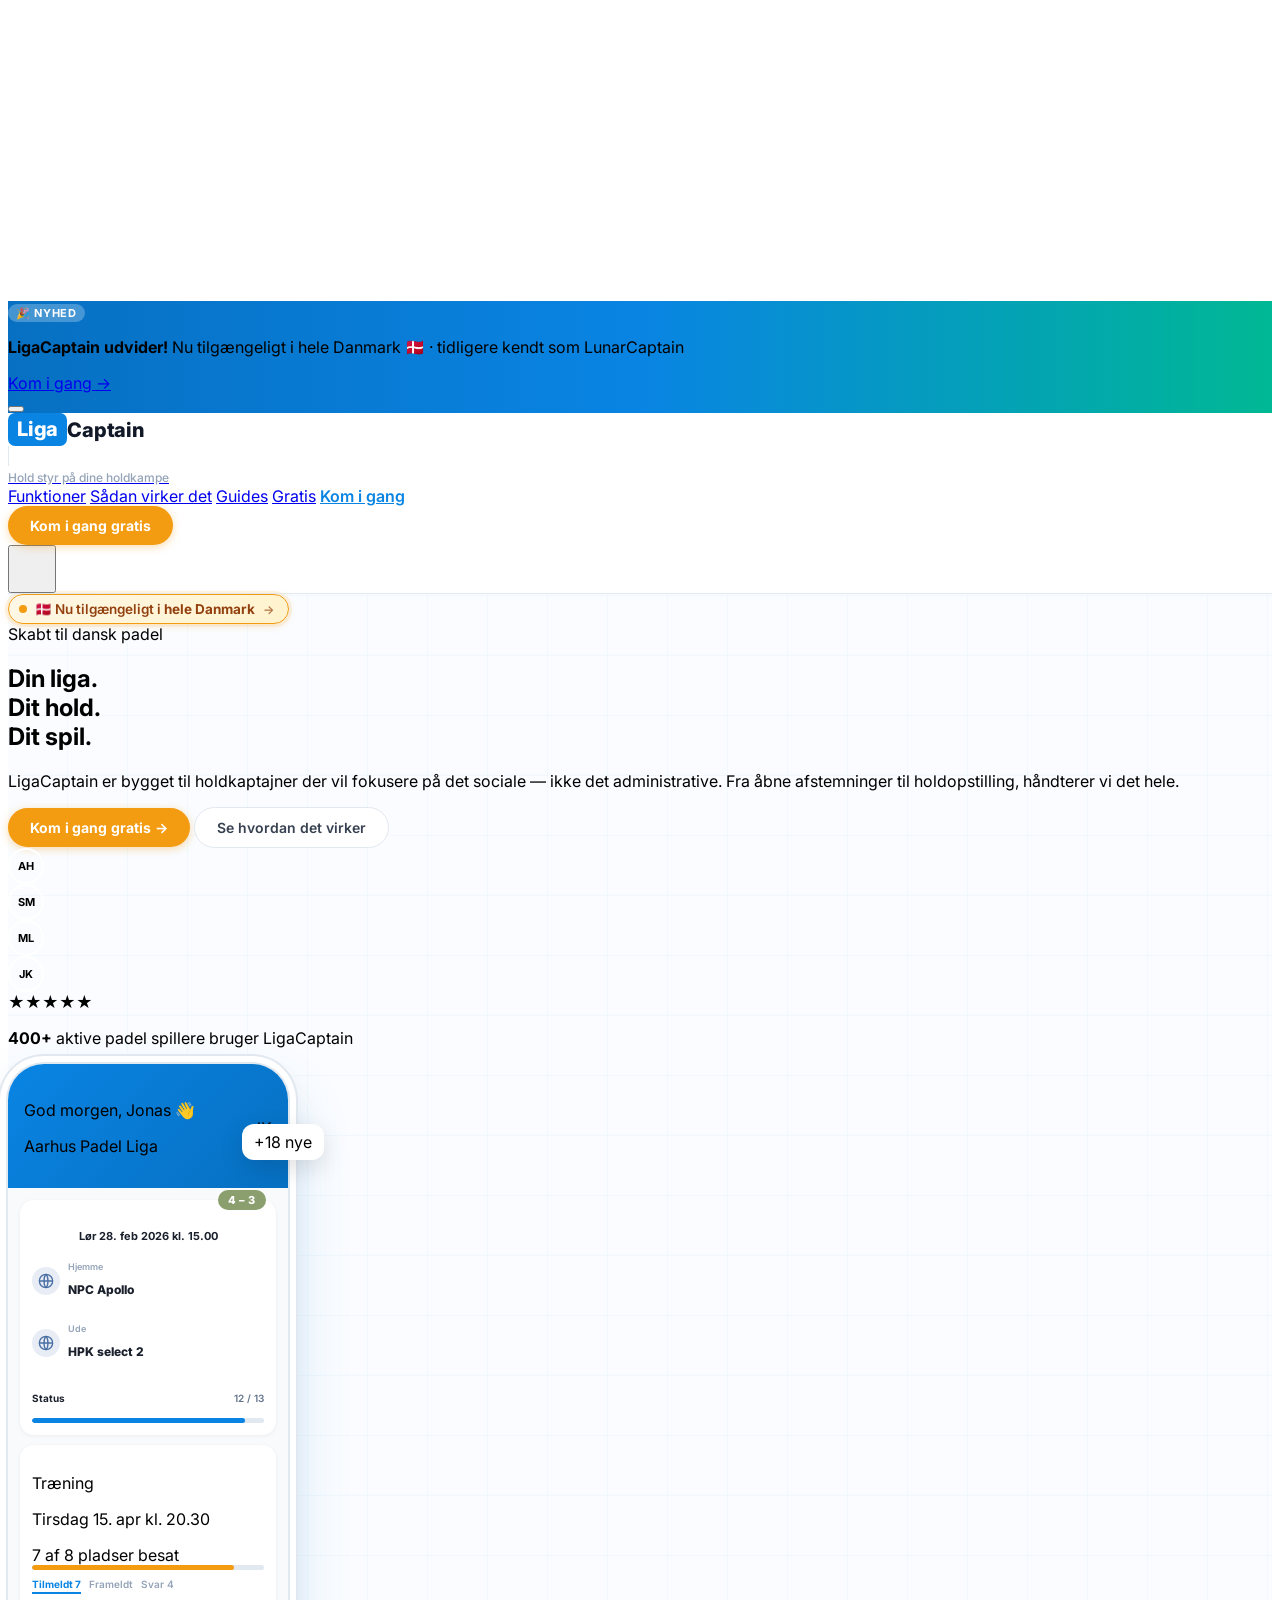
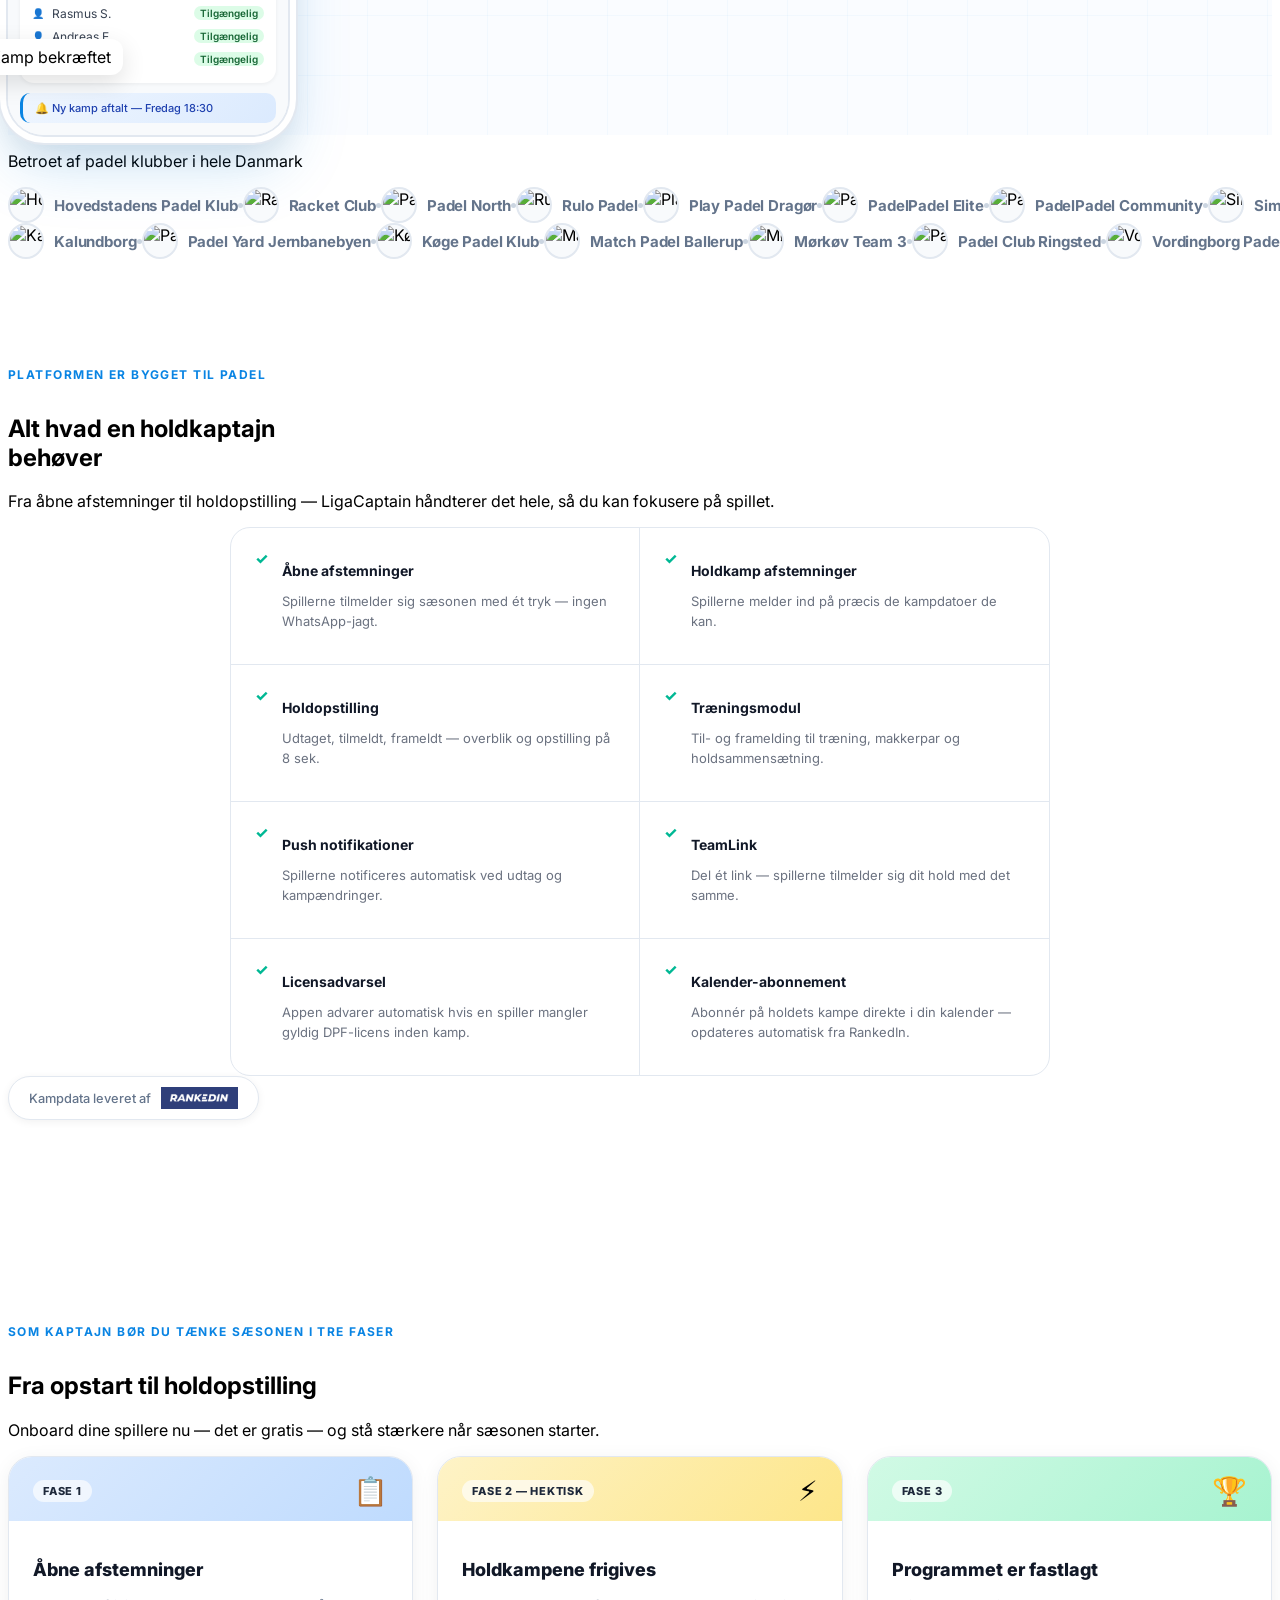
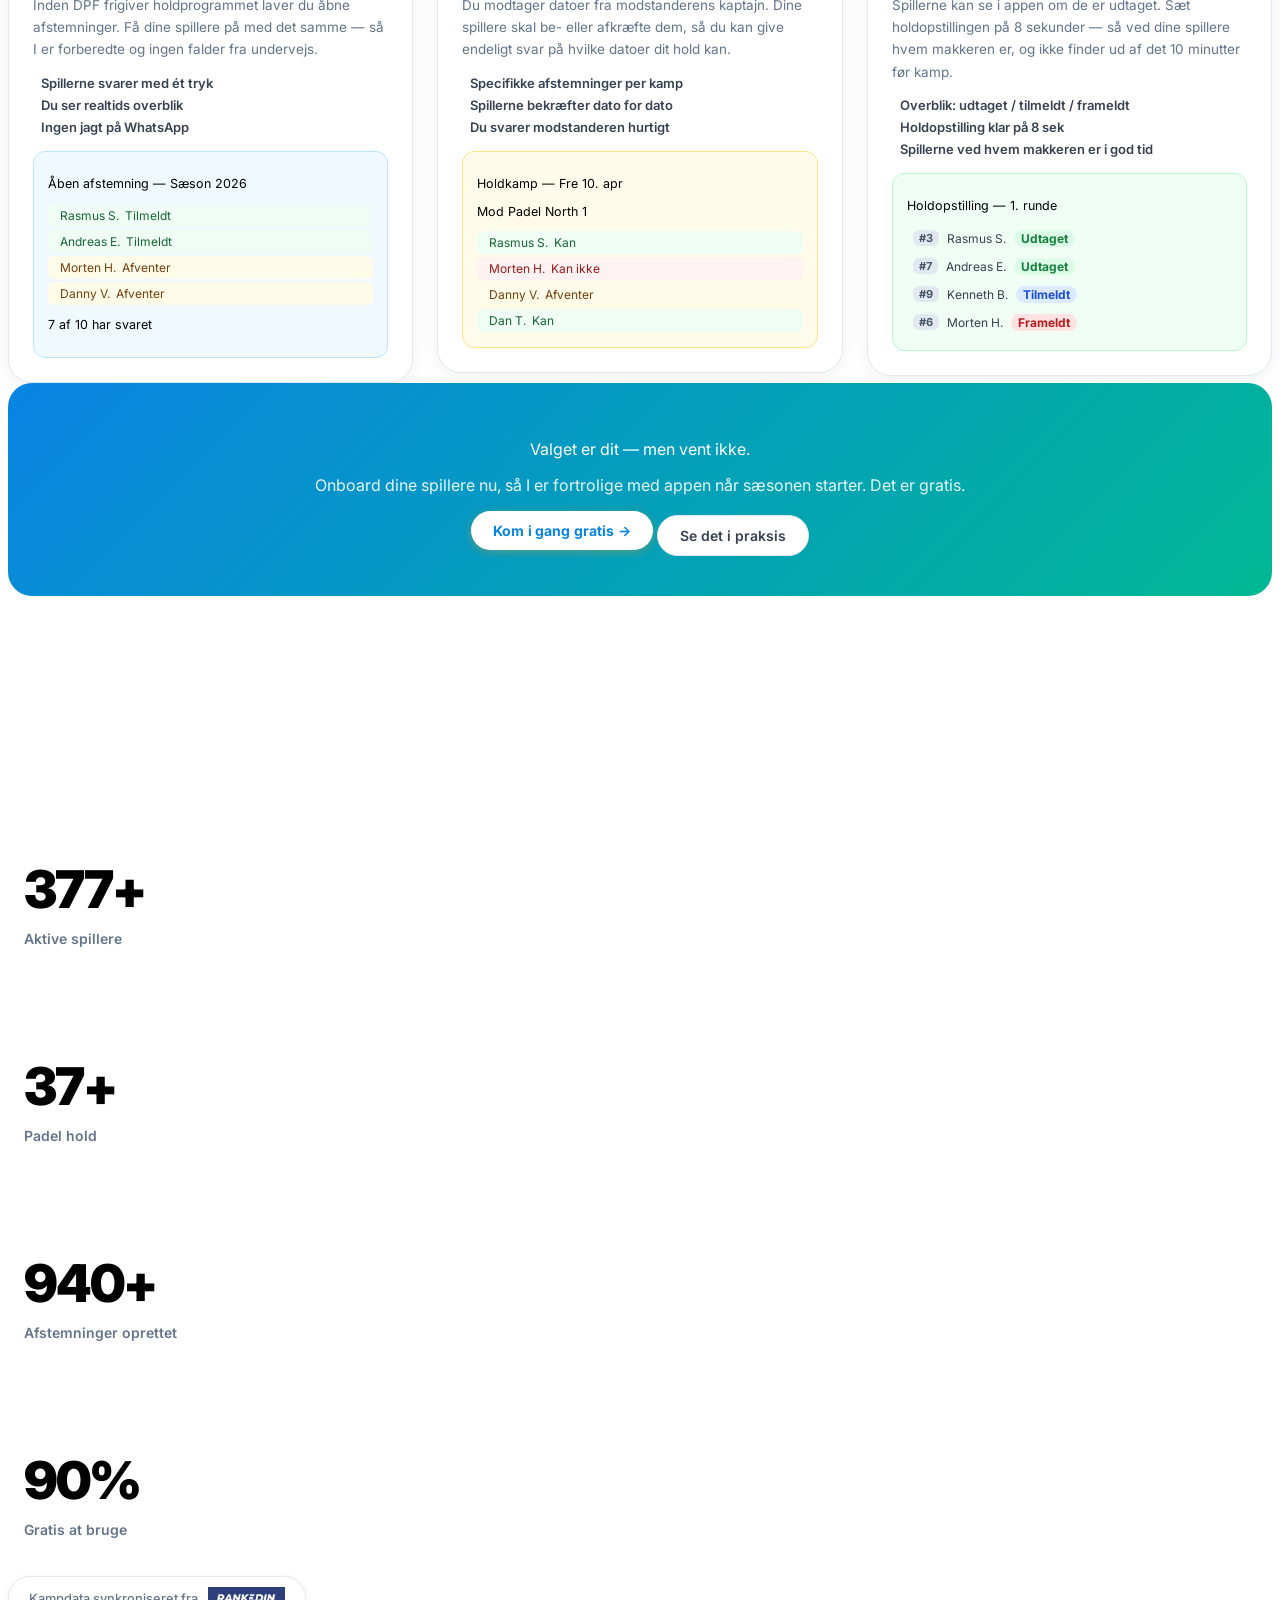
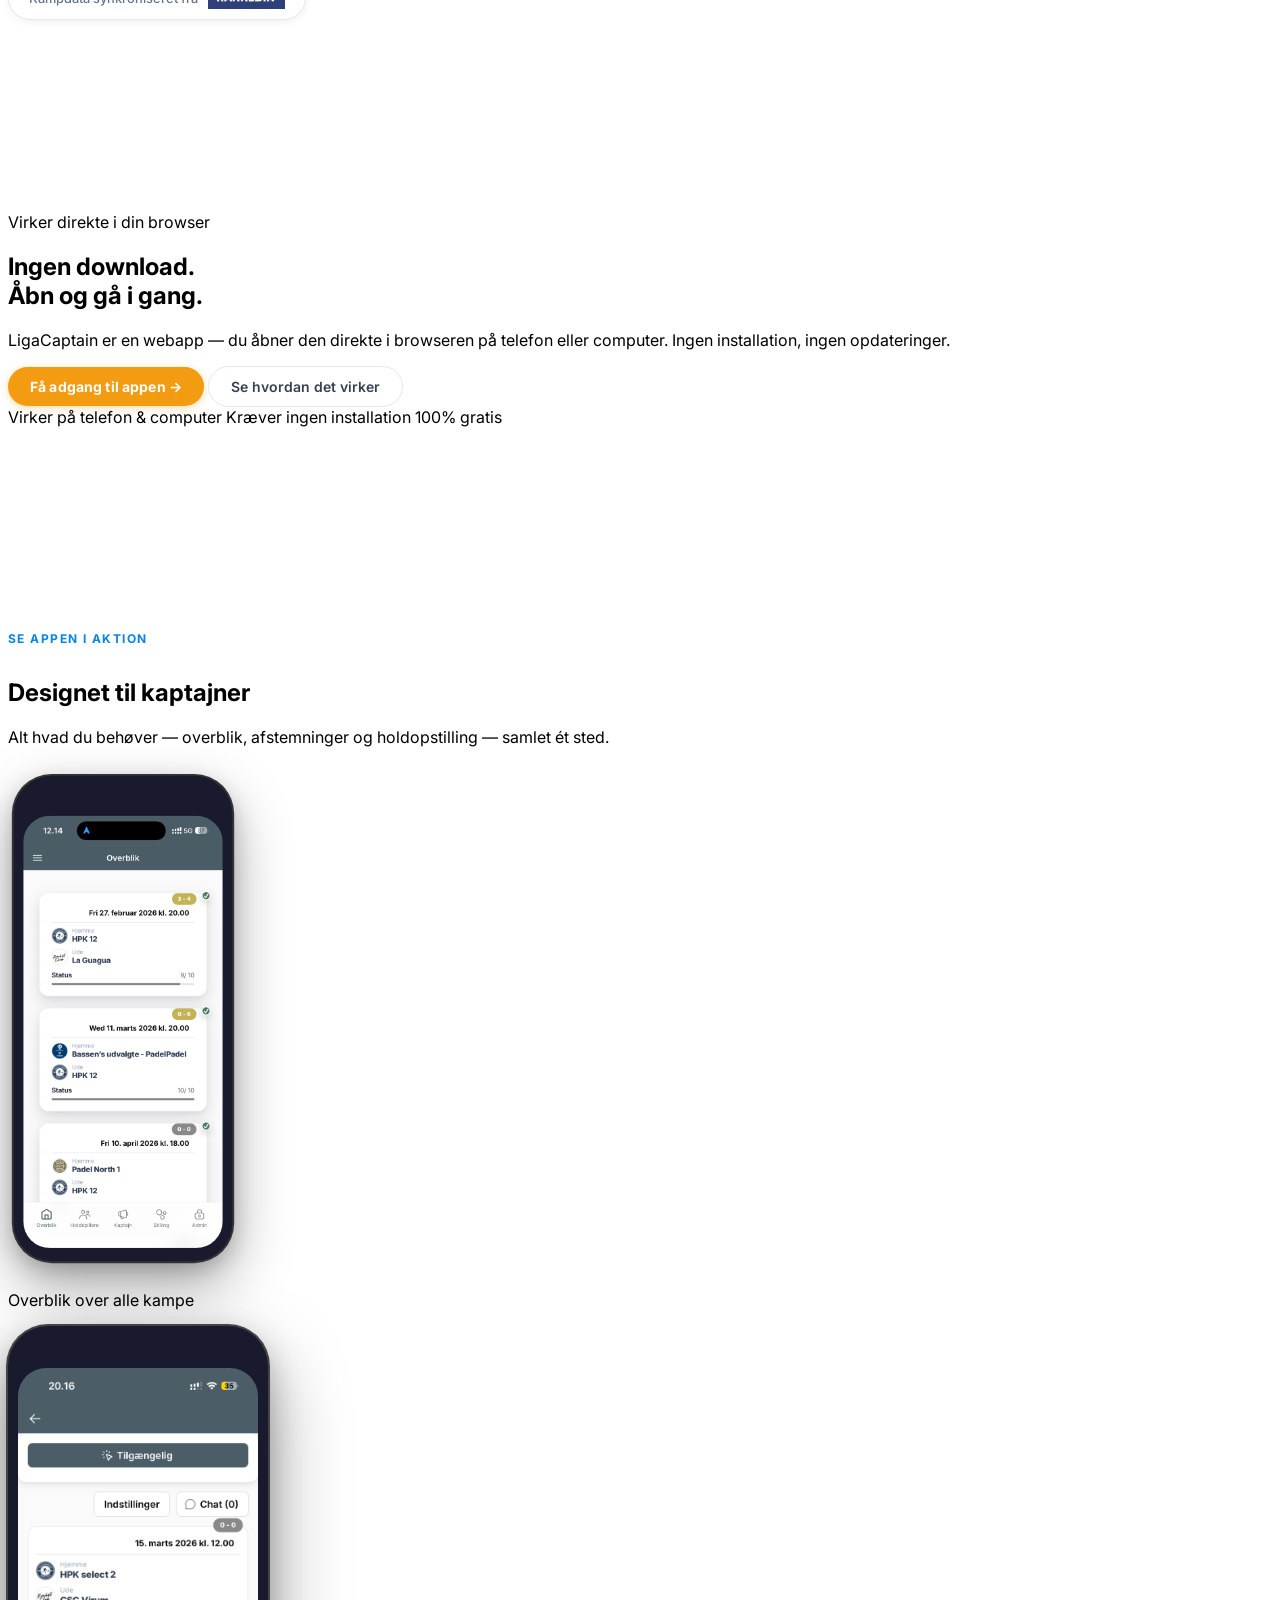
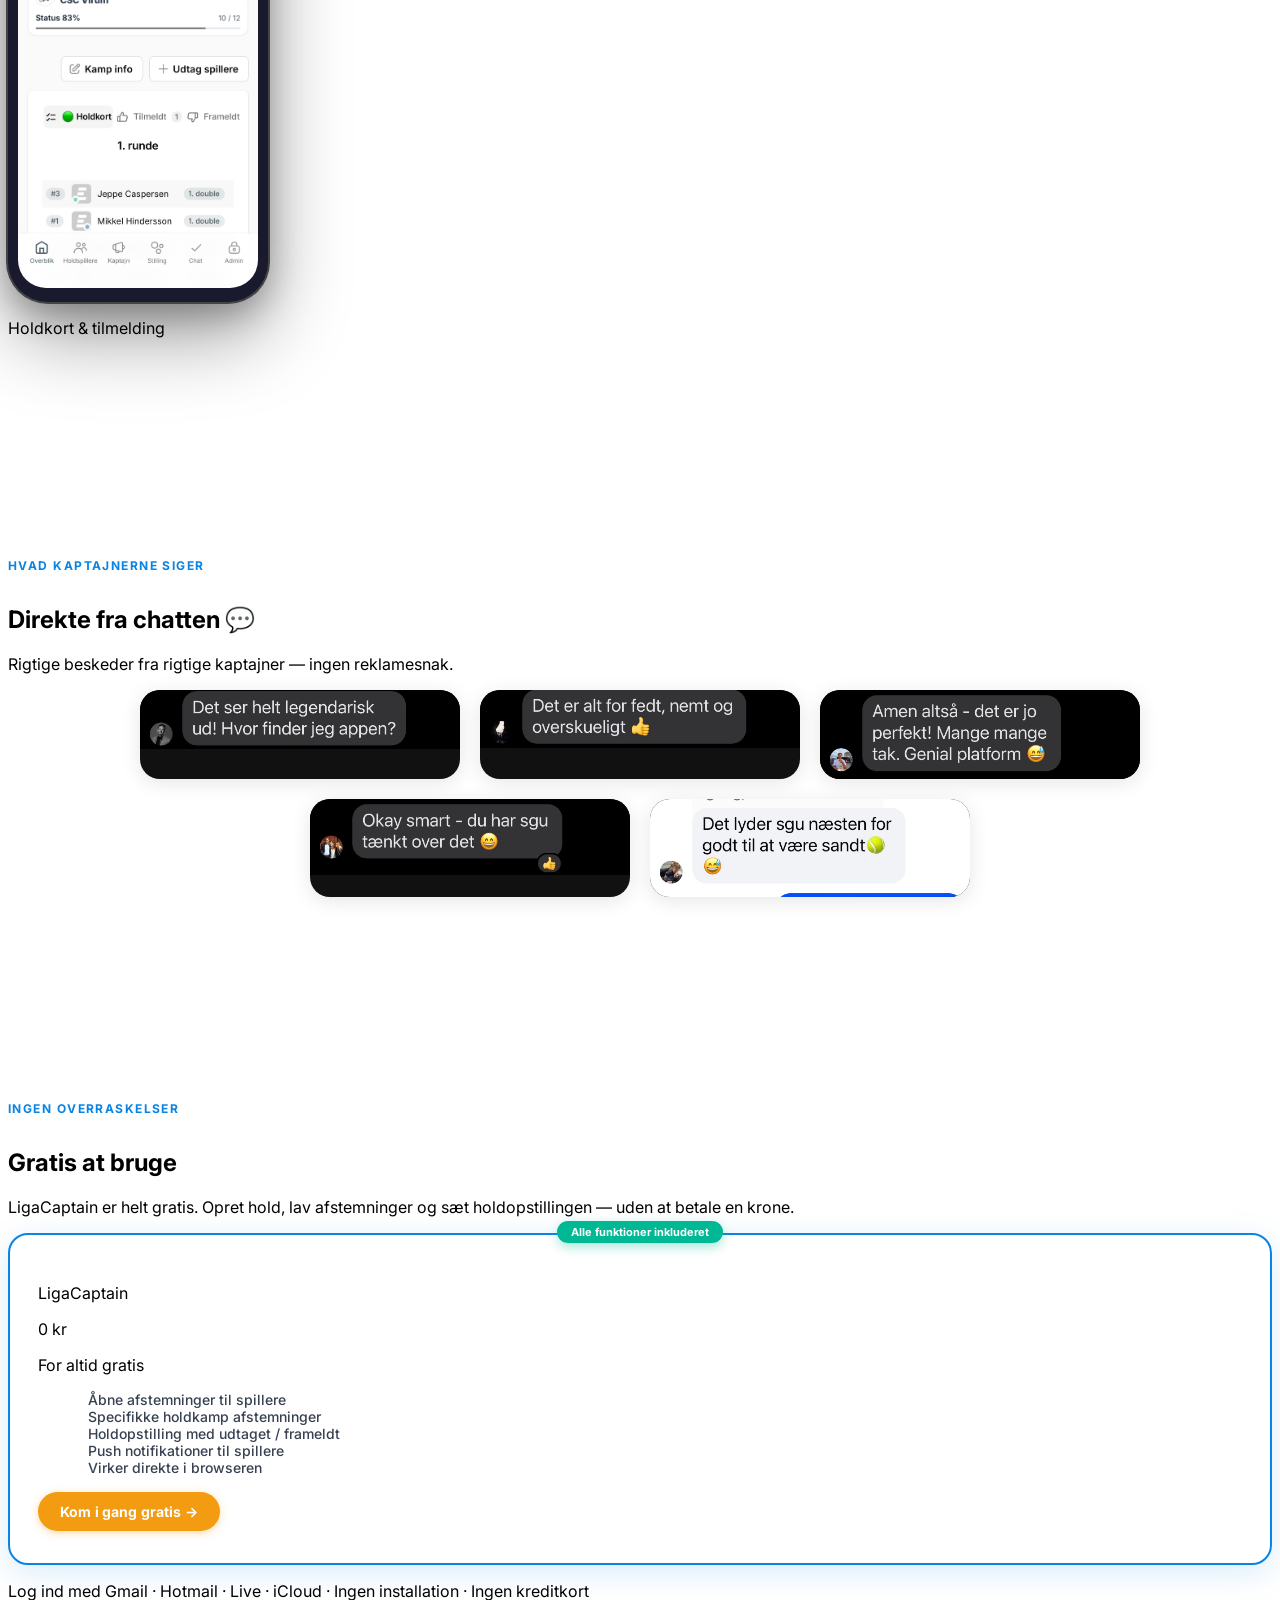
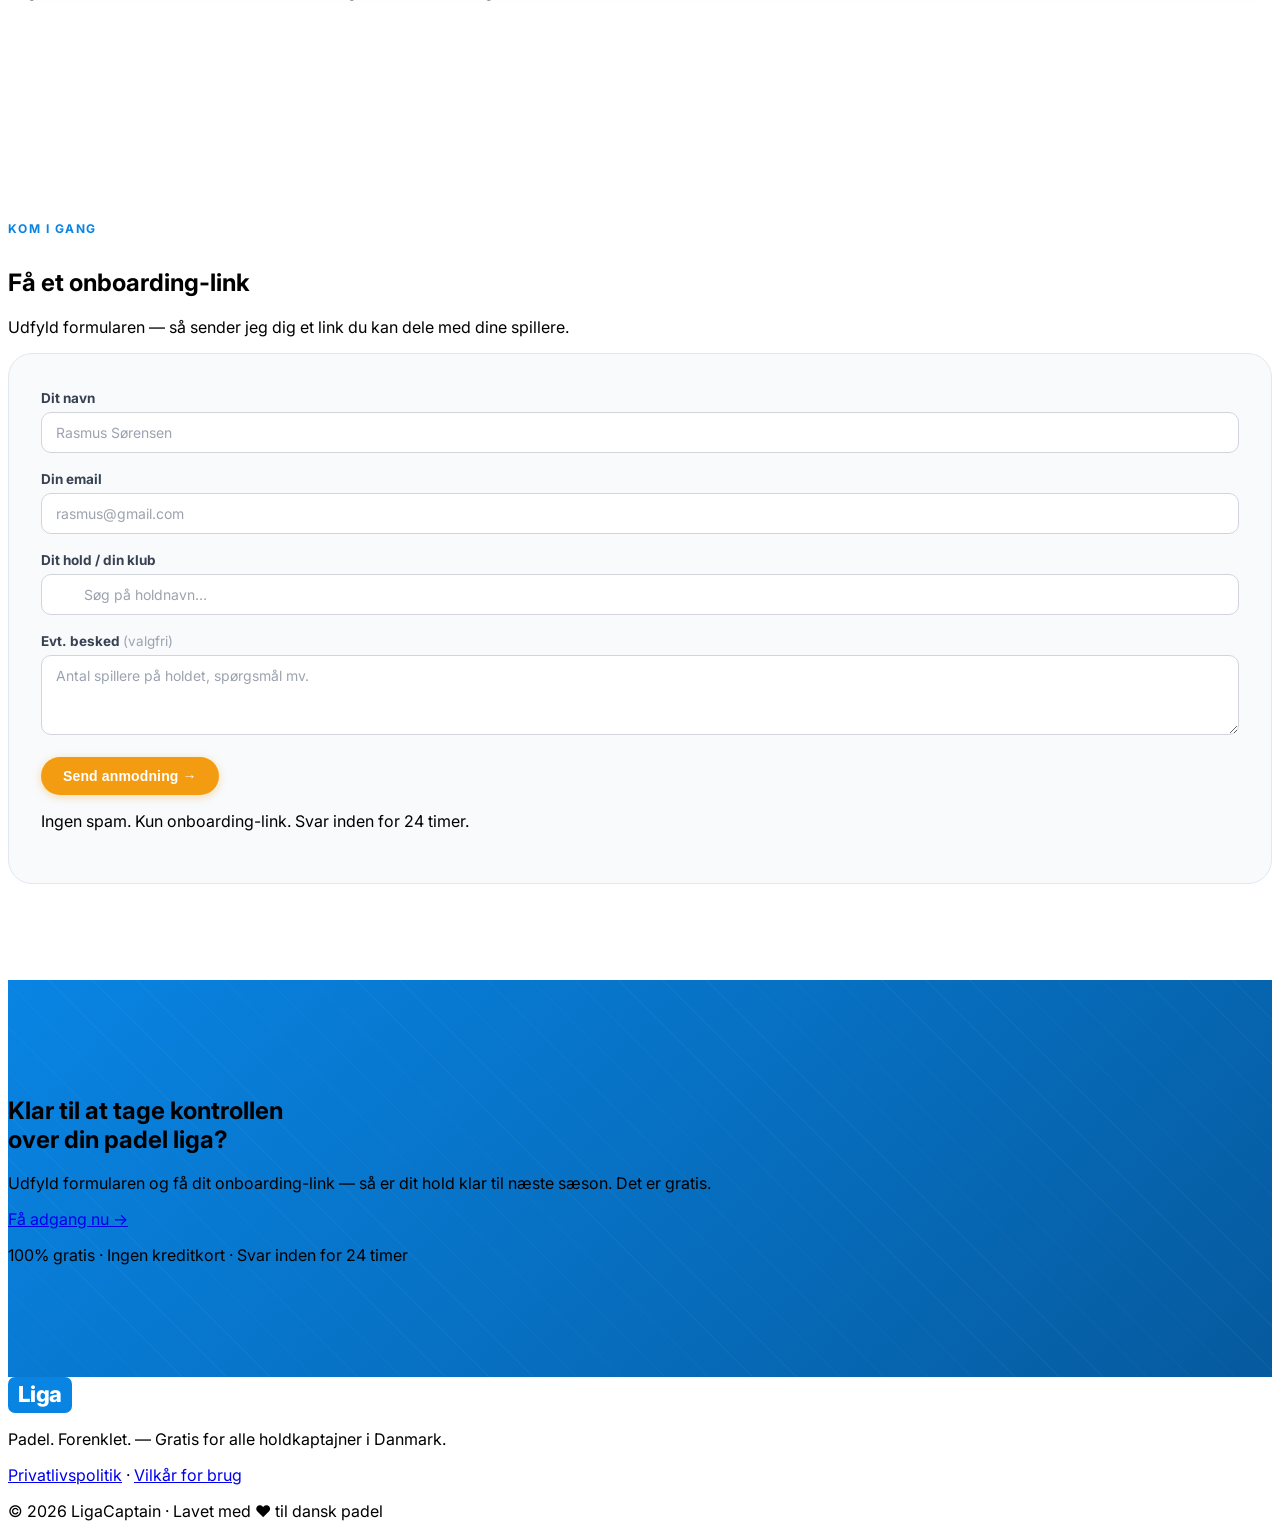
==== commit f1661611: "Burgemenu fixed" ====
--- a/index.html
+++ b/index.html
@@ -108,7 +108,7 @@
   <main>
 
     <!-- ===================== HERO ===================== -->
-    <section id="hero" class="hero-pattern pt-16 pb-20 lg:pt-20 lg:pb-28 overflow-hidden">
+    <section id="hero" class="hero-pattern pt-10 pb-20 lg:pt-14 lg:pb-28 overflow-hidden">
       <div class="max-w-7xl mx-auto px-4 sm:px-6 lg:px-8">
         <div class="flex flex-col lg:flex-row items-center gap-12 lg:gap-16">
 
@@ -785,6 +785,6 @@
   </footer>
 
   <script src="teams-data.js?v=6" defer></script>
-  <script src="script.js?v=9" defer></script>
+  <script src="script.js?v=10" defer></script>
 </body>
 </html>
--- a/style.css
+++ b/style.css
@@ -132,10 +132,17 @@
    NAVIGATION
    ============================================================ */
 
+#sticky-header {
+  position: fixed;
+  top: 0;
+  left: 0;
+  right: 0;
+  z-index: 60;
+}
+
 #navbar {
   background: rgba(255, 255, 255, 0);
   transition: background 0.3s ease, box-shadow 0.3s ease, backdrop-filter 0.3s ease;
-  /* position is relative within #sticky-header — no top offset needed */
 }
 
 #navbar.nav-scrolled {
@@ -143,6 +150,12 @@
   backdrop-filter: blur(16px);
   -webkit-backdrop-filter: blur(16px);
   box-shadow: 0 1px 0 rgba(0, 0, 0, 0.06), 0 2px 12px rgba(0, 0, 0, 0.04);
+}
+
+/* Hamburger — ensure SVG/icon never intercepts the click, button always does */
+#hamburger svg,
+#hamburger i {
+  pointer-events: none;
 }
 
 /* Mobile drawer */
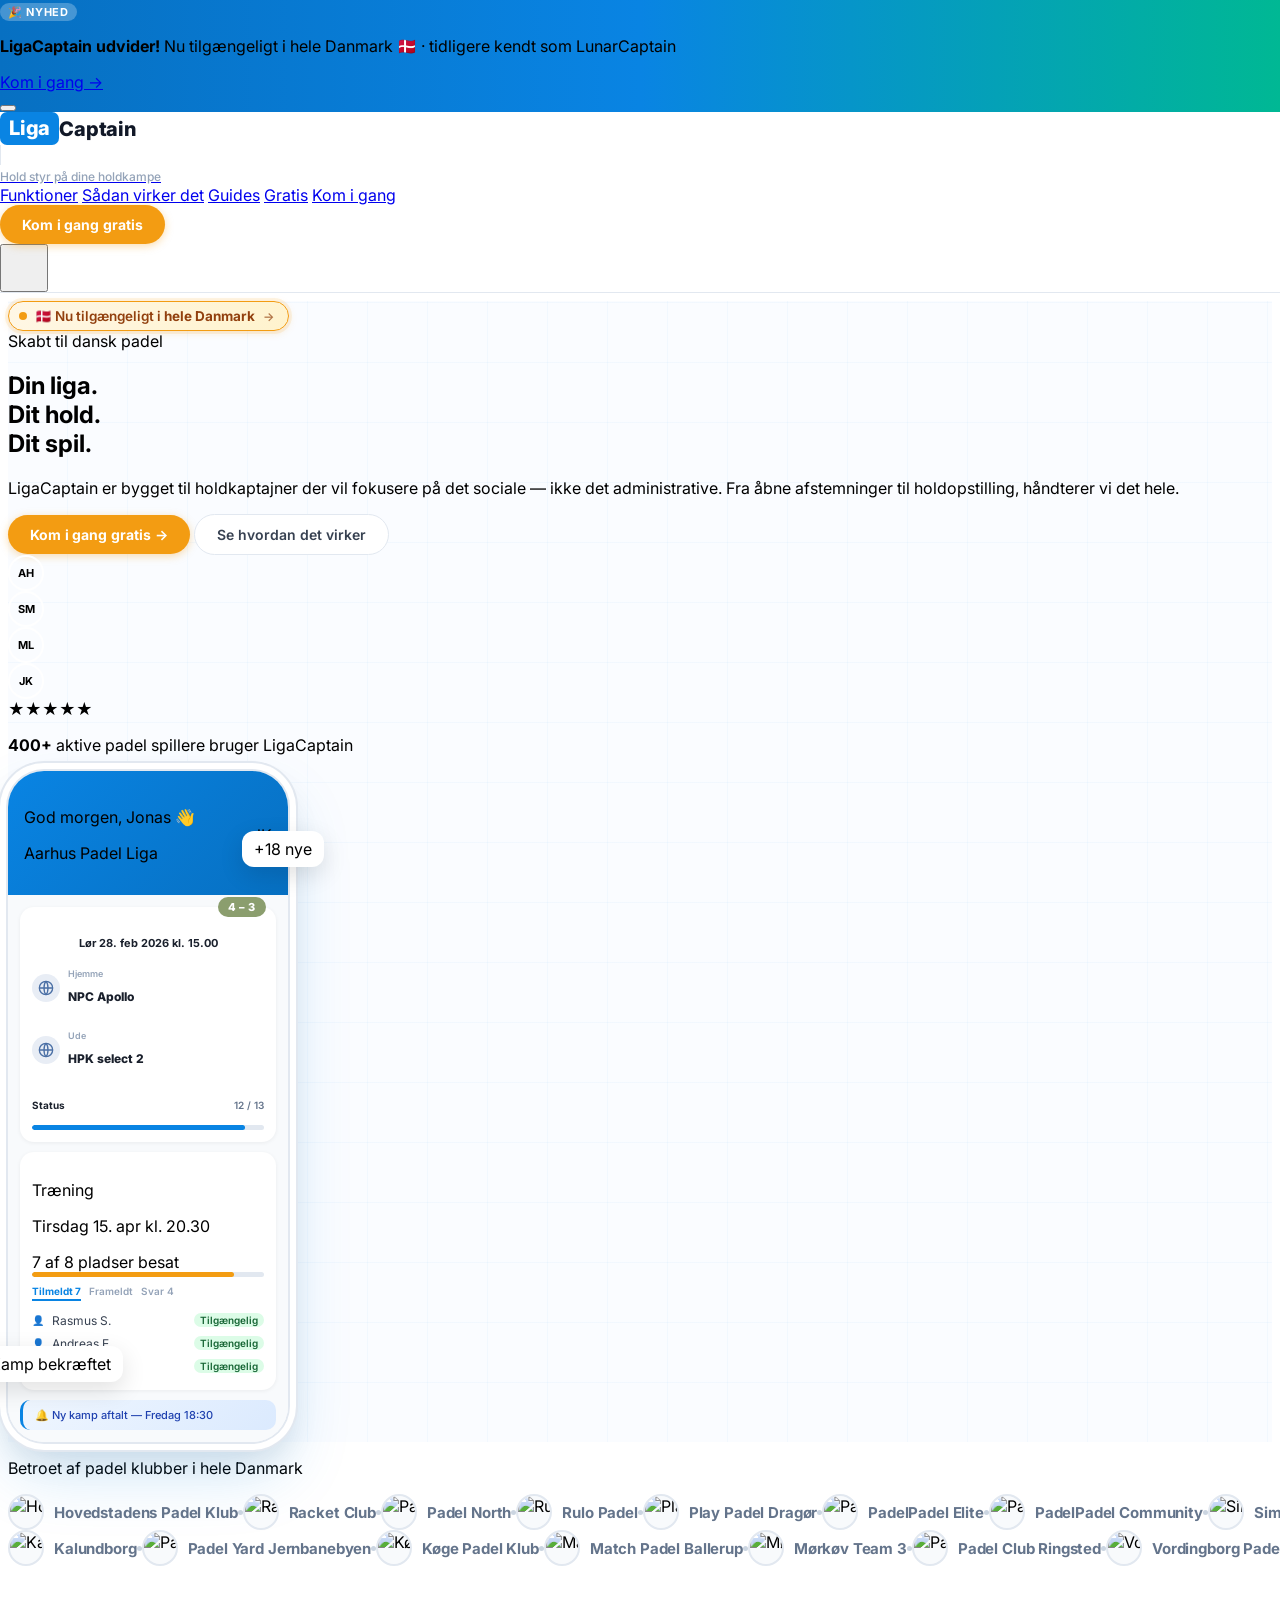
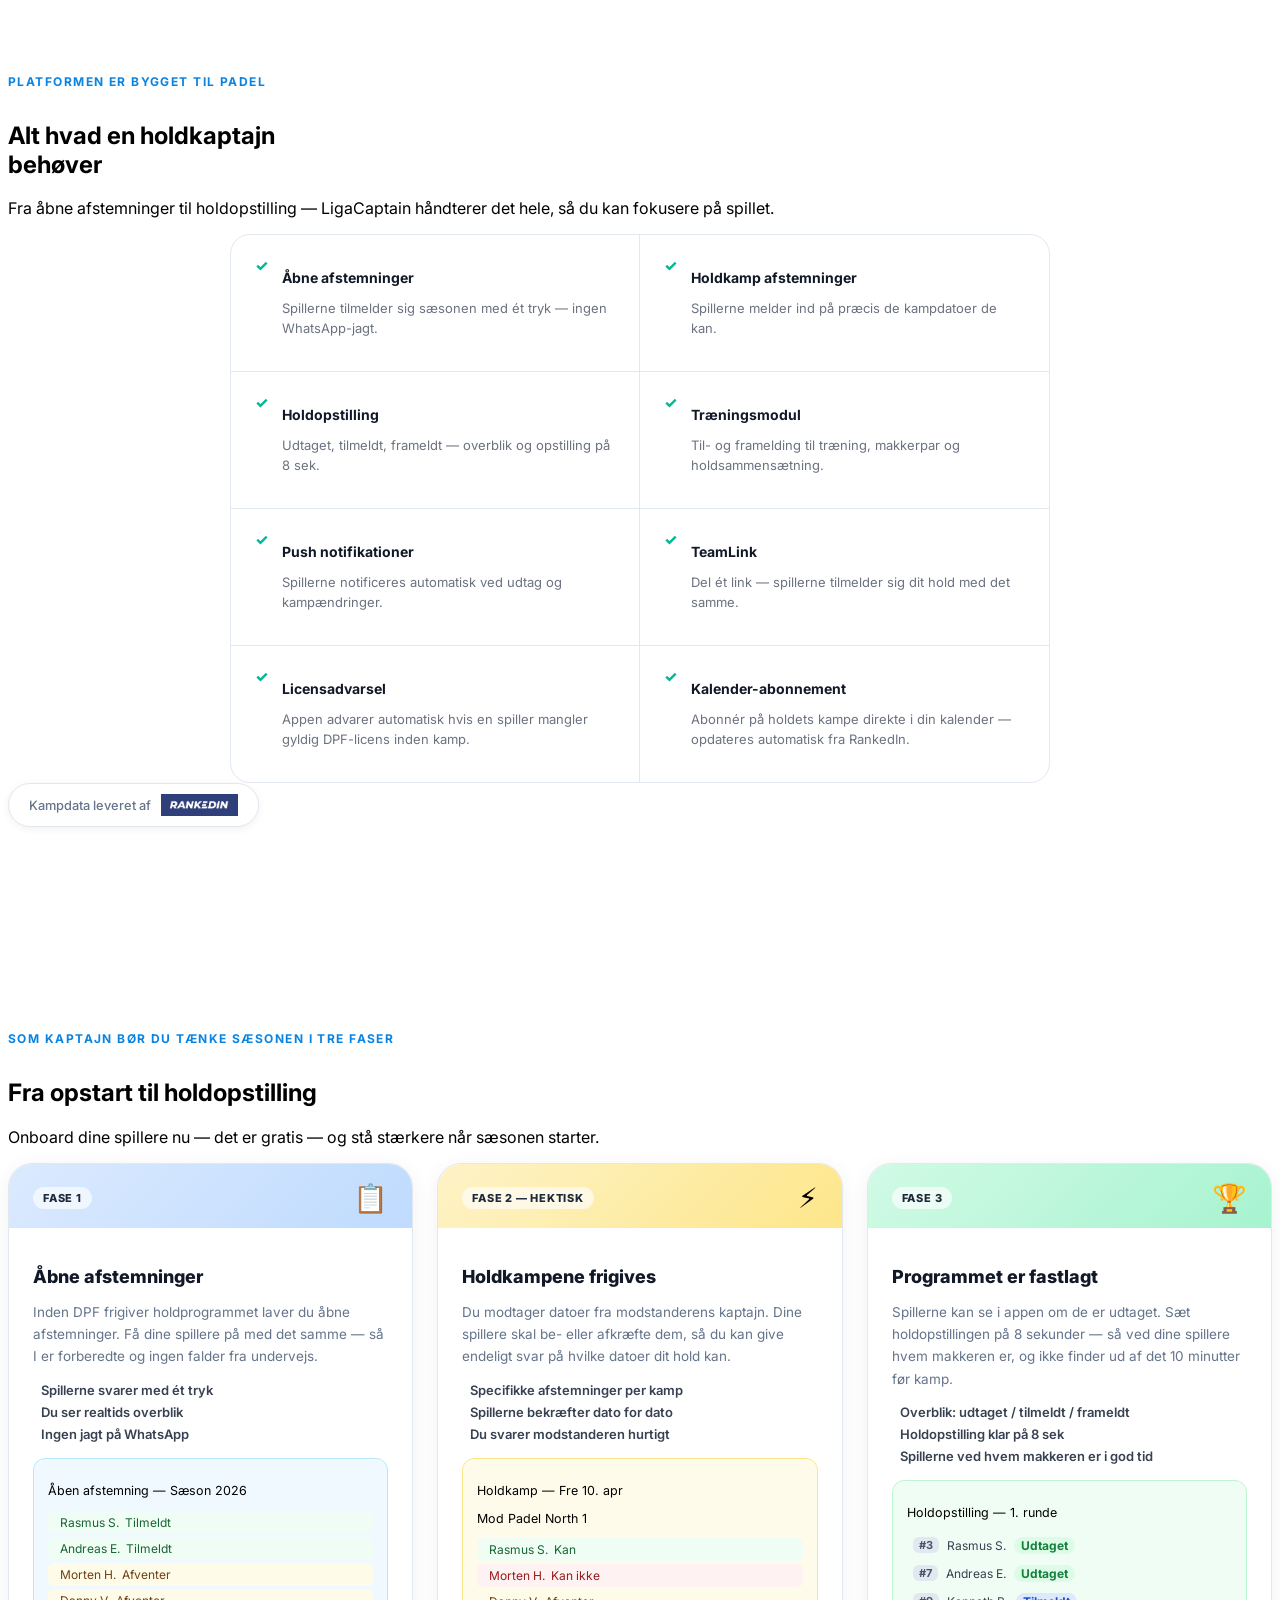
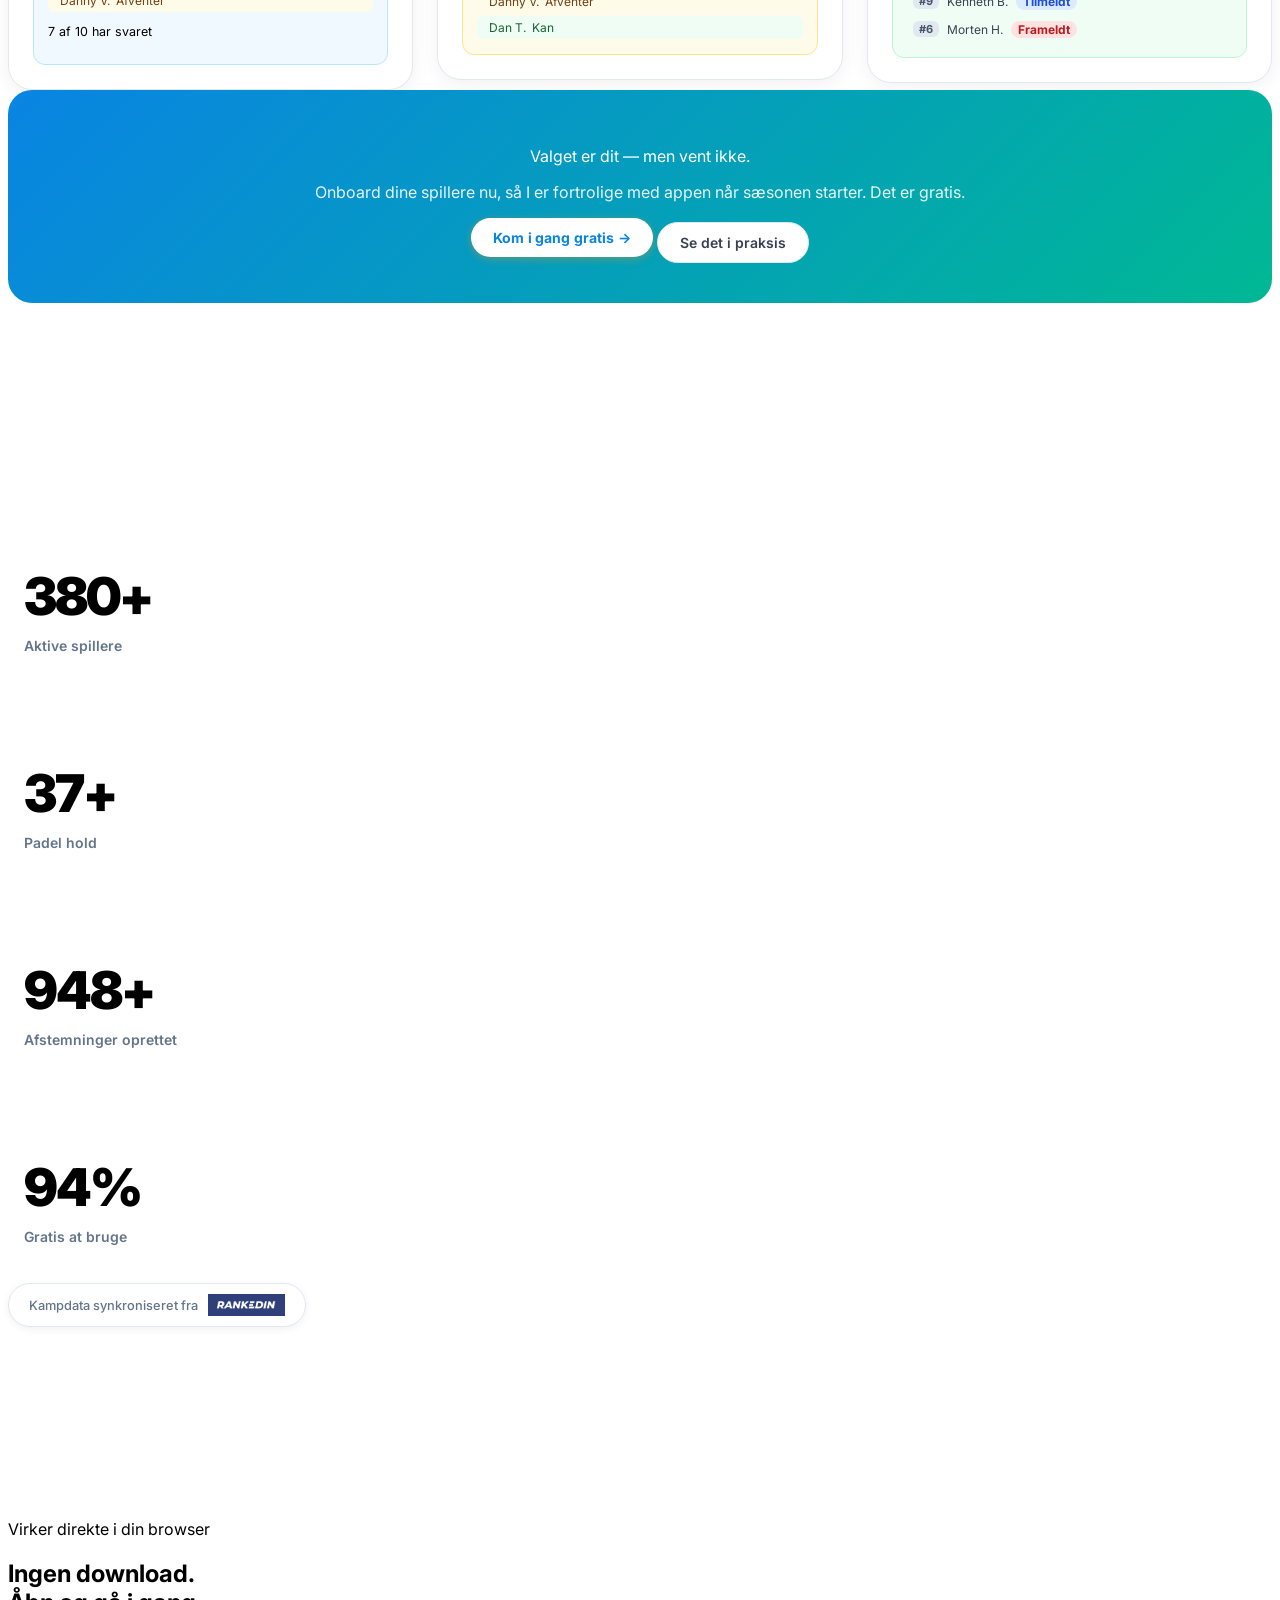
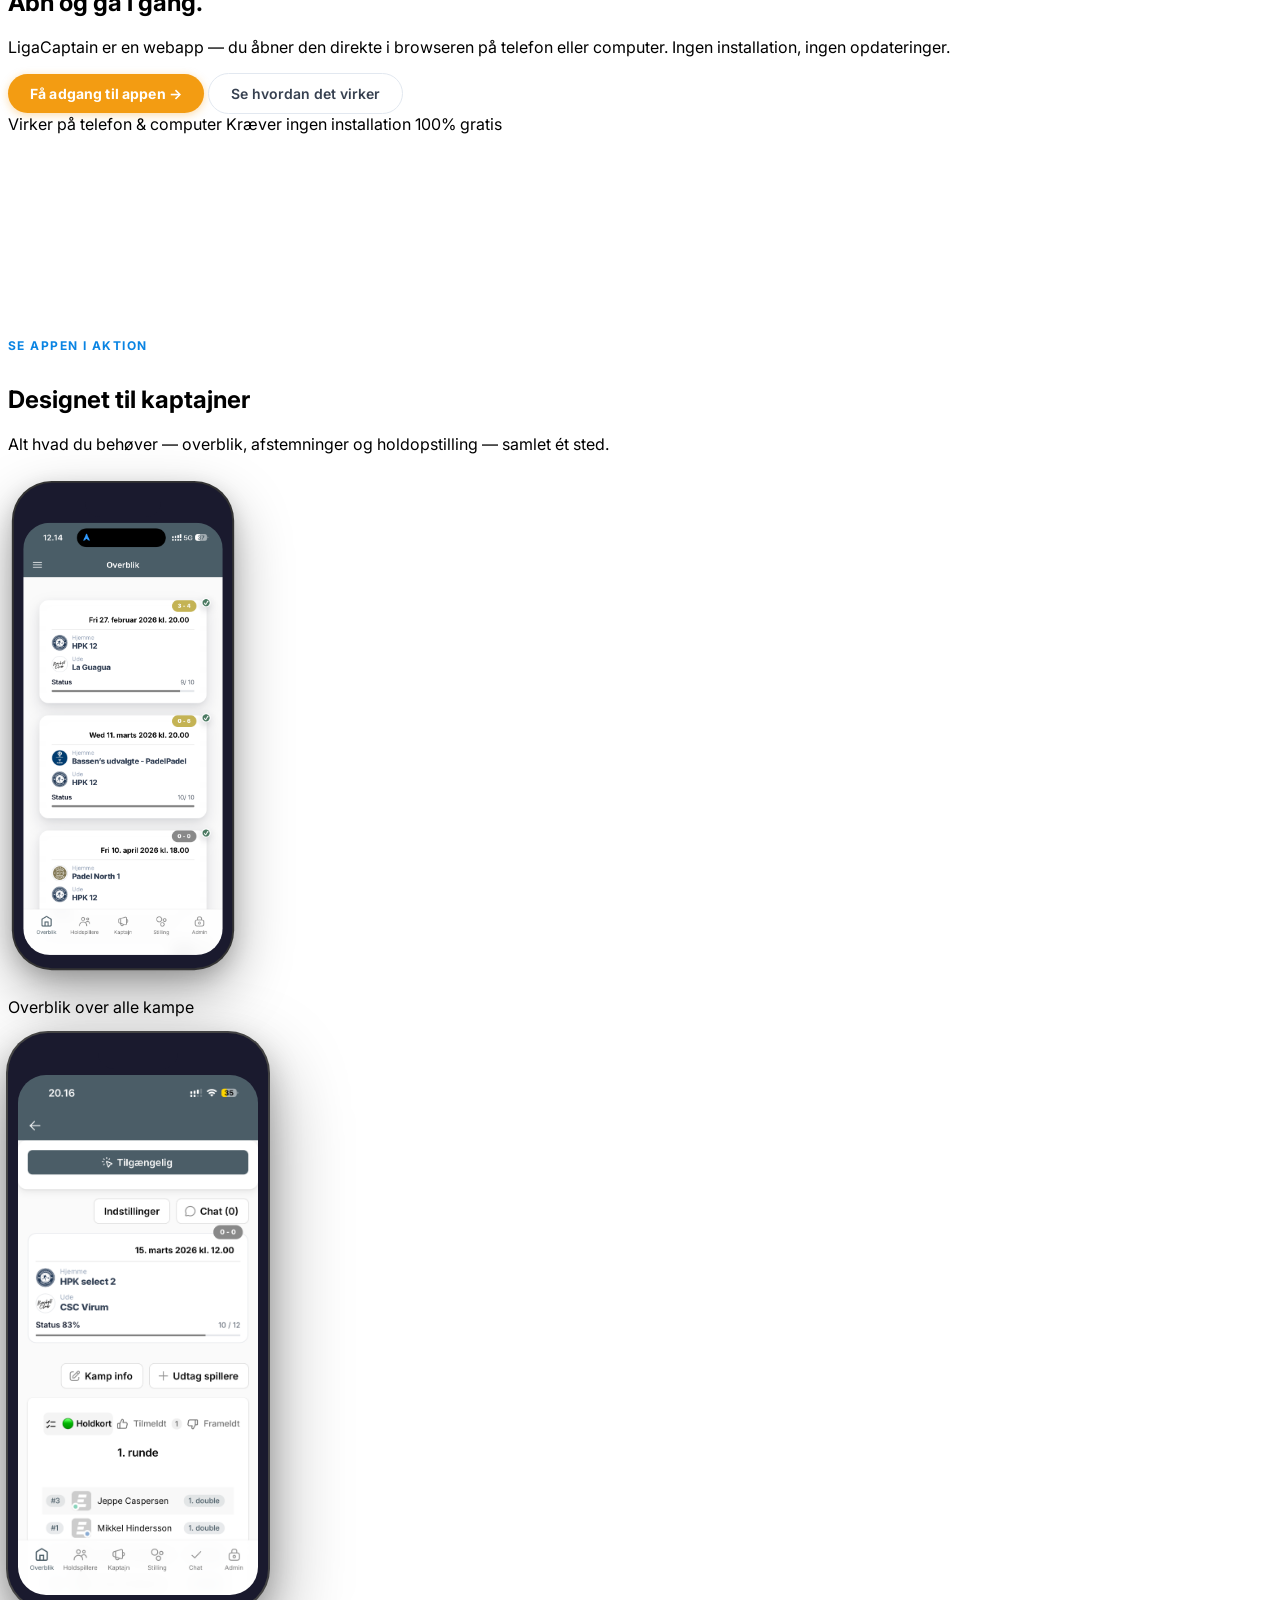
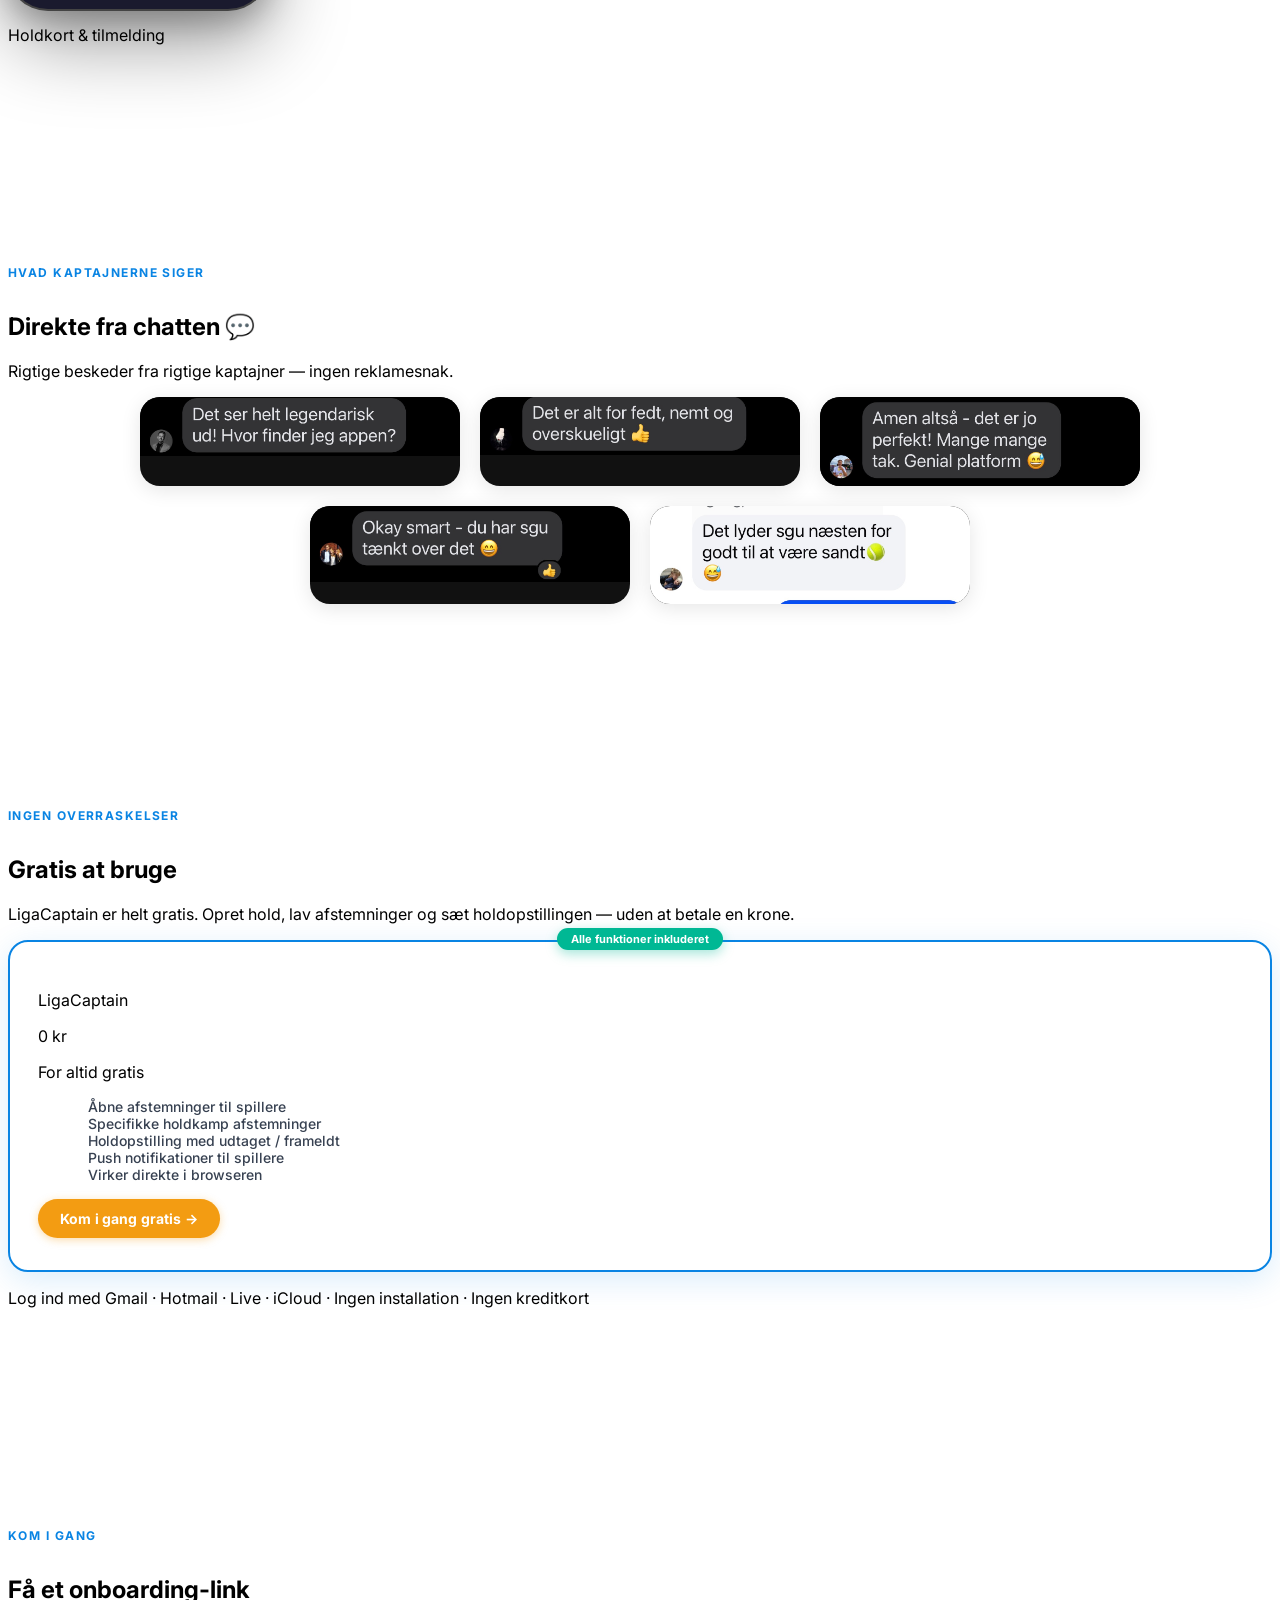
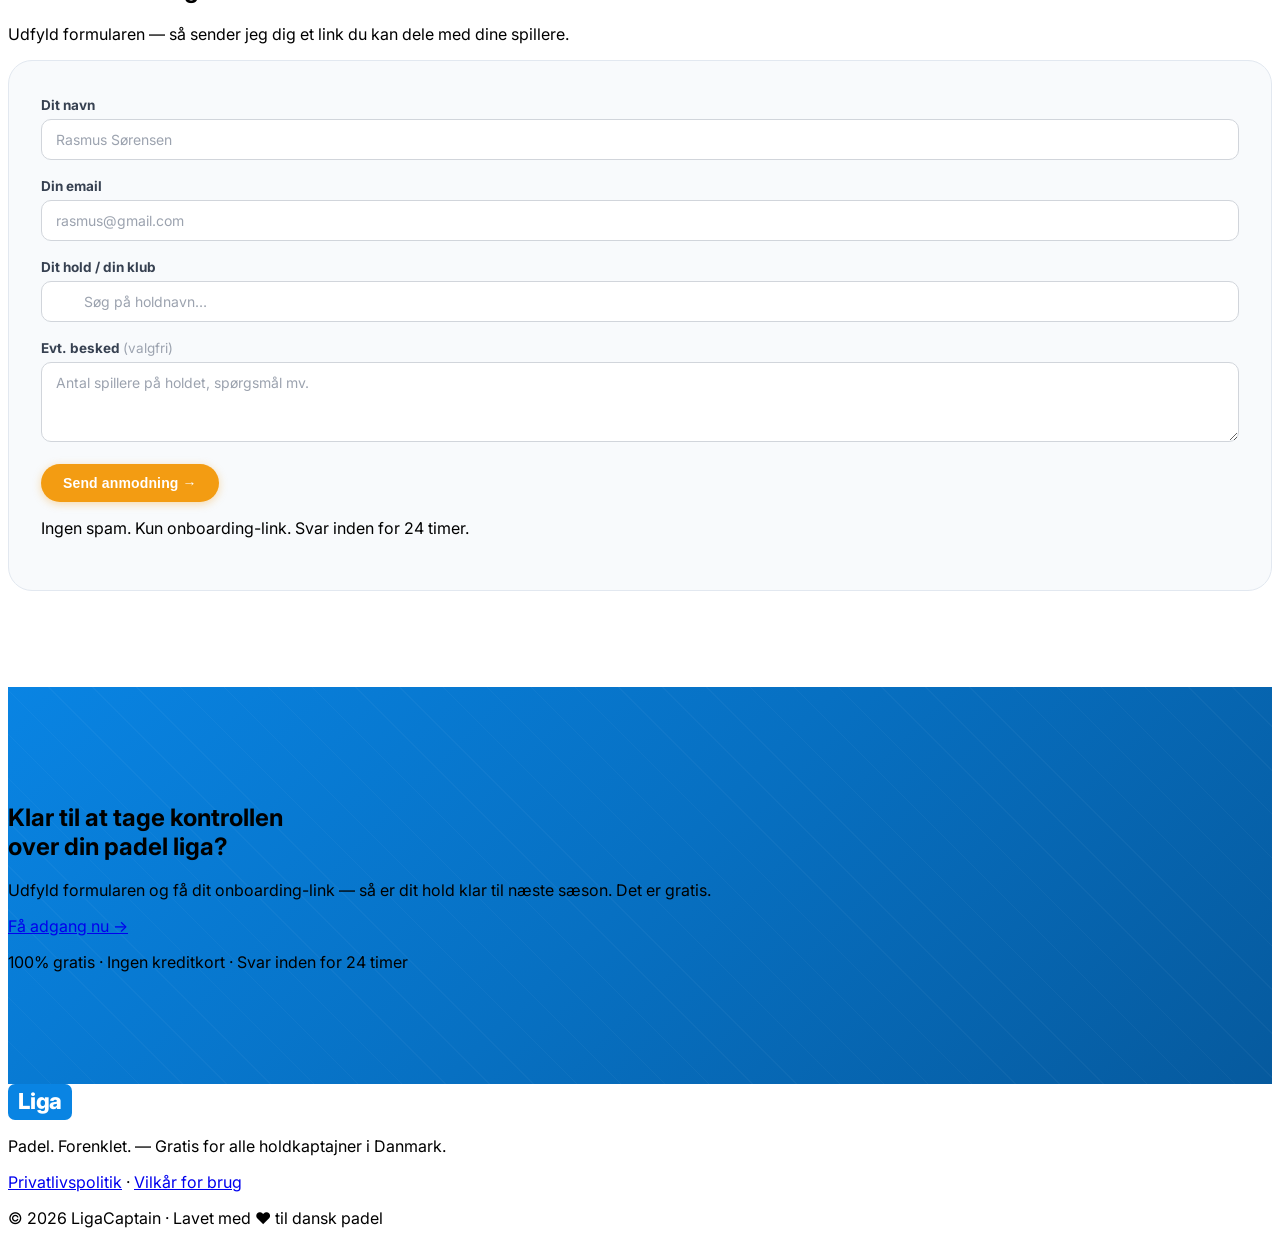
==== commit eac58916: "Burgermenu whitespace fixed" ====
--- a/index.html
+++ b/index.html
@@ -32,7 +32,7 @@
   <!-- ===================== STICKY HEADER WRAPPER ===================== -->
   <!-- Both announcement bar + navbar live here so they stack naturally.
        The wrapper is sticky so no JS is needed to calculate nav offset. -->
-  <div id="sticky-header" style="position:sticky;top:0;z-index:60;left:0;right:0;">
+  <div id="sticky-header">
 
   <!-- ===================== ANNOUNCEMENT BAR ===================== -->
   <div id="announcement-bar" class="announcement-bar">
@@ -785,6 +785,6 @@
   </footer>
 
   <script src="teams-data.js?v=6" defer></script>
-  <script src="script.js?v=10" defer></script>
+  <script src="script.js?v=11" defer></script>
 </body>
 </html>
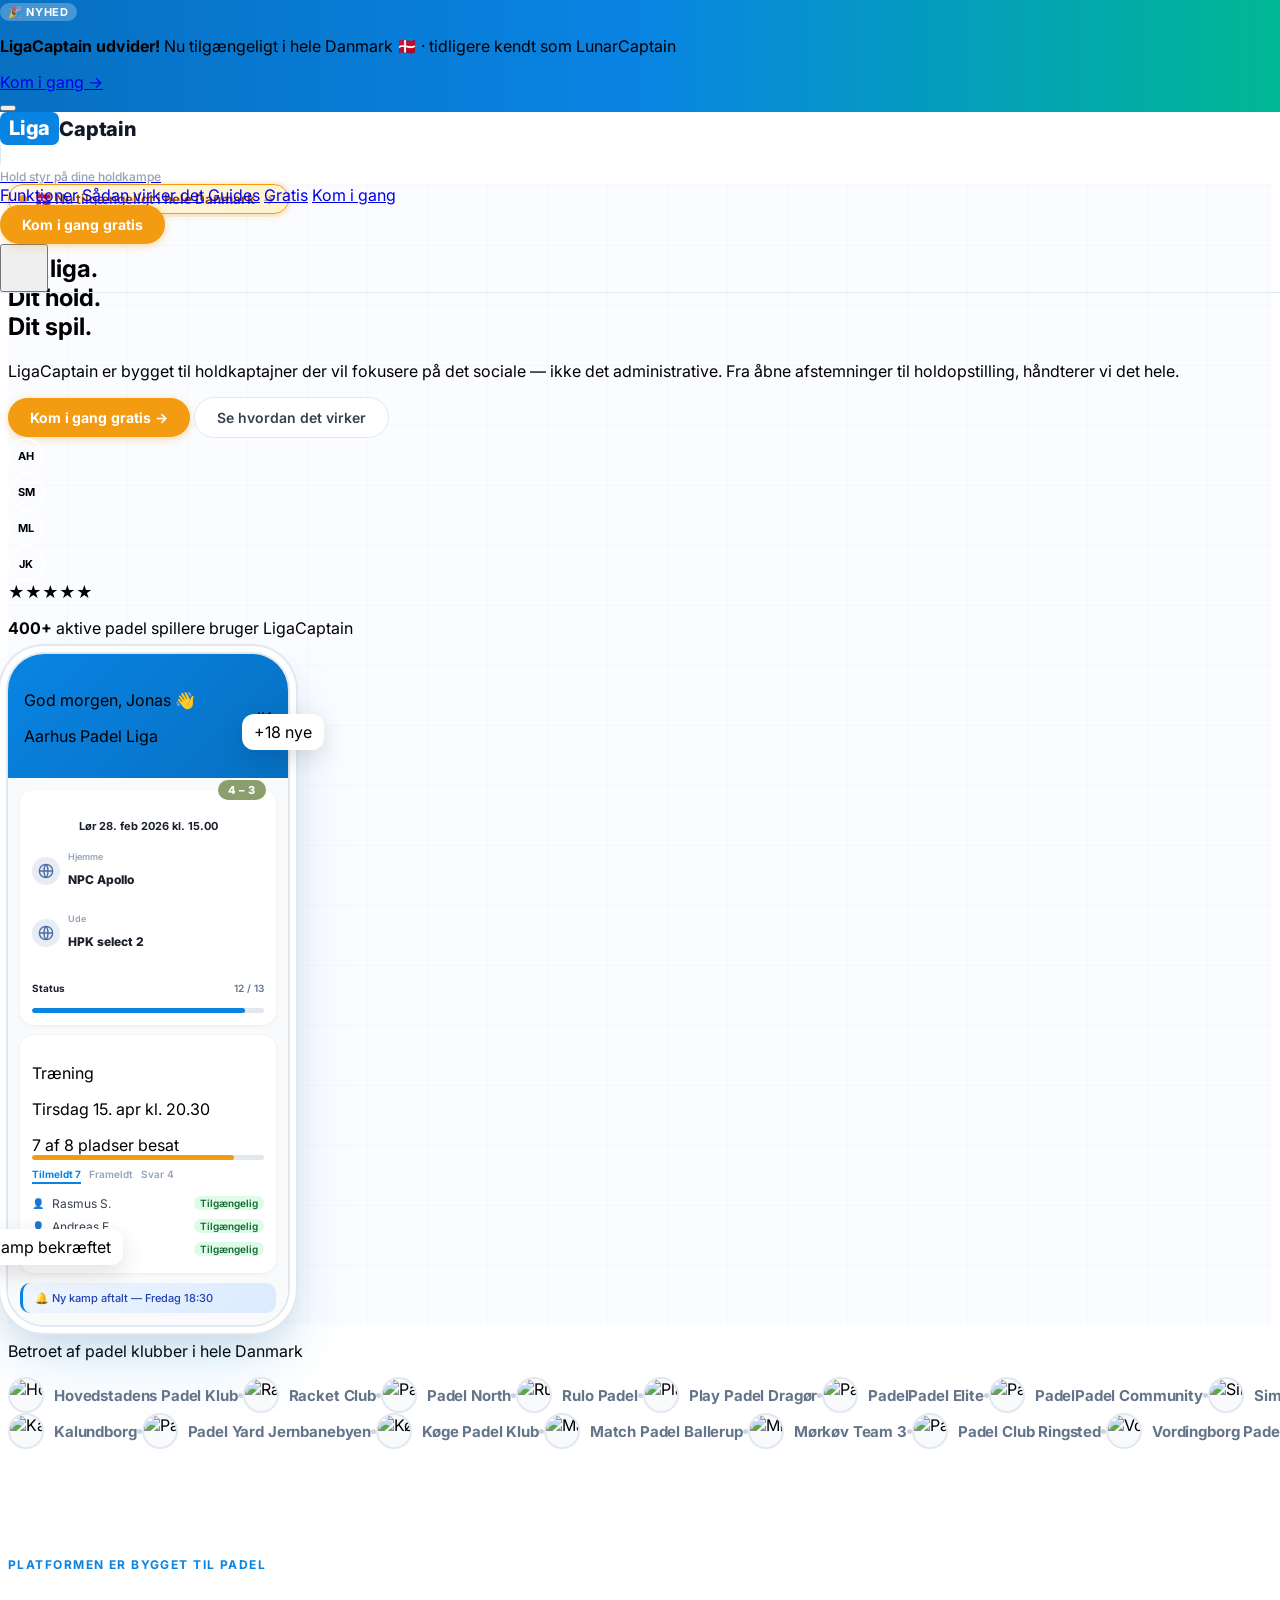
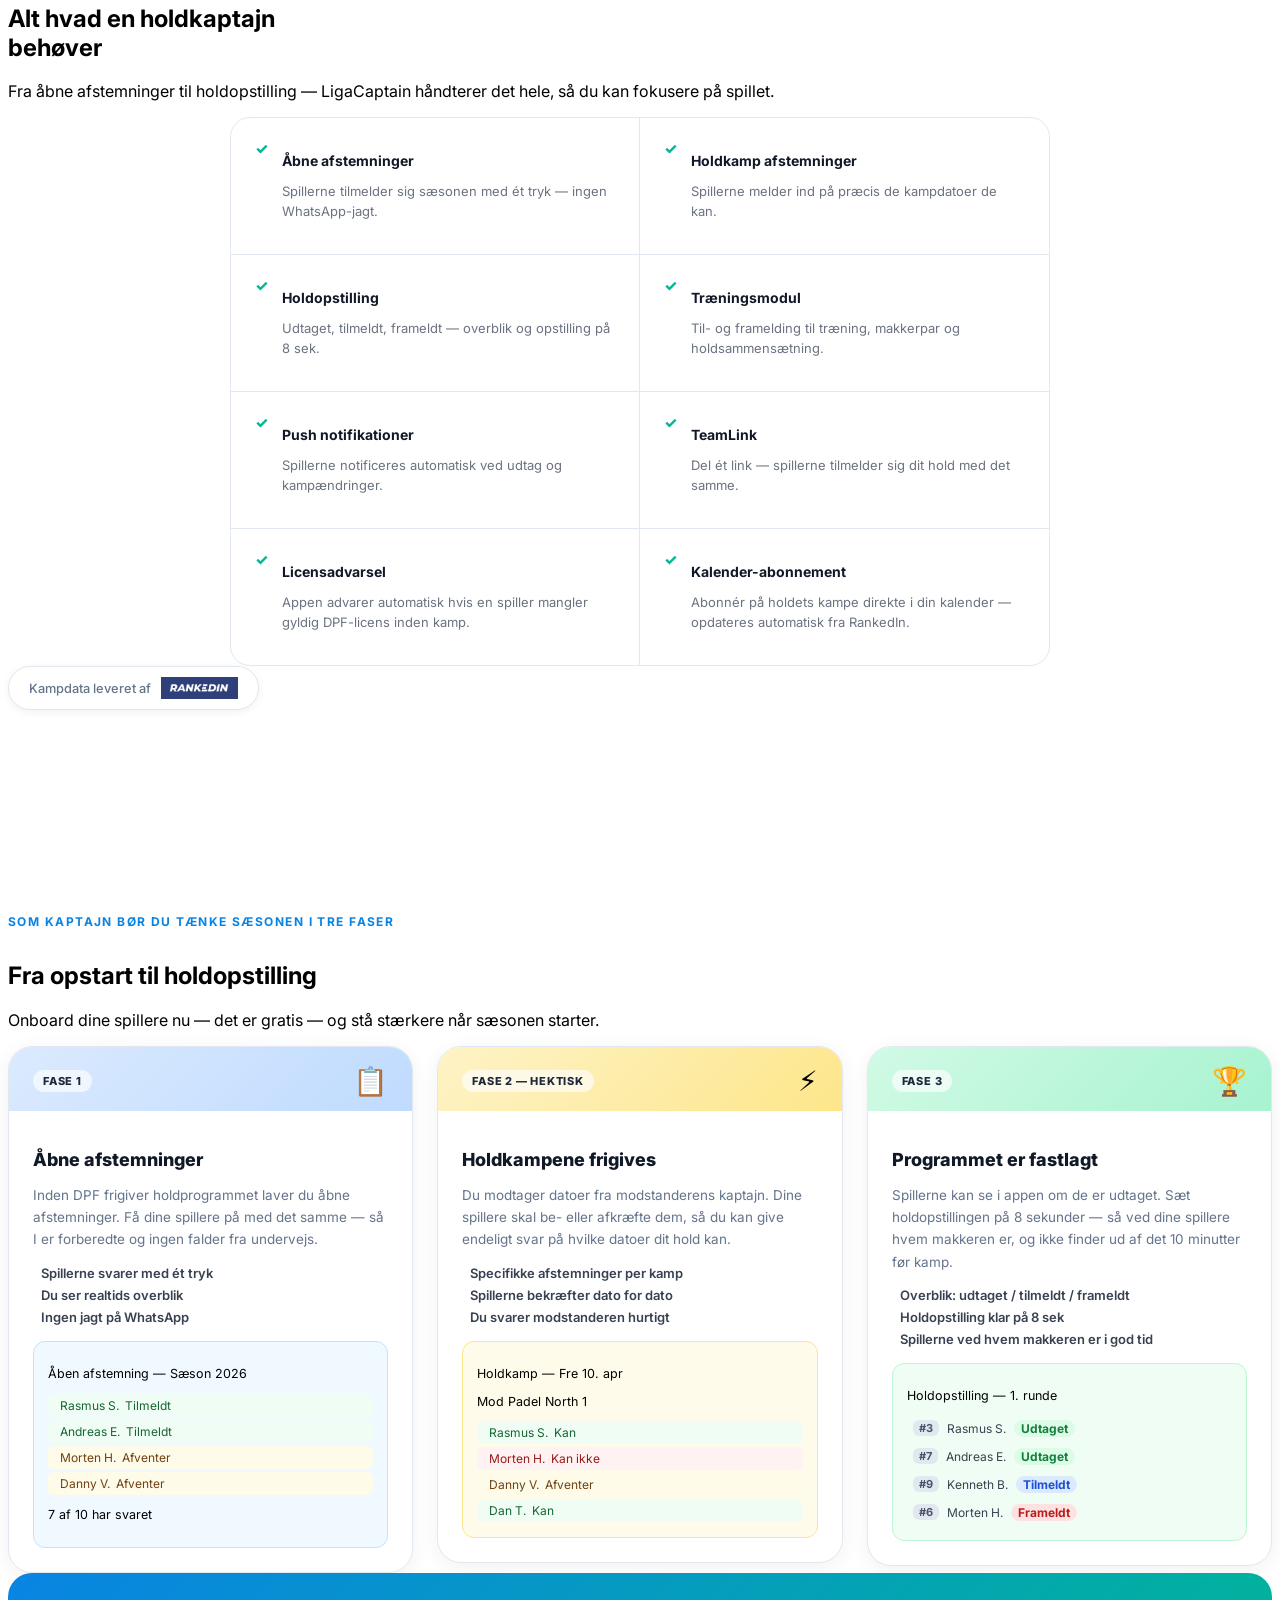
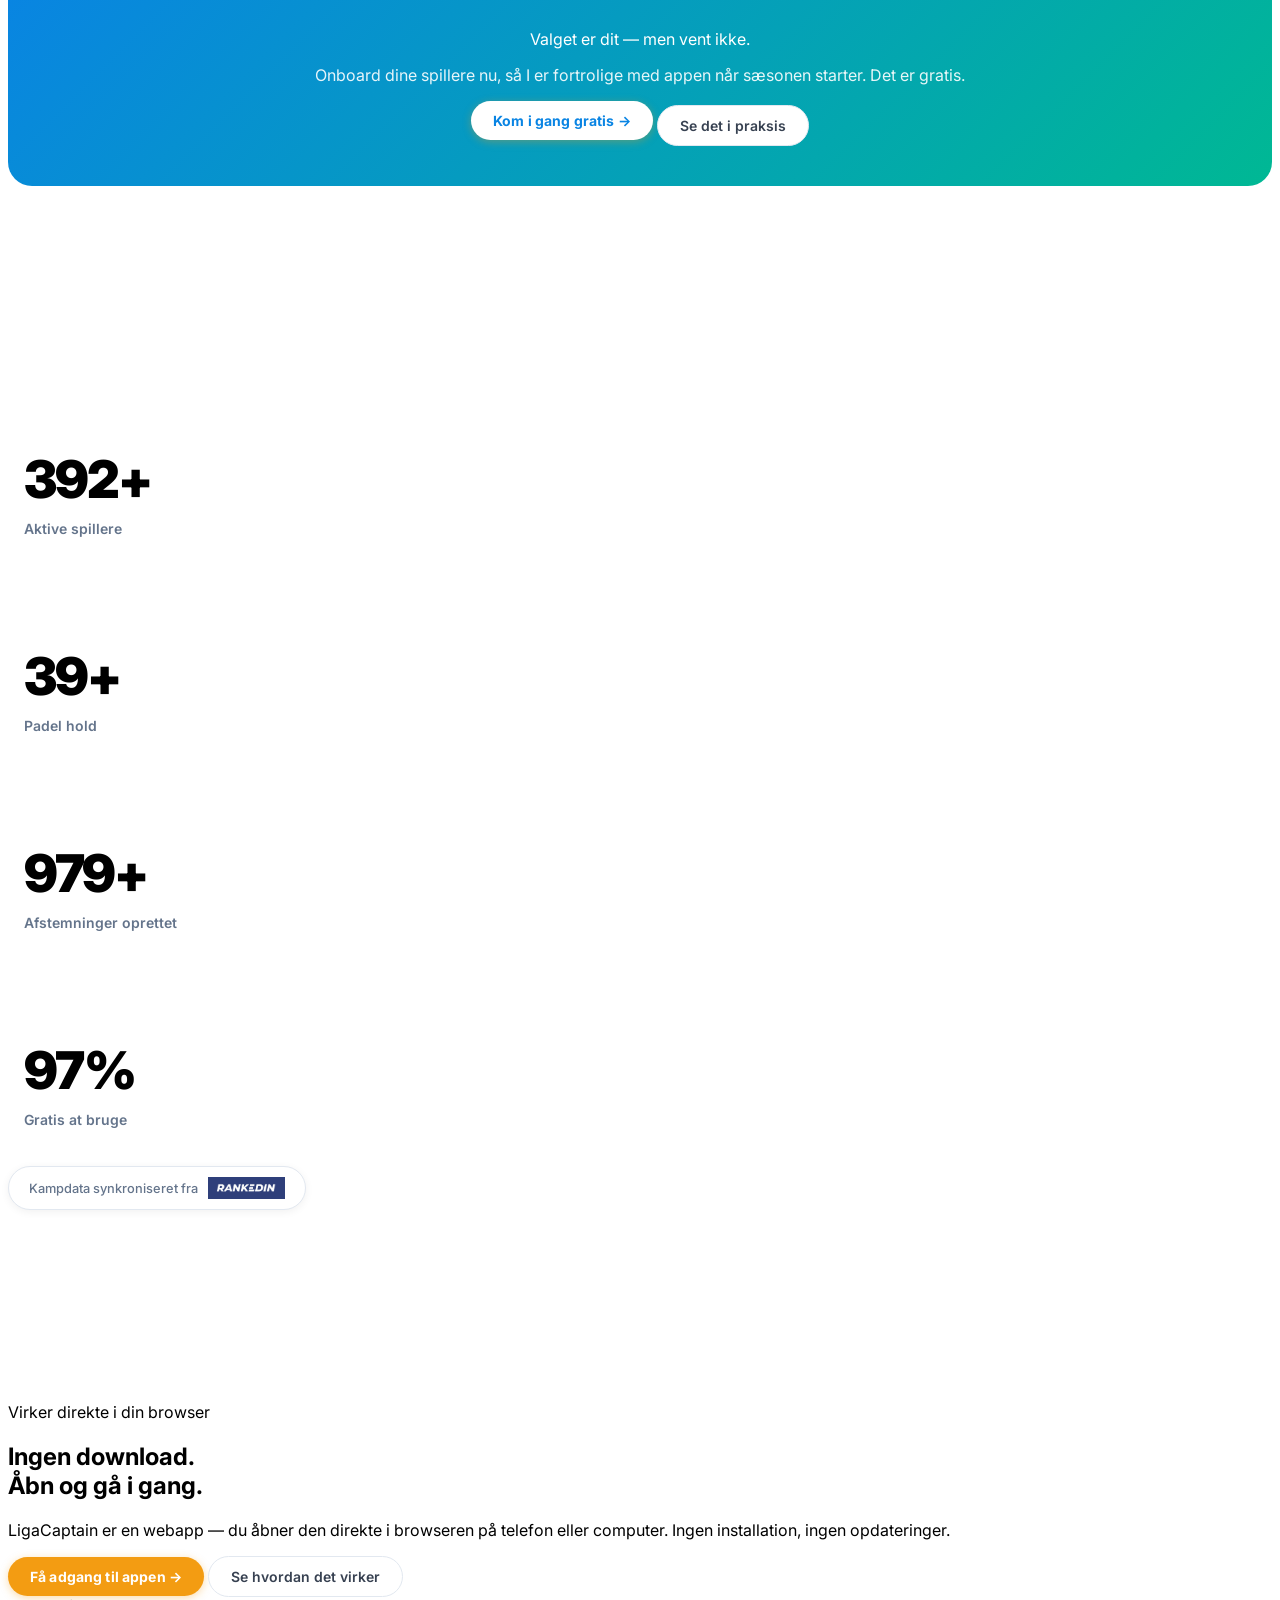
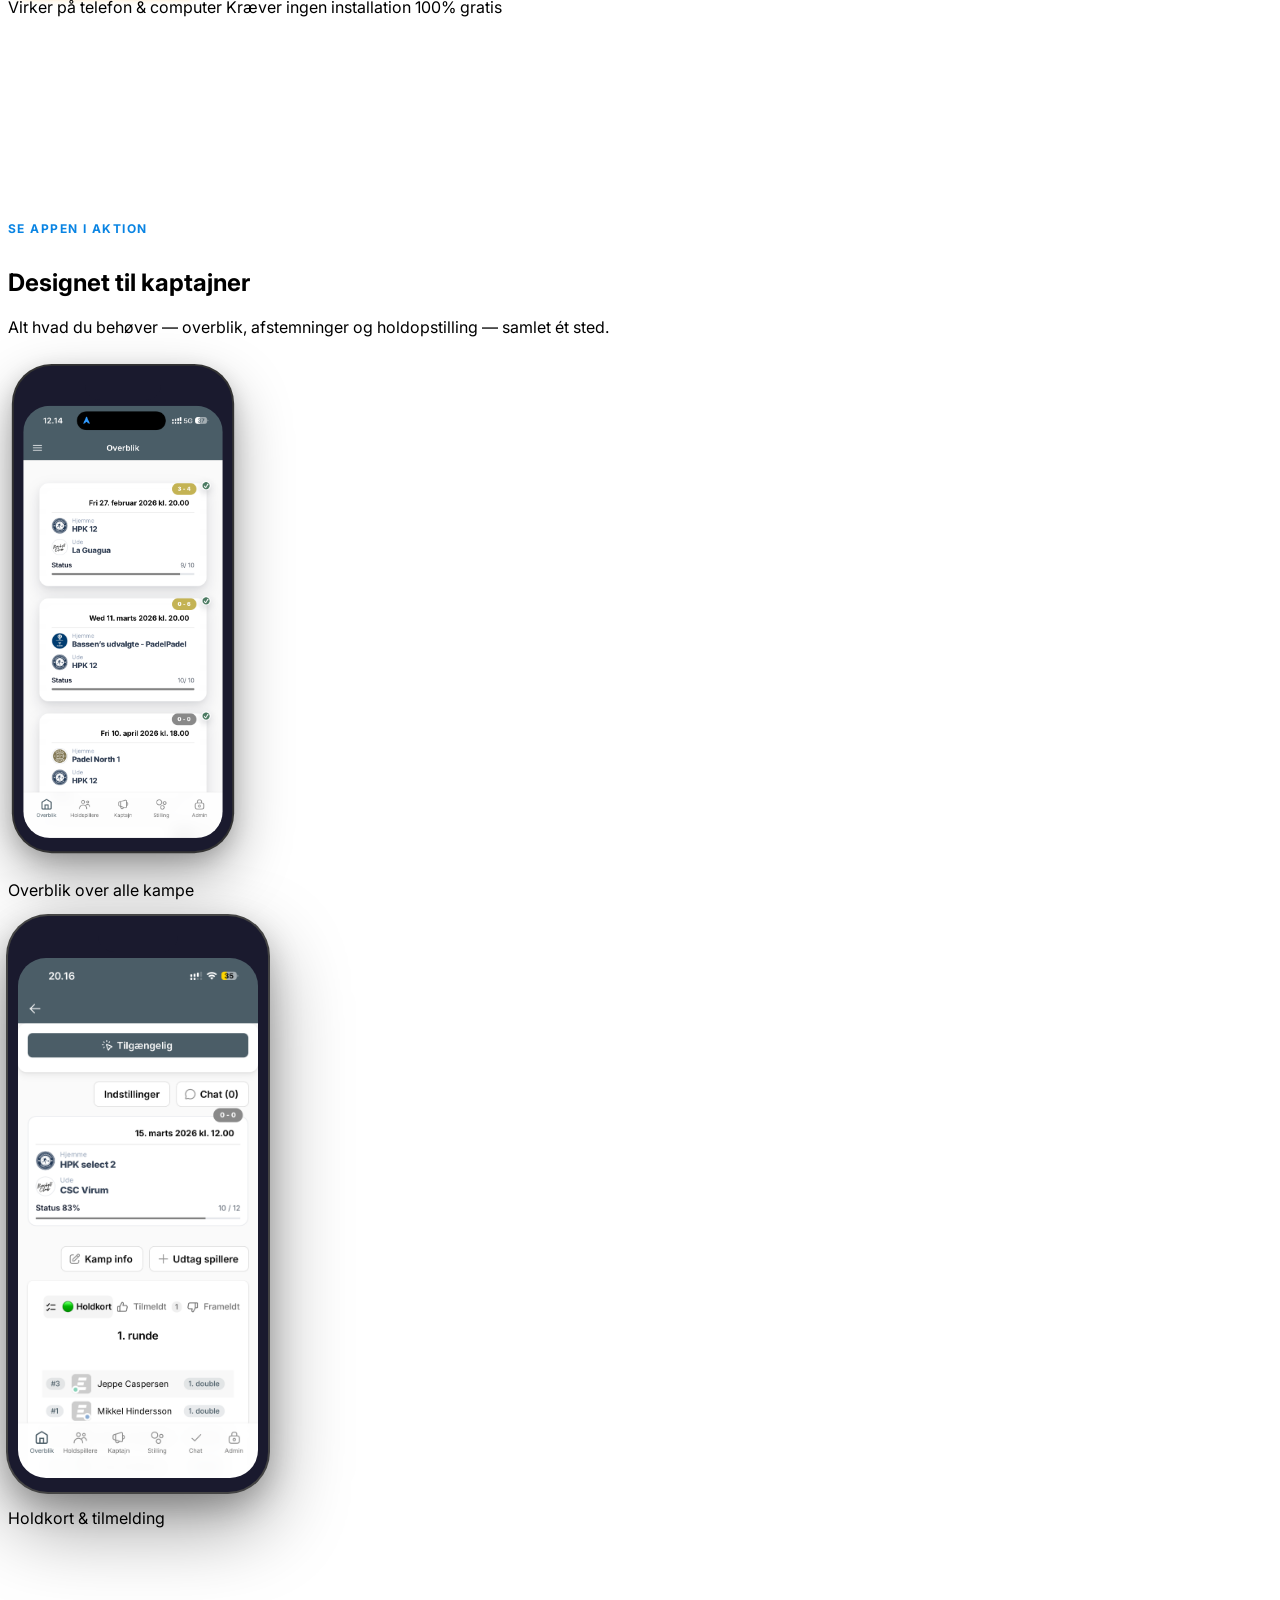
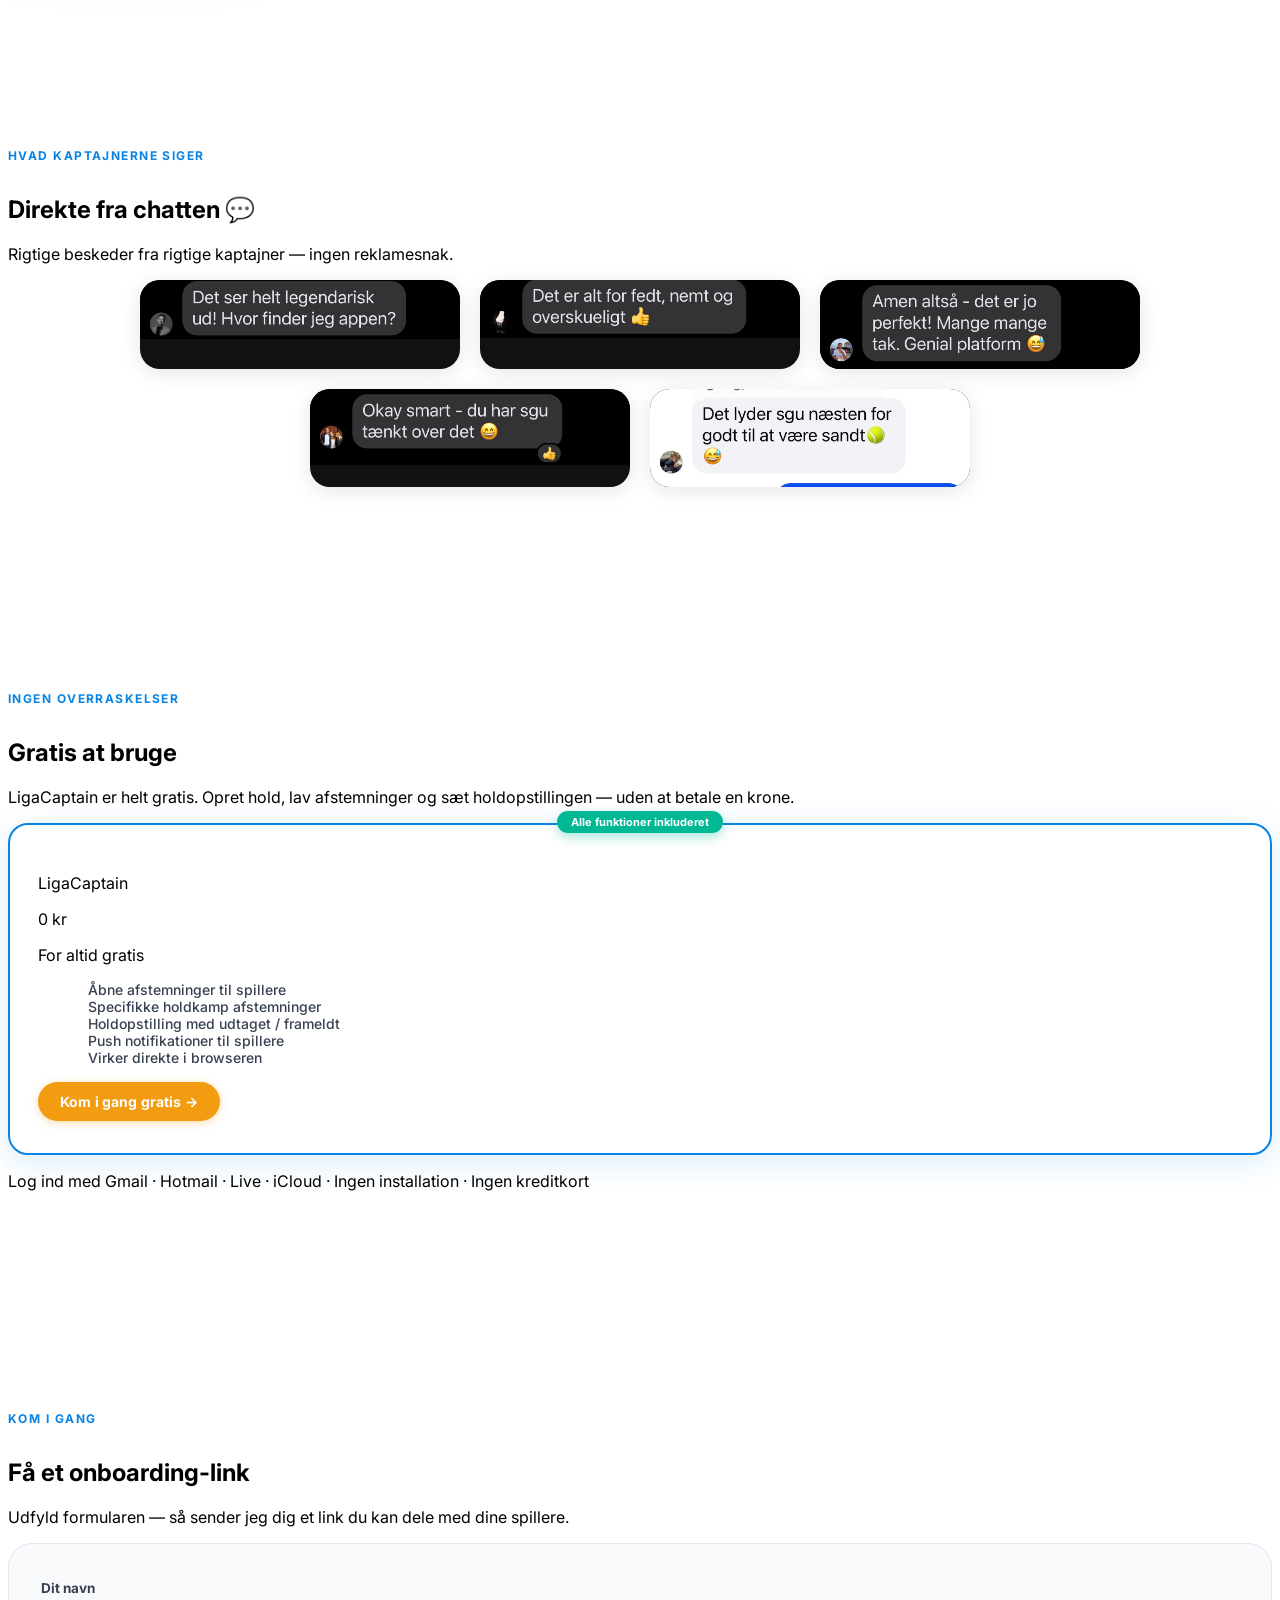
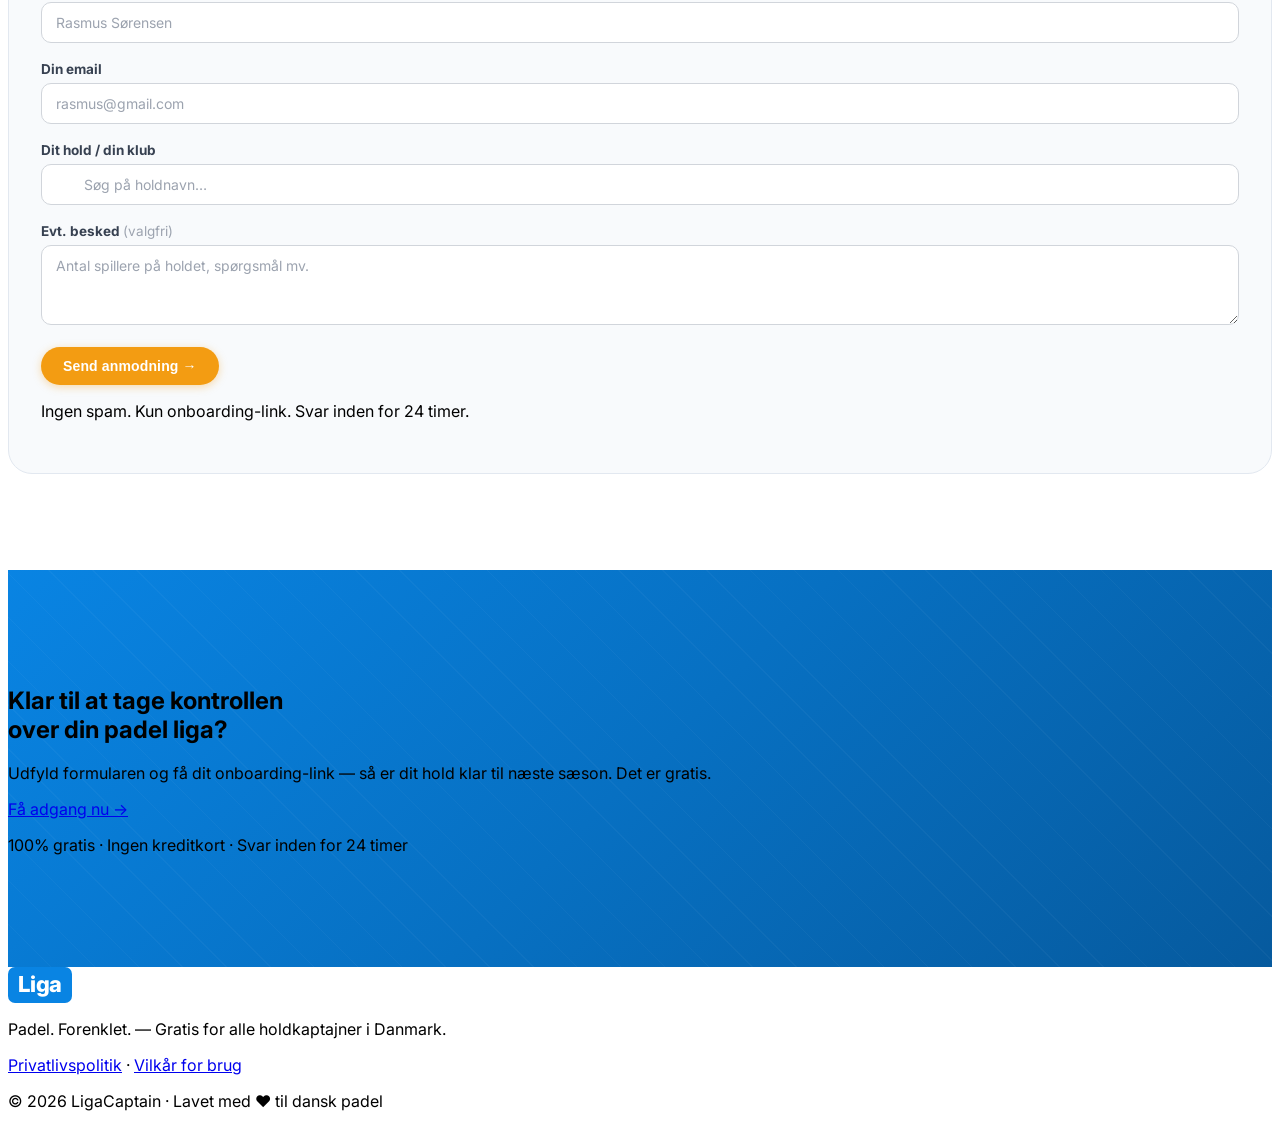
==== commit 8e019bba: "Sticky header burgermenu fixed Årsagen var: når mobilmenuen er **åben** og brugeren klikker et link," ====
--- a/index.html
+++ b/index.html
@@ -785,6 +785,6 @@
   </footer>
 
   <script src="teams-data.js?v=6" defer></script>
-  <script src="script.js?v=11" defer></script>
+  <script src="script.js?v=13" defer></script>
 </body>
 </html>
--- a/style.css
+++ b/style.css
@@ -25,7 +25,7 @@
 }
 
 [id] {
-  scroll-margin-top: 80px;
+  scroll-margin-top: var(--header-h, 120px);
 }
 
 * {
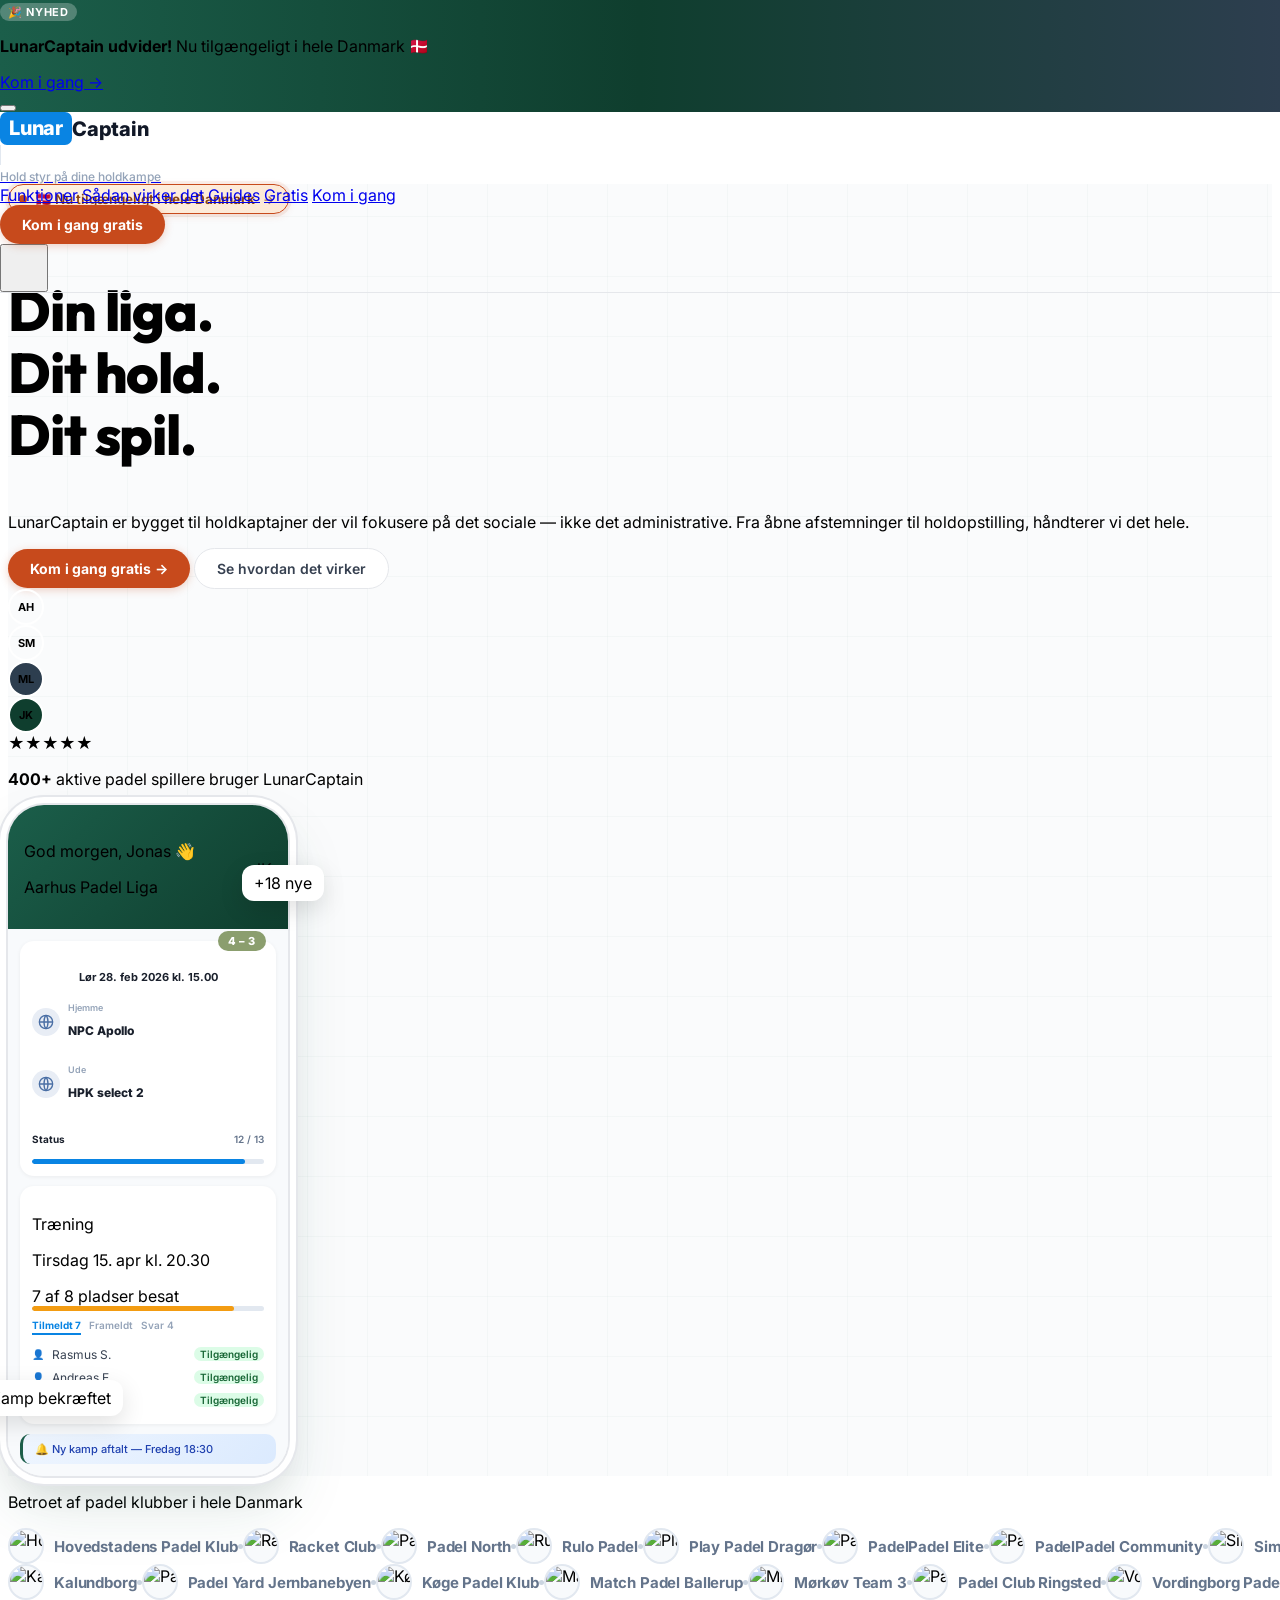
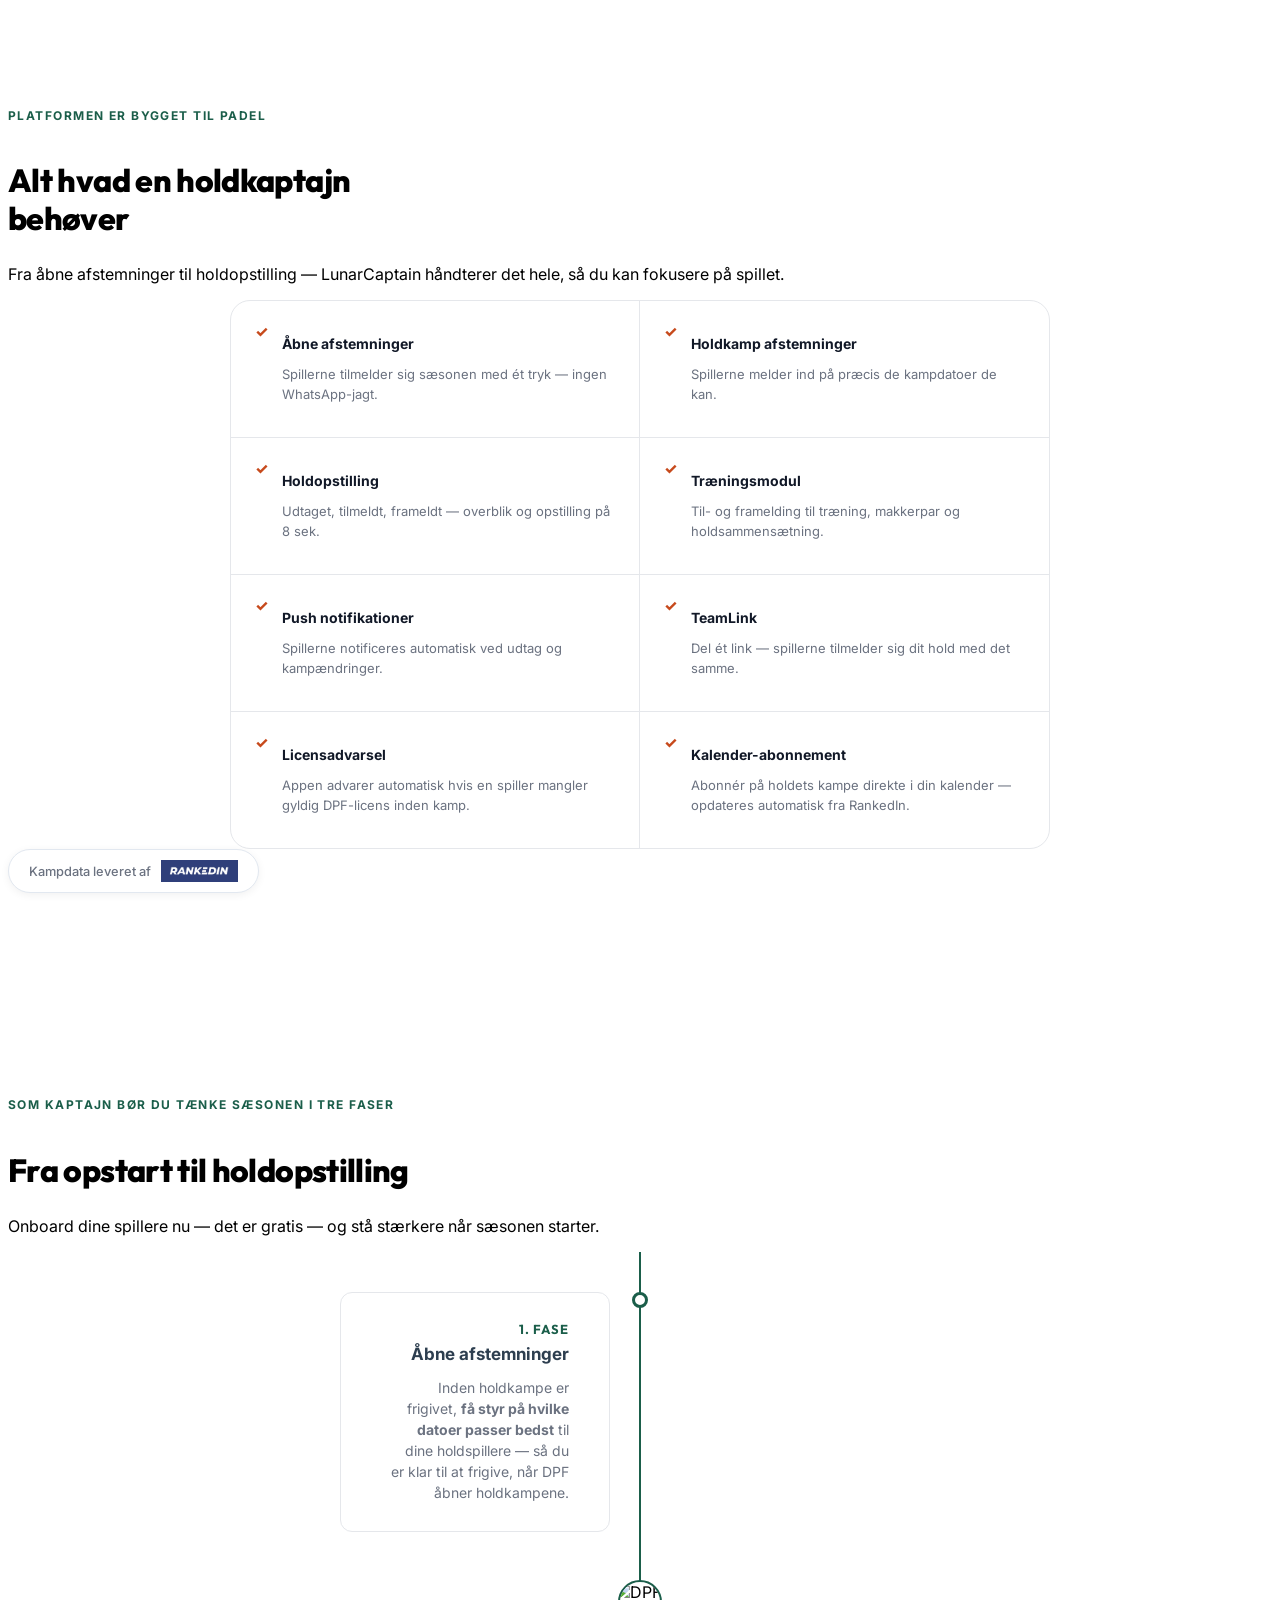
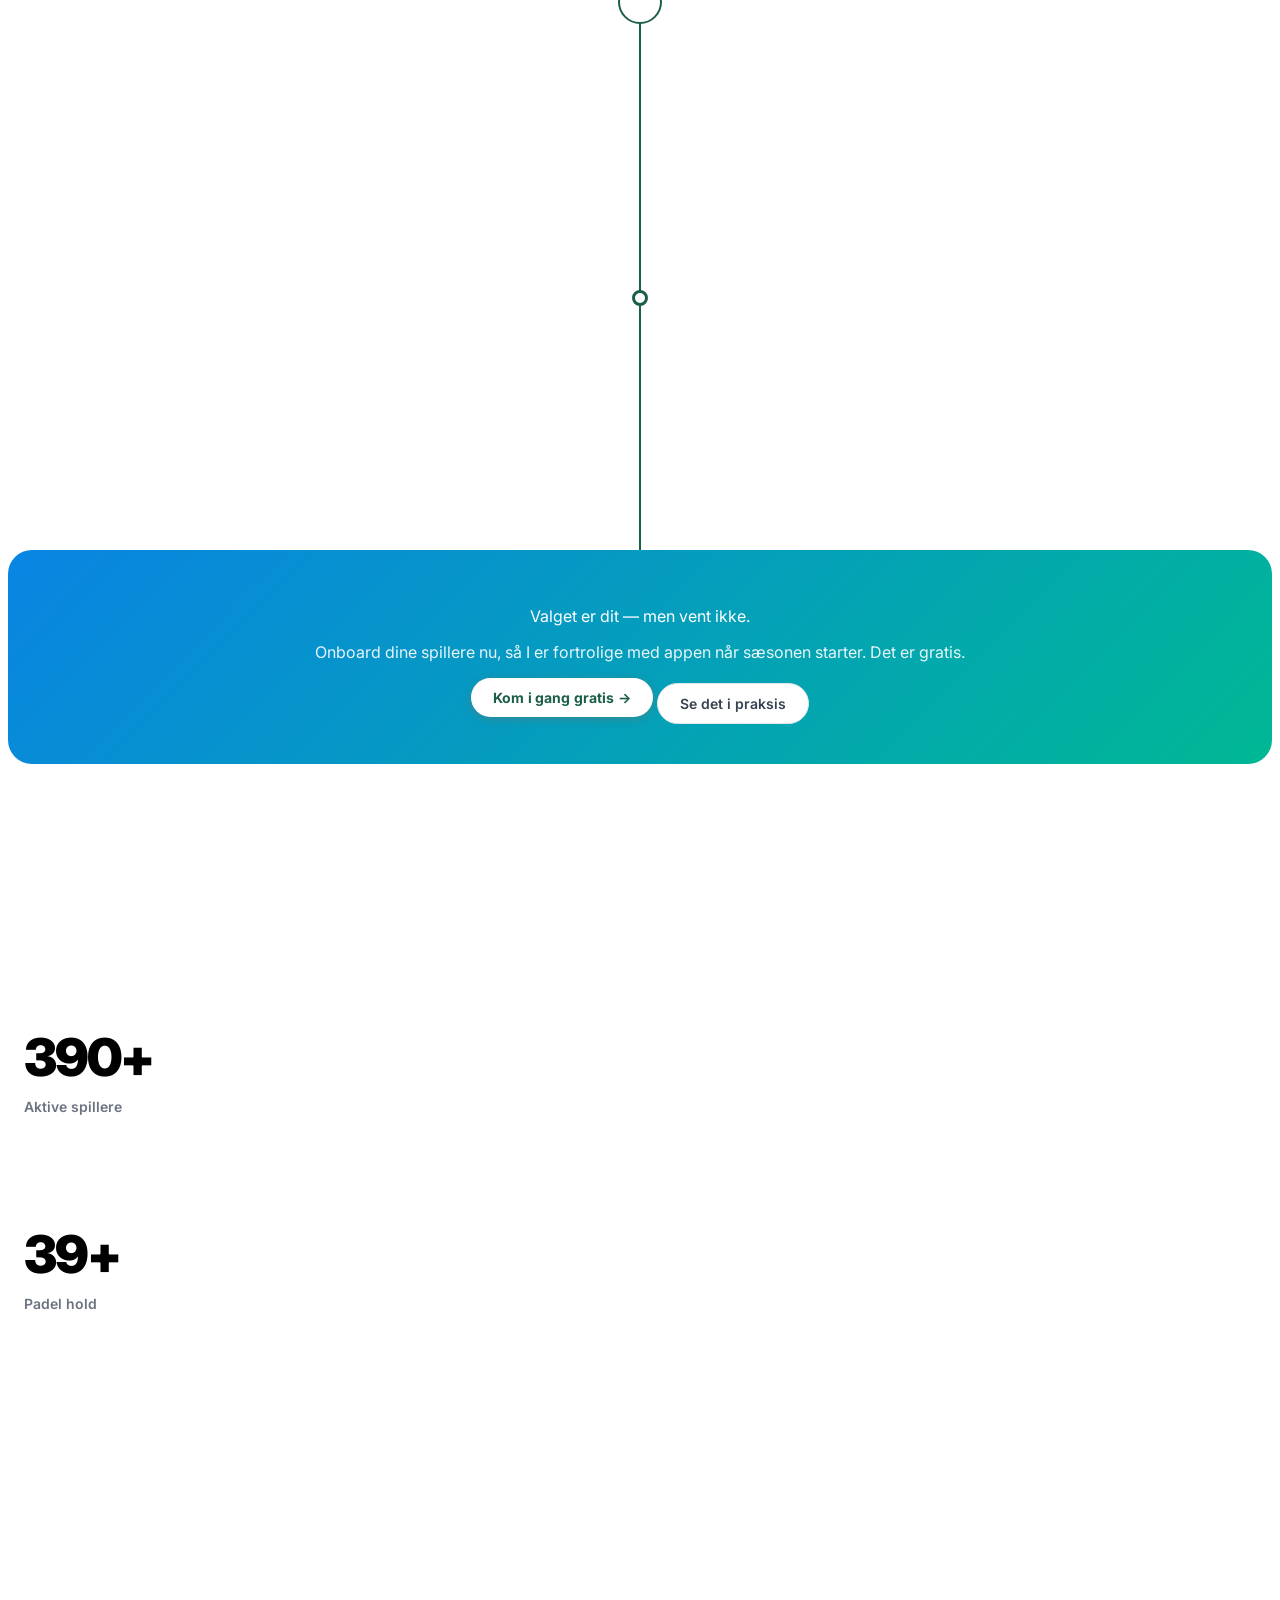
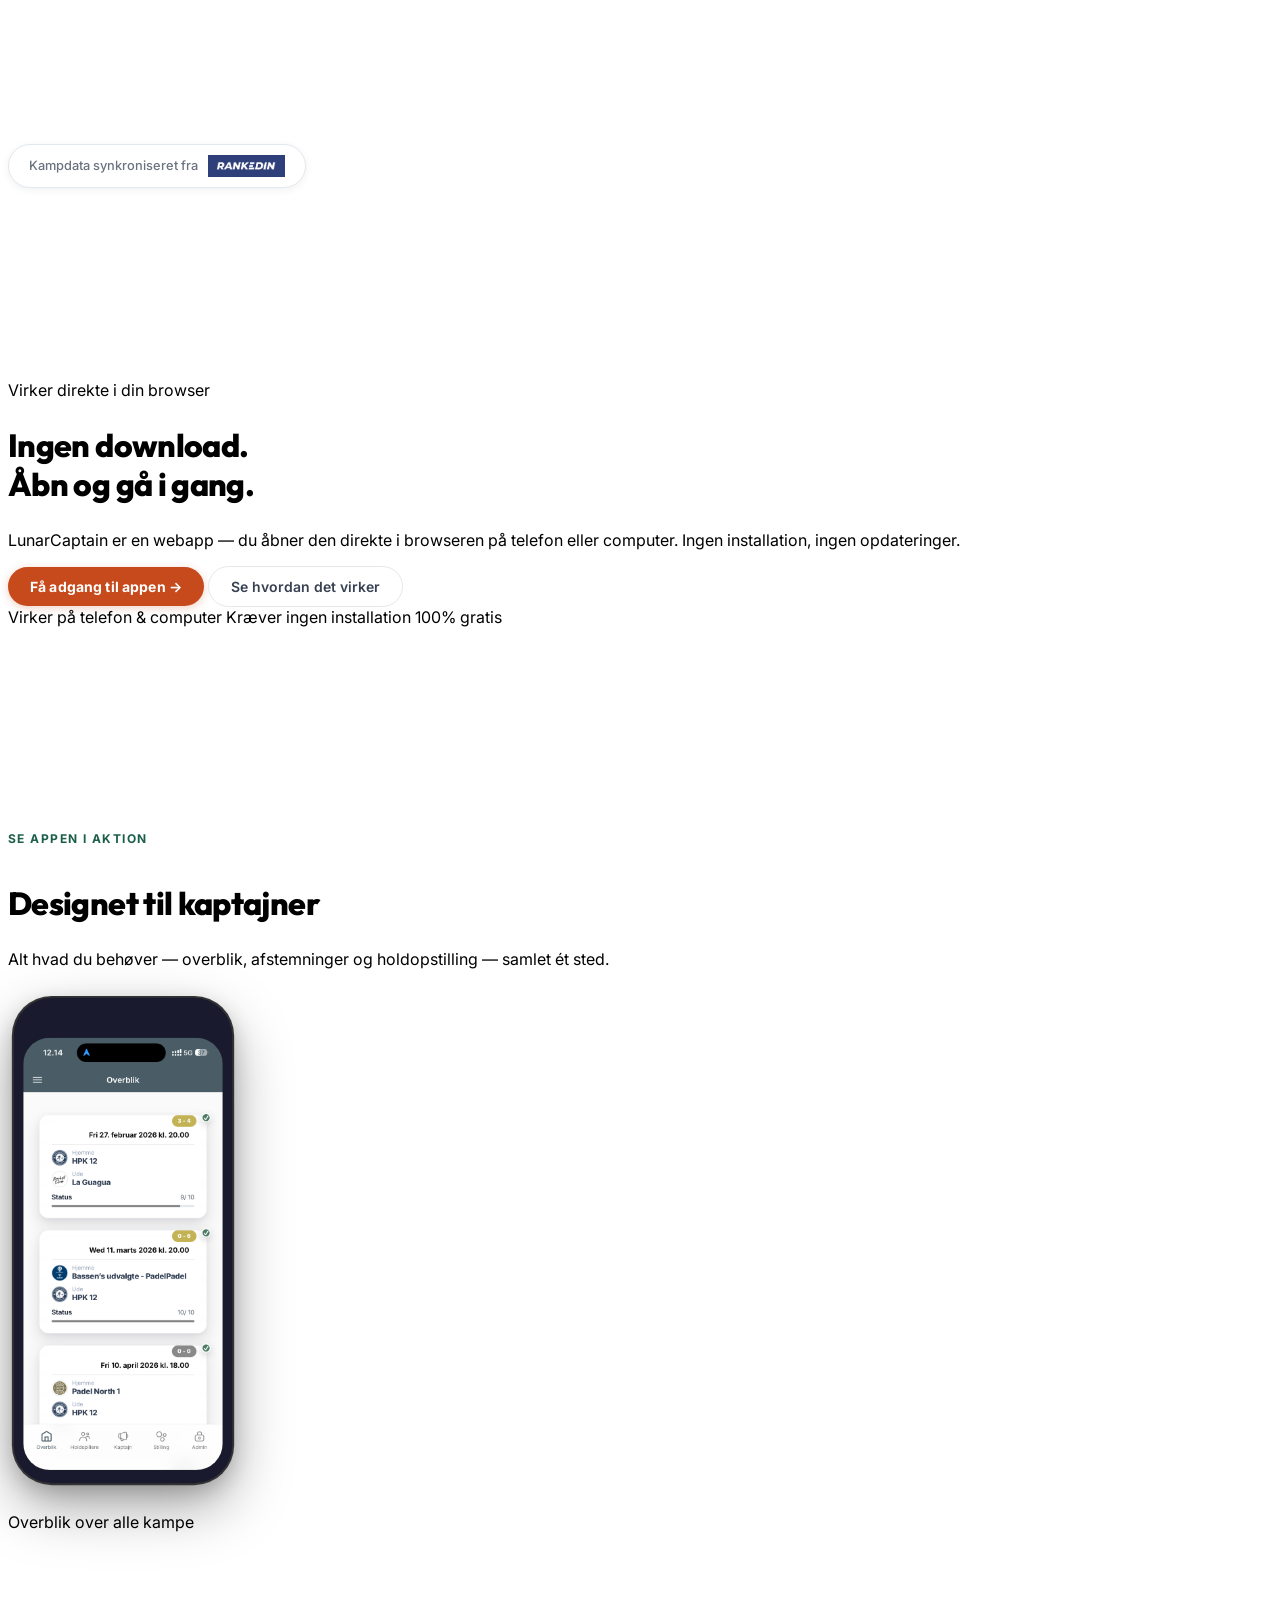
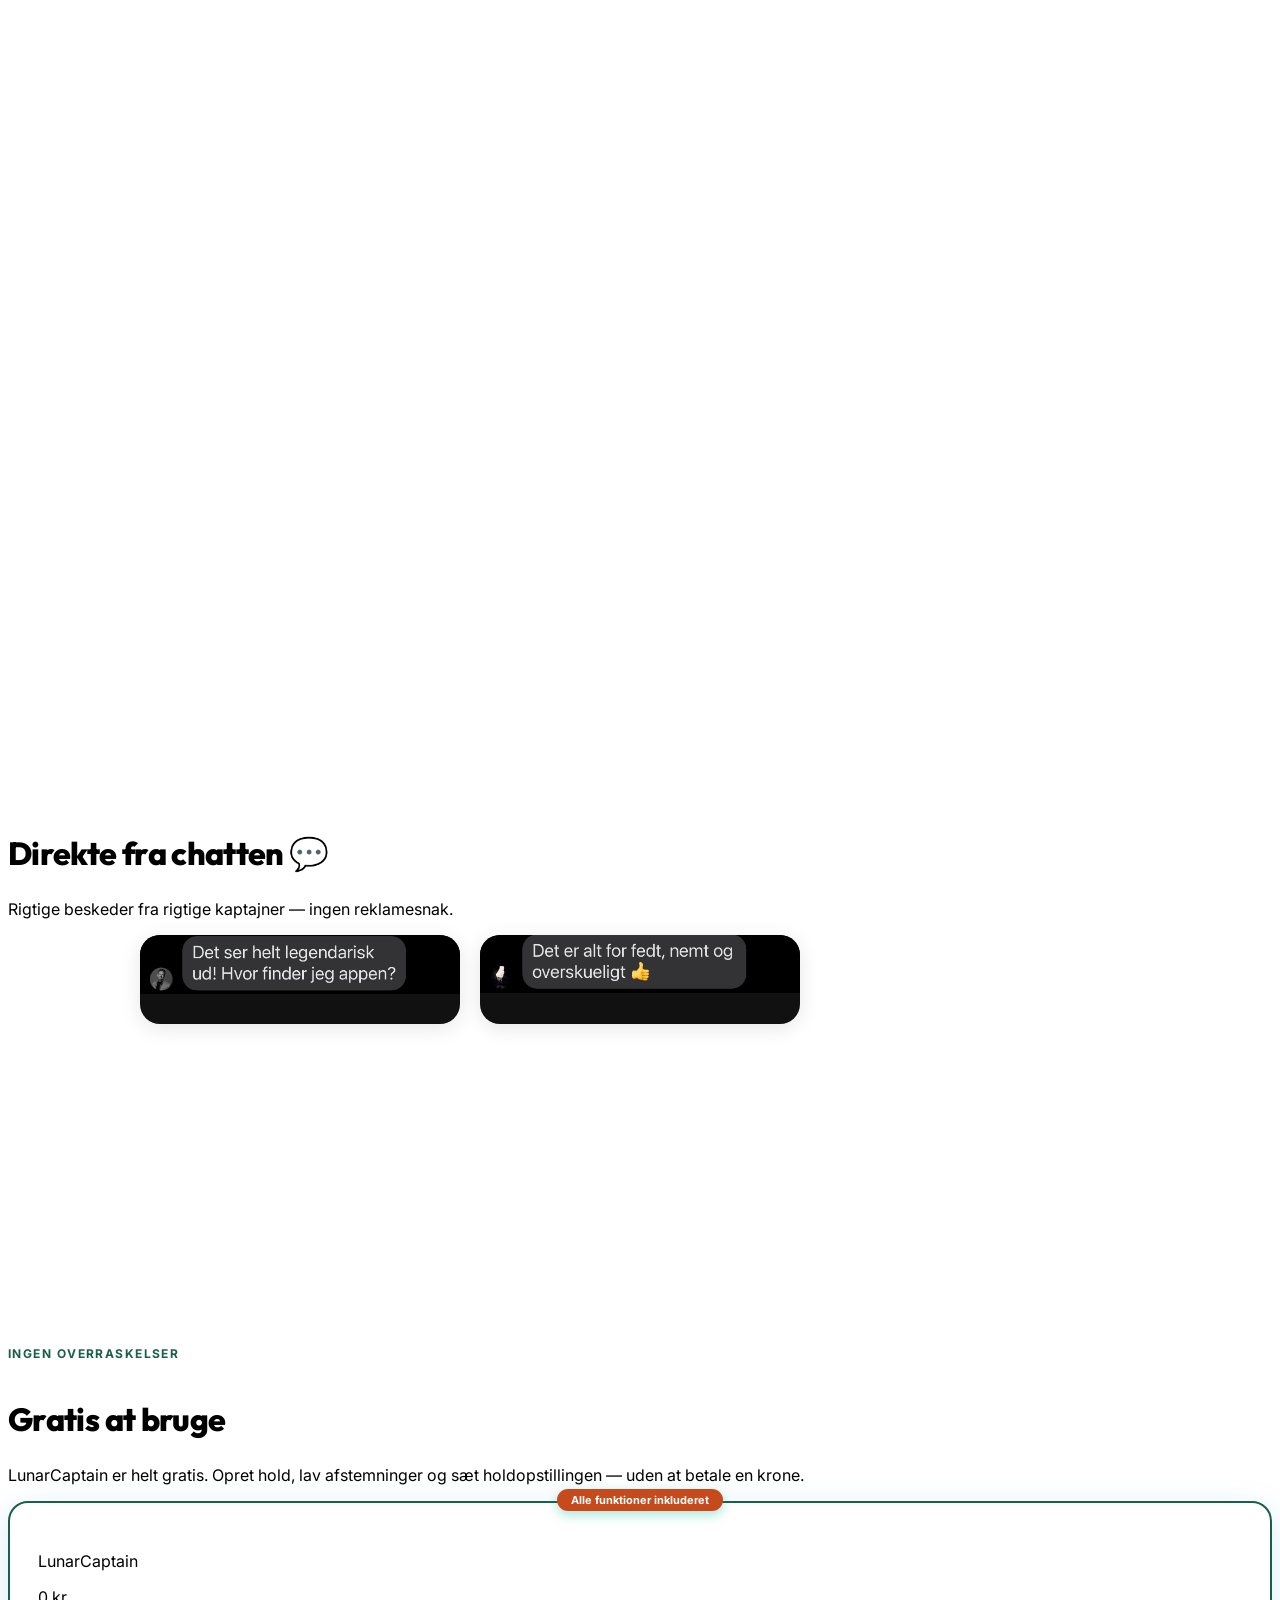
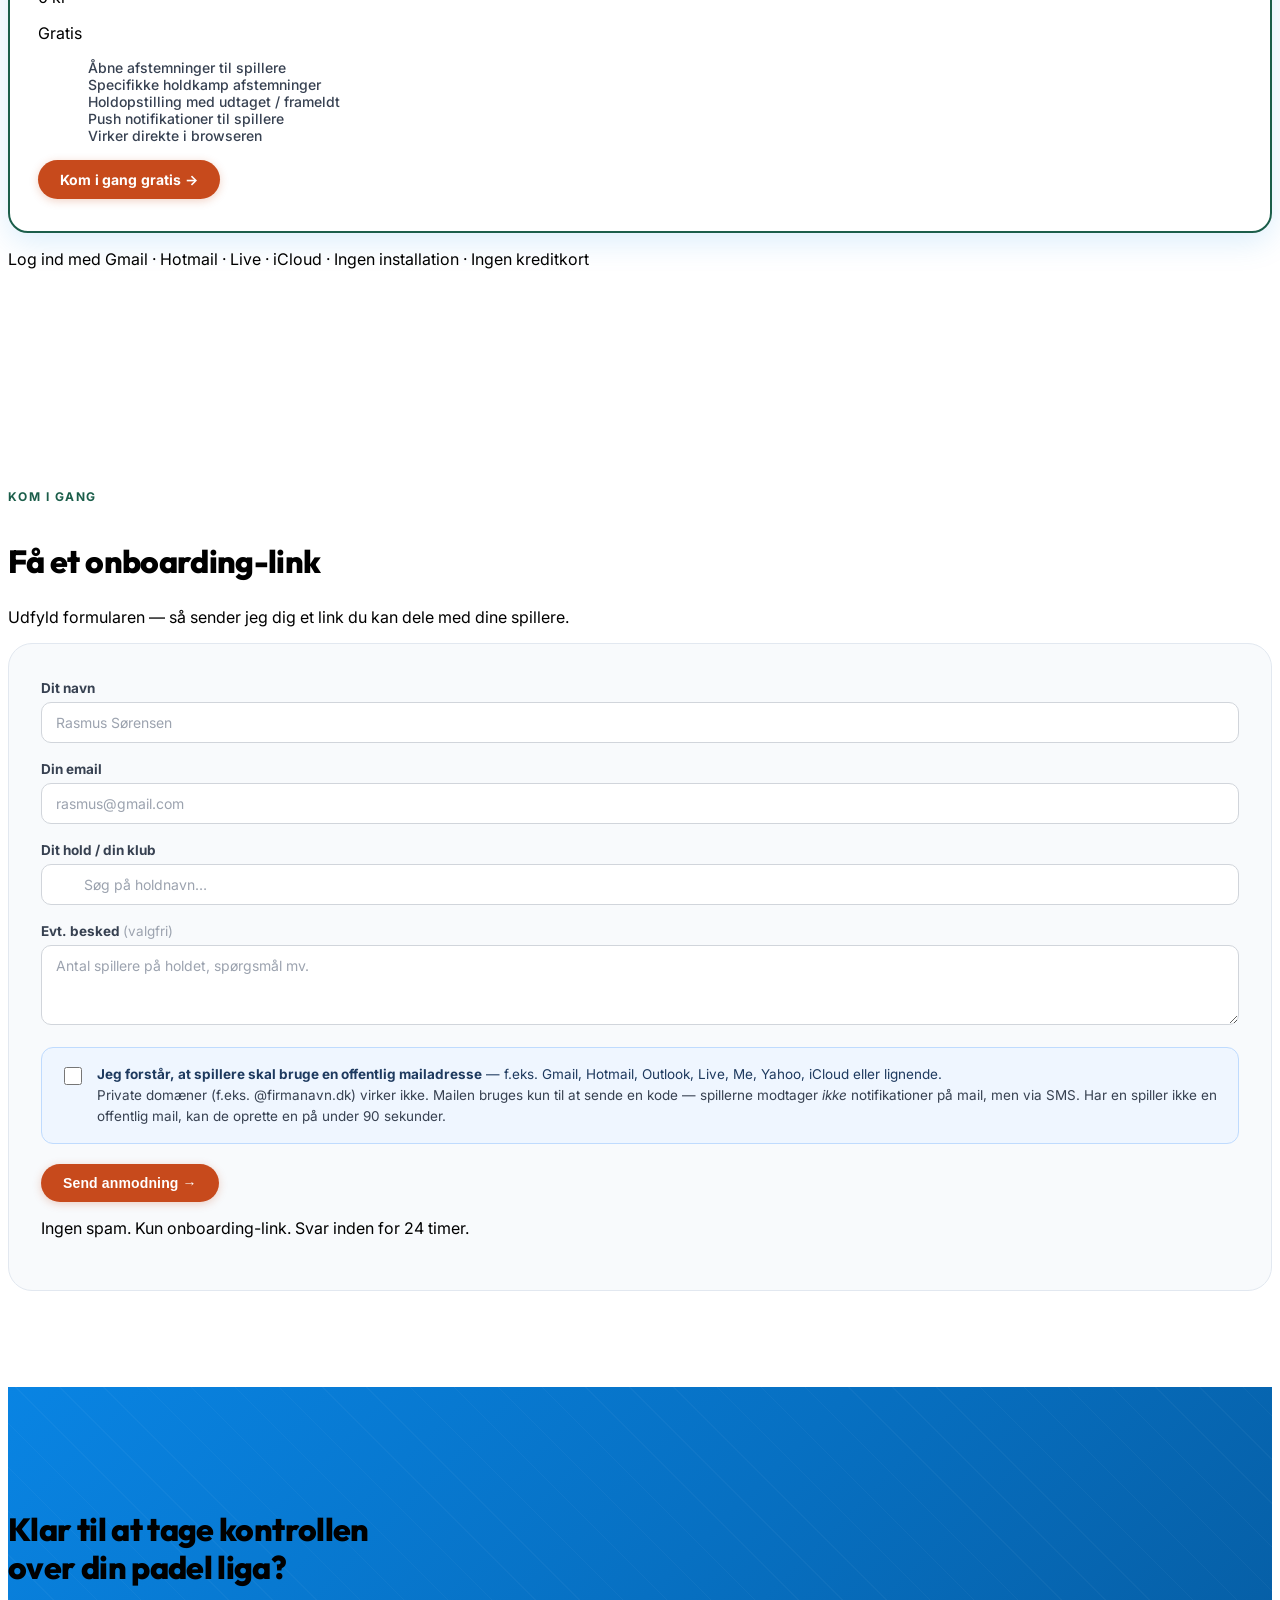
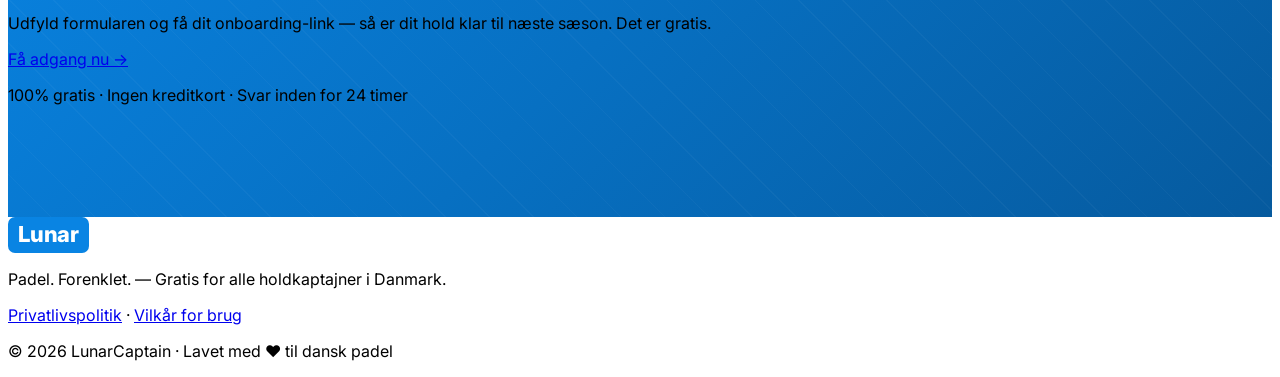
==== commit 804b4b43: "Flere ændringer Design Timeline Kontaktformular" ====
--- a/index.html
+++ b/index.html
@@ -3,31 +3,192 @@
 <head>
   <meta charset="UTF-8" />
   <meta name="viewport" content="width=device-width, initial-scale=1.0" />
-  <title>LigaCaptain — Padel Liga & Holdkaptajn Platform</title>
-  <meta name="description" content="Styr din padel liga, hold og turneringer nemt. LigaCaptain er platformen for padel spillere og klubber i Danmark." />
+  <title>LunarCaptain — Padel Liga & Holdkaptajn Platform</title>
+  <meta name="description" content="Styr din padel liga, hold og turneringer nemt. LunarCaptain er platformen for padel spillere og klubber i Danmark." />
   <link rel="preconnect" href="https://fonts.googleapis.com" />
   <link rel="preconnect" href="https://fonts.gstatic.com" crossorigin />
-  <link href="https://fonts.googleapis.com/css2?family=Inter:wght@400;500;600;700;800;900&display=swap" rel="stylesheet" />
+  <link href="https://fonts.googleapis.com/css2?family=Inter:wght@400;500;600;700;800;900&family=Outfit:wght@700;800;900&display=swap" rel="stylesheet" />
+  <link rel="stylesheet" href="style.css" />
   <script src="https://cdn.jsdelivr.net/npm/@tailwindcss/browser@4"></script>
   <script src="https://unpkg.com/lucide@latest" defer></script>
-  <link rel="stylesheet" href="style.css" />
   <style type="text/tailwindcss">
     @theme {
-      --color-primary: #0984e3;
-      --color-primary-dark: #0770c2;
-      --color-primary-light: #dbeafe;
-      --color-accent: #00B894;
-      --color-accent-dark: #00967a;
-      --color-cta: #f39c12;
-      --color-cta-hover: #d68910;
-      --color-dark: #0B1A2C;
-      --color-muted: #64748b;
-      --color-bg-soft: #f0f7ff;
+      --color-primary: #1B5E4A;
+      --color-primary-dark: #0F3E2E;
+      --color-primary-light: #E8F4F0;
+      --color-accent: #C74A1C;
+      --color-accent-dark: #A63A14;
+      --color-cta: #C74A1C;
+      --color-cta-hover: #A63A14;
+      --color-dark: #2D3E4F;
+      --color-muted: #6B7280;
+      --color-bg-soft: #F3F4F6;
       --font-sans: 'Inter', system-ui, -apple-system, sans-serif;
+    }
+  </style>
+
+  <!-- Timeline styles (inlined due to external CSS loading issue) -->
+  <style>
+    .timeline {
+      position: relative;
+      max-width: 600px;
+      margin: 0 auto;
+      padding: 40px 0;
+    }
+
+    .timeline::before {
+      content: '';
+      position: absolute;
+      left: 50%;
+      top: 0;
+      bottom: 0;
+      width: 2px;
+      background: #1B5E4A;
+      transform: translateX(-50%);
+    }
+
+    .timeline-item {
+      margin-bottom: 48px;
+      position: relative;
+    }
+
+    .timeline-item:last-child {
+      margin-bottom: 0;
+    }
+
+    .timeline-dot {
+      position: absolute;
+      left: 50%;
+      top: 0;
+      width: 16px;
+      height: 16px;
+      background: white;
+      border: 3px solid #1B5E4A;
+      border-radius: 50%;
+      transform: translateX(-50%);
+      z-index: 10;
+    }
+
+    .timeline-item:nth-child(odd) .timeline-content {
+      margin-left: 0;
+      margin-right: auto;
+      width: 45%;
+      text-align: right;
+      padding-right: 40px;
+      padding-left: 48px;
+    }
+
+    .timeline-item:nth-child(even) .timeline-content {
+      margin-left: auto;
+      margin-right: 0;
+      width: 45%;
+      text-align: left;
+      padding-left: 40px;
+    }
+
+    .timeline-content {
+      background: white;
+      border: 1.5px solid #E5E7EB;
+      border-radius: 12px;
+      padding: 28px 32px 28px 48px;
+      transition: border-color 0.3s ease, box-shadow 0.3s ease;
+    }
+
+    .timeline-content:hover {
+      border-color: #1B5E4A;
+      box-shadow: 0 4px 16px rgba(27, 94, 74, 0.1);
+    }
+
+    .timeline-content.reveal {
+      transform: translateY(60px);
+      opacity: 0;
+      transition: opacity 0.6s ease, transform 0.6s cubic-bezier(0.22, 1, 0.36, 1);
+    }
+
+    .timeline-content.reveal.visible {
+      transform: translateY(0);
+      opacity: 1;
+    }
+
+    .timeline-phase-label {
+      font-size: 13px;
+      font-weight: 700;
+      text-transform: uppercase;
+      letter-spacing: 0.08em;
+      color: #1B5E4A;
+      margin: 0 0 6px 0;
+    }
+
+    .timeline-phase-subtitle {
+      font-size: 17px;
+      font-weight: 700;
+      color: #2D3E4F;
+      margin: 0 0 12px 0;
+      line-height: 1.3;
+    }
+
+    .timeline-desc {
+      font-size: 14px;
+      color: #6B7280;
+      line-height: 1.5;
+      margin: 0;
+    }
+
+    .timeline-dot-logo {
+      width: 44px;
+      height: 44px;
+      padding: 0;
+      background: white;
+      border: 2px solid #1B5E4A;
+      overflow: hidden;
+      transform: translateX(-50%);
+    }
+
+    .timeline-dot-logo img {
+      width: 130%;
+      height: 130%;
+      object-fit: cover;
+      object-position: center;
+      margin: -15%;
+      border-radius: 50%;
+    }
+
+    .timeline-logo {
+      height: 48px;
+      width: auto;
+      margin: 12px 0;
+      object-fit: contain;
+    }
+
+    @media (max-width: 768px) {
+      .timeline::before {
+        left: 20px;
+      }
+
+      .timeline-dot {
+        left: 20px;
+      }
+
+      .timeline-item:nth-child(odd) .timeline-content,
+      .timeline-item:nth-child(even) .timeline-content {
+        width: calc(100% - 60px);
+        margin-left: auto;
+        margin-right: 0;
+        padding: 24px 24px 24px 32px;
+        text-align: left;
+      }
+
+      .timeline-header {
+        flex-direction: row;
+      }
+
+      .timeline-item:nth-child(odd) .timeline-header {
+        flex-direction: row;
+      }
     }
   </style>
 </head>
-<body class="font-sans antialiased bg-white text-gray-900">
+<body class="font-sans antialiased text-gray-900 bg-gray-50">
 
   <!-- ===================== STICKY HEADER WRAPPER ===================== -->
   <!-- Both announcement bar + navbar live here so they stack naturally.
@@ -39,8 +200,7 @@
     <div class="max-w-7xl mx-auto px-4 flex items-center justify-center gap-3 py-2.5 text-center">
       <span class="announcement-badge">🎉 Nyhed</span>
       <p class="text-sm font-medium text-white">
-        <strong class="font-bold">LigaCaptain udvider!</strong> Nu tilgængeligt i hele Danmark 🇩🇰 <span class="opacity-75">· tidligere kendt som LunarCaptain</span>
-      </p>
+        <strong class="font-bold">LunarCaptain udvider!</strong> Nu tilgængeligt i hele Danmark 🇩🇰      </p>
       <a href="#onboarding" class="text-sm font-semibold text-white underline underline-offset-2 hover:no-underline whitespace-nowrap hidden sm:inline">Kom i gang →</a>
     </div>
     <button id="close-announcement" aria-label="Luk" class="absolute right-3 top-1/2 -translate-y-1/2 text-white/70 hover:text-white transition-colors">
@@ -57,7 +217,7 @@
         <a href="#" class="flex items-center gap-3 no-underline">
           <!-- Badge wordmark -->
           <span style="display:inline-flex;align-items:center;font-family:Inter,sans-serif;font-size:20px;font-weight:800;letter-spacing:-0.01em;white-space:nowrap;">
-            <span style="background:#0984e3;color:white;padding:2px 9px;border-radius:7px;line-height:1.45;">Liga</span><span style="color:#111827;">Captain</span>
+            <span style="background:#0984e3;color:white;padding:2px 9px;border-radius:7px;line-height:1.45;">Lunar</span><span style="color:#111827;">Captain</span>
           </span>
           <!-- Divider + tagline — desktop only -->
           <span class="hidden lg:flex items-center gap-3">
@@ -136,7 +296,7 @@
             </h1>
 
             <p class="reveal text-lg lg:text-xl text-muted leading-relaxed mb-8 max-w-xl mx-auto lg:mx-0">
-              LigaCaptain er bygget til holdkaptajner der vil fokusere på det sociale&nbsp;— ikke det administrative. Fra åbne afstemninger til holdopstilling, håndterer vi det hele.
+              LunarCaptain er bygget til holdkaptajner der vil fokusere på det sociale&nbsp;— ikke det administrative. Fra åbne afstemninger til holdopstilling, håndterer vi det hele.
             </p>
 
             <div class="reveal flex flex-col sm:flex-row gap-3 justify-center lg:justify-start mb-8">
@@ -148,12 +308,12 @@
               <div class="flex -space-x-2">
                 <div class="avatar-circle bg-primary text-white">AH</div>
                 <div class="avatar-circle bg-accent text-white">SM</div>
-                <div class="avatar-circle bg-orange-400 text-white">ML</div>
-                <div class="avatar-circle bg-purple-500 text-white">JK</div>
+                <div class="avatar-circle bg-accent text-white" style="background-color: #2D3E4F;">ML</div>
+                <div class="avatar-circle bg-primary text-white" style="background-color: #0F3E2E;">JK</div>
               </div>
               <div class="text-left">
-                <div class="flex gap-0.5 text-yellow-400 text-sm mb-0.5">★★★★★</div>
-                <p class="text-sm text-muted"><strong class="text-gray-900 font-semibold">400+</strong> aktive padel spillere bruger LigaCaptain</p>
+                <div class="flex gap-0.5 text-amber-600 text-sm mb-0.5">★★★★★</div>
+                <p class="text-sm text-muted"><strong class="text-gray-900 font-semibold">400+</strong> aktive padel spillere bruger LunarCaptain</p>
               </div>
             </div>
           </div>
@@ -319,7 +479,7 @@
         <div class="text-center mb-16">
           <p class="reveal section-overline">Platformen er bygget til padel</p>
           <h2 class="reveal text-4xl lg:text-5xl font-black text-gray-900 mt-3 mb-5">Alt hvad en holdkaptajn<br class="hidden sm:block" /> behøver</h2>
-          <p class="reveal text-lg text-muted max-w-2xl mx-auto">Fra åbne afstemninger til holdopstilling — LigaCaptain håndterer det hele, så du kan fokusere på spillet.</p>
+          <p class="reveal text-lg text-muted max-w-2xl mx-auto">Fra åbne afstemninger til holdopstilling — LunarCaptain håndterer det hele, så du kan fokusere på spillet.</p>
         </div>
 
         <div class="features-checklist reveal">
@@ -402,80 +562,38 @@
           <p class="reveal text-lg text-muted max-w-2xl mx-auto">Onboard dine spillere nu — det er gratis — og stå stærkere når sæsonen starter.</p>
         </div>
 
-        <!-- Fase cards -->
-        <div class="phases-grid">
+        <!-- Timeline -->
+        <div class="timeline">
 
           <!-- Fase 1 -->
-          <div class="phase-card reveal" data-delay="0">
-            <div class="phase-header phase-header-1">
-              <span class="phase-badge">Fase 1</span>
-              <div class="phase-icon">📋</div>
-            </div>
-            <div class="phase-body">
-              <h3 class="phase-title">Åbne afstemninger</h3>
-              <p class="phase-desc">Inden DPF frigiver holdprogrammet laver du åbne afstemninger. Få dine spillere på med det samme — så I er forberedte og ingen falder fra undervejs.</p>
-              <ul class="phase-list">
-                <li><i data-lucide="check-circle-2" class="w-4 h-4"></i>Spillerne svarer med ét tryk</li>
-                <li><i data-lucide="check-circle-2" class="w-4 h-4"></i>Du ser realtids overblik</li>
-                <li><i data-lucide="check-circle-2" class="w-4 h-4"></i>Ingen jagt på WhatsApp</li>
-              </ul>
-              <div class="phase-ui phase-ui-1">
-                <p class="text-xs font-semibold text-gray-500 mb-2">Åben afstemning — Sæson 2026</p>
-                <div class="phase-player confirmed"><i data-lucide="check" class="w-3 h-3"></i><span>Rasmus S.</span><span class="ml-auto text-xs font-bold text-green-600">Tilmeldt</span></div>
-                <div class="phase-player confirmed"><i data-lucide="check" class="w-3 h-3"></i><span>Andreas E.</span><span class="ml-auto text-xs font-bold text-green-600">Tilmeldt</span></div>
-                <div class="phase-player pending"><i data-lucide="clock" class="w-3 h-3"></i><span>Morten H.</span><span class="ml-auto text-xs font-bold text-yellow-500">Afventer</span></div>
-                <div class="phase-player pending"><i data-lucide="clock" class="w-3 h-3"></i><span>Danny V.</span><span class="ml-auto text-xs font-bold text-yellow-500">Afventer</span></div>
-                <p class="text-xs text-center text-gray-400 mt-2">7 af 10 har svaret</p>
-              </div>
+          <div class="timeline-item">
+            <div class="timeline-dot"></div>
+            <div class="timeline-content reveal" data-delay="0">
+              <h3 class="timeline-phase-label">1. fase</h3>
+              <p class="timeline-phase-subtitle">Åbne afstemninger</p>
+              <p class="timeline-desc">Inden holdkampe er frigivet, <strong>få styr på hvilke datoer passer bedst</strong> til dine holdspillere — så du er klar til at frigive, når DPF åbner holdkampene.</p>
             </div>
           </div>
 
           <!-- Fase 2 -->
-          <div class="phase-card reveal" data-delay="120">
-            <div class="phase-header phase-header-2">
-              <span class="phase-badge">Fase 2 — Hektisk</span>
-              <div class="phase-icon">⚡</div>
-            </div>
-            <div class="phase-body">
-              <h3 class="phase-title">Holdkampene frigives</h3>
-              <p class="phase-desc">Du modtager datoer fra modstanderens kaptajn. Dine spillere skal be- eller afkræfte dem, så du kan give endeligt svar på hvilke datoer dit hold kan.</p>
-              <ul class="phase-list">
-                <li><i data-lucide="check-circle-2" class="w-4 h-4"></i>Specifikke afstemninger per kamp</li>
-                <li><i data-lucide="check-circle-2" class="w-4 h-4"></i>Spillerne bekræfter dato for dato</li>
-                <li><i data-lucide="check-circle-2" class="w-4 h-4"></i>Du svarer modstanderen hurtigt</li>
-              </ul>
-              <div class="phase-ui phase-ui-2">
-                <p class="text-xs font-semibold text-gray-500 mb-1">Holdkamp — Fre 10. apr</p>
-                <p class="text-xs font-semibold text-blue-600 mb-2">Mod Padel North 1</p>
-                <div class="phase-player confirmed"><i data-lucide="check" class="w-3 h-3"></i><span>Rasmus S.</span><span class="ml-auto text-xs font-bold text-green-600">Kan</span></div>
-                <div class="phase-player declined"><i data-lucide="x" class="w-3 h-3"></i><span>Morten H.</span><span class="ml-auto text-xs font-bold text-red-500">Kan ikke</span></div>
-                <div class="phase-player pending"><i data-lucide="clock" class="w-3 h-3"></i><span>Danny V.</span><span class="ml-auto text-xs font-bold text-yellow-500">Afventer</span></div>
-                <div class="phase-player confirmed"><i data-lucide="check" class="w-3 h-3"></i><span>Dan T.</span><span class="ml-auto text-xs font-bold text-green-600">Kan</span></div>
-              </div>
+          <div class="timeline-item">
+            <div class="timeline-dot timeline-dot-logo">
+              <img src="https://www.danskpadelforbund.dk/wp-content/uploads/2020/05/Dansk_Padel_Forbund_LOGO_600x300.png" alt="DPF" />
+            </div>
+            <div class="timeline-content reveal" data-delay="200">
+              <h3 class="timeline-phase-label">2. fase</h3>
+              <p class="timeline-phase-subtitle">DPF frigiver holdkampene</p>
+              <p class="timeline-desc"><strong>Nemt at oprette afstemning for specifikke holdkampe.</strong> Modtag datoer fra modstanderne og <strong>få dine spillere til at bekræfte</strong> — alt på ét sted.</p>
             </div>
           </div>
 
           <!-- Fase 3 -->
-          <div class="phase-card reveal" data-delay="240">
-            <div class="phase-header phase-header-3">
-              <span class="phase-badge">Fase 3</span>
-              <div class="phase-icon">🏆</div>
-            </div>
-            <div class="phase-body">
-              <h3 class="phase-title">Programmet er fastlagt</h3>
-              <p class="phase-desc">Spillerne kan se i appen om de er udtaget. Sæt holdopstillingen på 8 sekunder — så ved dine spillere hvem makkeren er, og ikke finder ud af det 10 minutter før kamp.</p>
-              <ul class="phase-list">
-                <li><i data-lucide="check-circle-2" class="w-4 h-4"></i>Overblik: udtaget / tilmeldt / frameldt</li>
-                <li><i data-lucide="check-circle-2" class="w-4 h-4"></i>Holdopstilling klar på 8 sek</li>
-                <li><i data-lucide="check-circle-2" class="w-4 h-4"></i>Spillerne ved hvem makkeren er i god tid</li>
-              </ul>
-              <div class="phase-ui phase-ui-3">
-                <p class="text-xs font-semibold text-gray-500 mb-2">Holdopstilling — 1. runde</p>
-                <div class="phase-lineup-row"><span class="phase-lineup-num">#3</span><span>Rasmus S.</span><span class="ml-auto text-xs phase-tag-udtaget">Udtaget</span></div>
-                <div class="phase-lineup-row"><span class="phase-lineup-num">#7</span><span>Andreas E.</span><span class="ml-auto text-xs phase-tag-udtaget">Udtaget</span></div>
-                <div class="phase-lineup-row"><span class="phase-lineup-num">#9</span><span>Kenneth B.</span><span class="ml-auto text-xs phase-tag-tilmeldt">Tilmeldt</span></div>
-                <div class="phase-lineup-row opacity-50"><span class="phase-lineup-num">#6</span><span>Morten H.</span><span class="ml-auto text-xs phase-tag-frameldt">Frameldt</span></div>
-              </div>
+          <div class="timeline-item">
+            <div class="timeline-dot"></div>
+            <div class="timeline-content reveal" data-delay="400">
+              <h3 class="timeline-phase-label">3. fase</h3>
+              <p class="timeline-phase-subtitle">Holdkampene er fastlagt</p>
+              <p class="timeline-desc"><strong>Sæt holdopstillingen på 8 sekunder.</strong> Spillerne ved hvem makkeren er — ingen spørgsmål, ingen forvirring.</p>
             </div>
           </div>
 
@@ -541,7 +659,7 @@
             Virker direkte i din browser
           </div>
           <h2 class="text-4xl lg:text-5xl font-black text-gray-900 mt-3 mb-5">Ingen download.<br />Åbn og gå i gang.</h2>
-          <p class="text-lg text-muted mb-8 max-w-xl mx-auto">LigaCaptain er en webapp — du åbner den direkte i browseren på telefon eller computer. Ingen installation, ingen opdateringer.</p>
+          <p class="text-lg text-muted mb-8 max-w-xl mx-auto">LunarCaptain er en webapp — du åbner den direkte i browseren på telefon eller computer. Ingen installation, ingen opdateringer.</p>
           <div class="flex flex-col sm:flex-row gap-4 justify-center mb-6">
             <a href="#onboarding" class="btn-primary text-base px-8 py-3.5">Få adgang til appen &rarr;</a>
             <a href="#how-it-works" class="btn-secondary text-base px-8 py-3.5">Se hvordan det virker</a>
@@ -627,18 +745,18 @@
         <div class="text-center mb-12">
           <p class="reveal section-overline">Ingen overraskelser</p>
           <h2 class="reveal text-4xl lg:text-5xl font-black text-gray-900 mt-3 mb-4">Gratis at bruge</h2>
-          <p class="reveal text-lg text-muted max-w-xl mx-auto">LigaCaptain er helt gratis. Opret hold, lav afstemninger og sæt holdopstillingen — uden at betale en krone.</p>
+          <p class="reveal text-lg text-muted max-w-xl mx-auto">LunarCaptain er helt gratis. Opret hold, lav afstemninger og sæt holdopstillingen — uden at betale en krone.</p>
         </div>
 
         <div class="max-w-md mx-auto">
           <div class="pricing-card pricing-popular reveal text-center">
             <div class="popular-badge">Alle funktioner inkluderet</div>
-            <p class="text-sm font-semibold text-primary uppercase tracking-wide mb-4">LigaCaptain</p>
+            <p class="text-sm font-semibold text-primary uppercase tracking-wide mb-4">LunarCaptain</p>
             <div class="flex items-end gap-1 justify-center mb-1">
               <span class="text-6xl font-black text-gray-900">0</span>
               <span class="text-xl text-muted mb-2">kr</span>
             </div>
-            <p class="text-muted mb-8">For altid gratis</p>
+            <p class="text-muted mb-8">Gratis</p>
             <ul class="space-y-3 mb-8 text-left">
               <li class="pricing-feature"><i data-lucide="check" class="w-4 h-4 text-accent flex-shrink-0"></i>Åbne afstemninger til spillere</li>
               <li class="pricing-feature"><i data-lucide="check" class="w-4 h-4 text-accent flex-shrink-0"></i>Specifikke holdkamp afstemninger</li>
@@ -718,8 +836,19 @@
             <textarea id="besked" name="besked" rows="3" placeholder="Antal spillere på holdet, spørgsmål mv." class="form-input form-textarea" style="width:100%;padding:11px 14px;border:1.5px solid #d1d5db;border-radius:10px;font-size:14px;color:#111827;background:white;outline:none;font-family:inherit;resize:vertical;min-height:80px;box-sizing:border-box;"></textarea>
           </div>
 
+          <!-- Checkbox: offentlig mail -->
+          <div style="margin-bottom:20px;background:#eff6ff;border:1.5px solid #bfdbfe;border-radius:12px;padding:16px 18px;">
+            <label style="display:flex;align-items:flex-start;gap:12px;cursor:pointer;">
+              <input type="checkbox" id="mail-forstaet" name="mail-forstaet" required style="margin-top:3px;width:18px;height:18px;flex-shrink:0;accent-color:#1B5E4A;cursor:pointer;" />
+              <span style="font-size:13.5px;color:#1e3a5f;line-height:1.55;">
+                <strong>Jeg forstår, at spillere skal bruge en offentlig mailadresse</strong> — f.eks. Gmail, Hotmail, Outlook, Live, Me, Yahoo, iCloud eller lignende.<br>
+                <span style="color:#374151;">Private domæner (f.eks. @firmanavn.dk) virker ikke. Mailen bruges kun til at sende en kode — spillerne modtager <em>ikke</em> notifikationer på mail, men via SMS. Har en spiller ikke en offentlig mail, kan de oprette en på under 90 sekunder.</span>
+              </span>
+            </label>
+          </div>
+
           <!-- Hidden fields -->
-          <input type="hidden" name="_subject" value="Ny onboarding-anmodning — LigaCaptain" />
+          <input type="hidden" name="_subject" value="Ny onboarding-anmodning — LunarCaptain" />
           <input type="hidden" name="_next" value="" />
 
           <button type="submit" class="btn-primary w-full py-4 text-base mt-2">
@@ -767,7 +896,7 @@
       <!-- Logo wordmark -->
       <a href="#" class="no-underline">
         <span style="display:inline-flex;align-items:center;font-family:Inter,sans-serif;font-size:22px;font-weight:800;letter-spacing:-0.01em;">
-          <span style="background:#0984e3;color:white;padding:2px 10px;border-radius:7px;line-height:1.45;">Liga</span><span style="color:white;">Captain</span>
+          <span style="background:#0984e3;color:white;padding:2px 10px;border-radius:7px;line-height:1.45;">Lunar</span><span style="color:white;">Captain</span>
         </span>
       </a>
 
@@ -779,7 +908,7 @@
         <a href="#" class="hover:text-gray-400 transition-colors">Vilkår for brug</a>
       </div>
 
-      <p class="text-xs text-gray-700">&copy; 2026 LigaCaptain &middot; Lavet med ❤️ til dansk padel</p>
+      <p class="text-xs text-gray-700">&copy; 2026 LunarCaptain &middot; Lavet med ❤️ til dansk padel</p>
 
     </div>
   </footer>
--- a/style.css
+++ b/style.css
@@ -3,19 +3,20 @@
    ============================================================ */
 
 :root {
-  --color-primary:       #0984e3;
-  --color-primary-dark:  #0770c2;
-  --color-primary-light: #dbeafe;
-  --color-accent:        #00B894;
-  --color-accent-dark:   #00967a;
-  --color-cta:           #f39c12;
-  --color-cta-hover:     #d68910;
-  --color-dark:          #0B1A2C;
-  --color-muted:         #64748b;
-  --color-bg:            #ffffff;
-  --color-bg-soft:       #f0f7ff;
-  --color-border:        #e2e8f0;
+  --color-primary:       #1B5E4A;
+  --color-primary-dark:  #0F3E2E;
+  --color-primary-light: #E8F4F0;
+  --color-accent:        #C74A1C;
+  --color-accent-dark:   #A63A14;
+  --color-cta:           #C74A1C;
+  --color-cta-hover:     #A63A14;
+  --color-dark:          #2D3E4F;
+  --color-muted:         #6B7280;
+  --color-bg:            #FAFBFC;
+  --color-bg-soft:       #F3F4F6;
+  --color-border:        #E5E7EB;
   --font-sans:           'Inter', system-ui, -apple-system, sans-serif;
+  --font-display:        'Outfit', system-ui, -apple-system, sans-serif;
 }
 
 /* Base */
@@ -32,13 +33,34 @@
   box-sizing: border-box;
 }
 
+/* Headings — refined minimalist typography */
+h1, h2, h3, h4, h5, h6 {
+  font-family: var(--font-display);
+  font-weight: 800;
+  letter-spacing: -0.02em;
+}
+
+h1 {
+  font-size: 3.5rem;
+  line-height: 1.1;
+}
+
+h2 {
+  font-size: 2rem;
+  line-height: 1.2;
+}
+
+h3 {
+  font-size: 1.5rem;
+}
+
 /* ============================================================
    ANNOUNCEMENT BAR
    ============================================================ */
 
 .announcement-bar {
   position: relative; /* sits inside #sticky-header wrapper */
-  background: linear-gradient(90deg, #0770c2 0%, #0984e3 50%, #00B894 100%);
+  background: linear-gradient(90deg, #1B5E4A 0%, #0F3E2E 50%, #2D3E4F 100%);
 }
 
 .announcement-bar.hidden {
@@ -64,13 +86,13 @@
   align-items: center;
   gap: 8px;
   padding: 6px 14px 6px 10px;
-  background: linear-gradient(135deg, #fff7e6 0%, #fff3cd 100%);
-  border: 1.5px solid #f39c12;
+  background: linear-gradient(135deg, #FEF3E2 0%, #FCE8D6 100%);
+  border: 1.5px solid #C74A1C;
   border-radius: 9999px;
   font-size: 13.5px;
   font-weight: 600;
-  color: #92400e;
-  box-shadow: 0 2px 8px rgba(243,156,18,0.18), 0 0 0 3px rgba(243,156,18,0.10);
+  color: #8B4513;
+  box-shadow: 0 2px 8px rgba(199,74,28,0.12), 0 0 0 3px rgba(199,74,28,0.08);
   animation: badge-pulse 3s ease-in-out infinite;
 }
 
@@ -78,7 +100,7 @@
   width: 8px;
   height: 8px;
   border-radius: 50%;
-  background: #f39c12;
+  background: #C74A1C;
   flex-shrink: 0;
   animation: dot-ping 1.5s ease-in-out infinite;
 }
@@ -89,8 +111,8 @@
 }
 
 @keyframes badge-pulse {
-  0%, 100% { box-shadow: 0 2px 8px rgba(243,156,18,0.18), 0 0 0 3px rgba(243,156,18,0.10); }
-  50%       { box-shadow: 0 2px 16px rgba(243,156,18,0.30), 0 0 0 5px rgba(243,156,18,0.15); }
+  0%, 100% { box-shadow: 0 2px 8px rgba(199,74,28,0.12), 0 0 0 3px rgba(199,74,28,0.08); }
+  50%       { box-shadow: 0 2px 16px rgba(199,74,28,0.20), 0 0 0 5px rgba(199,74,28,0.10); }
 }
 
 @keyframes dot-ping {
@@ -163,9 +185,9 @@
   max-height: 0;
   overflow: hidden;
   transition: max-height 0.35s cubic-bezier(0.4, 0, 0.2, 1);
-  background: white;
+  background: #FAFBFC;
   border-bottom: 1px solid var(--color-border);
-  box-shadow: 0 8px 24px rgba(0, 0, 0, 0.08);
+  box-shadow: 0 8px 24px rgba(0, 0, 0, 0.06);
 }
 
 .mobile-drawer.open {
@@ -184,7 +206,7 @@
 }
 
 .mobile-nav-link:hover {
-  background: #f0f7ff;
+  background: #E8F4F0;
   color: var(--color-primary);
 }
 
@@ -213,7 +235,7 @@
   border: none;
   cursor: pointer;
   transition: background 0.2s ease, transform 0.15s ease, box-shadow 0.2s ease;
-  box-shadow: 0 2px 8px rgba(243, 156, 18, 0.35);
+  box-shadow: 0 2px 8px rgba(199, 74, 28, 0.25);
   white-space: nowrap;
 }
 
@@ -259,13 +281,13 @@
   background-image:
     repeating-linear-gradient(
       0deg, transparent, transparent 59px,
-      rgba(9, 132, 227, 0.035) 59px, rgba(9, 132, 227, 0.035) 60px
+      rgba(27, 94, 74, 0.03) 59px, rgba(27, 94, 74, 0.03) 60px
     ),
     repeating-linear-gradient(
       90deg, transparent, transparent 59px,
-      rgba(9, 132, 227, 0.035) 59px, rgba(9, 132, 227, 0.035) 60px
+      rgba(27, 94, 74, 0.03) 59px, rgba(27, 94, 74, 0.03) 60px
     );
-  background-color: #fafcff;
+  background-color: #FAFBFC;
 }
 
 /* Avatar circles */
@@ -295,11 +317,11 @@
   background: white;
   border-radius: 36px;
   box-shadow:
-    0 0 0 2px #e2e8f0,
+    0 0 0 2px #E5E7EB,
     0 0 0 8px white,
-    0 0 0 10px #e2e8f0,
-    0 32px 64px rgba(9, 132, 227, 0.18),
-    0 16px 32px rgba(0, 0, 0, 0.1);
+    0 0 0 10px #E5E7EB,
+    0 32px 64px rgba(27, 94, 74, 0.12),
+    0 16px 32px rgba(0, 0, 0, 0.08);
   overflow: hidden;
   border: none;
 }
@@ -1457,6 +1479,142 @@
 }
 
 /* ============================================================
+   TIMELINE (Phases)
+   ============================================================ */
+
+.timeline {
+  position: relative;
+  max-width: 600px;
+  margin: 0 auto;
+  padding: 40px 0;
+}
+
+.timeline::before {
+  content: '';
+  position: absolute;
+  left: 50%;
+  top: 0;
+  bottom: 0;
+  width: 2px;
+  background: var(--color-primary);
+  transform: translateX(-50%);
+}
+
+.timeline-item {
+  margin-bottom: 48px;
+  position: relative;
+}
+
+.timeline-item:last-child {
+  margin-bottom: 0;
+}
+
+.timeline-dot {
+  position: absolute;
+  left: 50%;
+  top: 0;
+  width: 16px;
+  height: 16px;
+  background: white;
+  border: 3px solid var(--color-primary);
+  border-radius: 50%;
+  transform: translateX(-50%);
+  z-index: 10;
+}
+
+.timeline-item:nth-child(odd) .timeline-content {
+  margin-left: 0;
+  margin-right: auto;
+  width: 45%;
+  text-align: right;
+  padding-right: 40px;
+}
+
+.timeline-item:nth-child(even) .timeline-content {
+  margin-left: auto;
+  margin-right: 0;
+  width: 45%;
+  text-align: left;
+  padding-left: 40px;
+}
+
+.timeline-content {
+  background: white;
+  border: 1.5px solid var(--color-border);
+  border-radius: 12px;
+  padding: 24px;
+  transition: border-color 0.3s ease, box-shadow 0.3s ease;
+}
+
+.timeline-content:hover {
+  border-color: var(--color-primary);
+  box-shadow: 0 4px 16px rgba(27, 94, 74, 0.1);
+}
+
+.timeline-header {
+  display: flex;
+  align-items: baseline;
+  gap: 12px;
+  margin-bottom: 8px;
+}
+
+.timeline-item:nth-child(odd) .timeline-header {
+  flex-direction: row-reverse;
+}
+
+.timeline-phase-num {
+  font-size: 24px;
+  font-weight: 900;
+  color: var(--color-primary);
+  line-height: 1;
+  flex-shrink: 0;
+}
+
+.timeline-phase-title {
+  font-size: 16px;
+  font-weight: 700;
+  color: var(--color-dark);
+  line-height: 1.3;
+  margin: 0;
+}
+
+.timeline-desc {
+  font-size: 14px;
+  color: var(--color-muted);
+  line-height: 1.5;
+  margin: 0;
+}
+
+/* Mobile: Stack timeline vertically */
+@media (max-width: 768px) {
+  .timeline::before {
+    left: 20px;
+  }
+
+  .timeline-dot {
+    left: 20px;
+  }
+
+  .timeline-item:nth-child(odd) .timeline-content,
+  .timeline-item:nth-child(even) .timeline-content {
+    width: calc(100% - 60px);
+    margin-left: auto;
+    margin-right: 0;
+    padding-left: 0;
+    padding-right: 0;
+    text-align: left;
+  }
+
+  .timeline-header {
+    flex-direction: row;
+  }
+
+  .timeline-item:nth-child(odd) .timeline-header {
+    flex-direction: row;
+  }
+}
+
+/* ============================================================
    REDUCED MOTION
    ============================================================ */
 
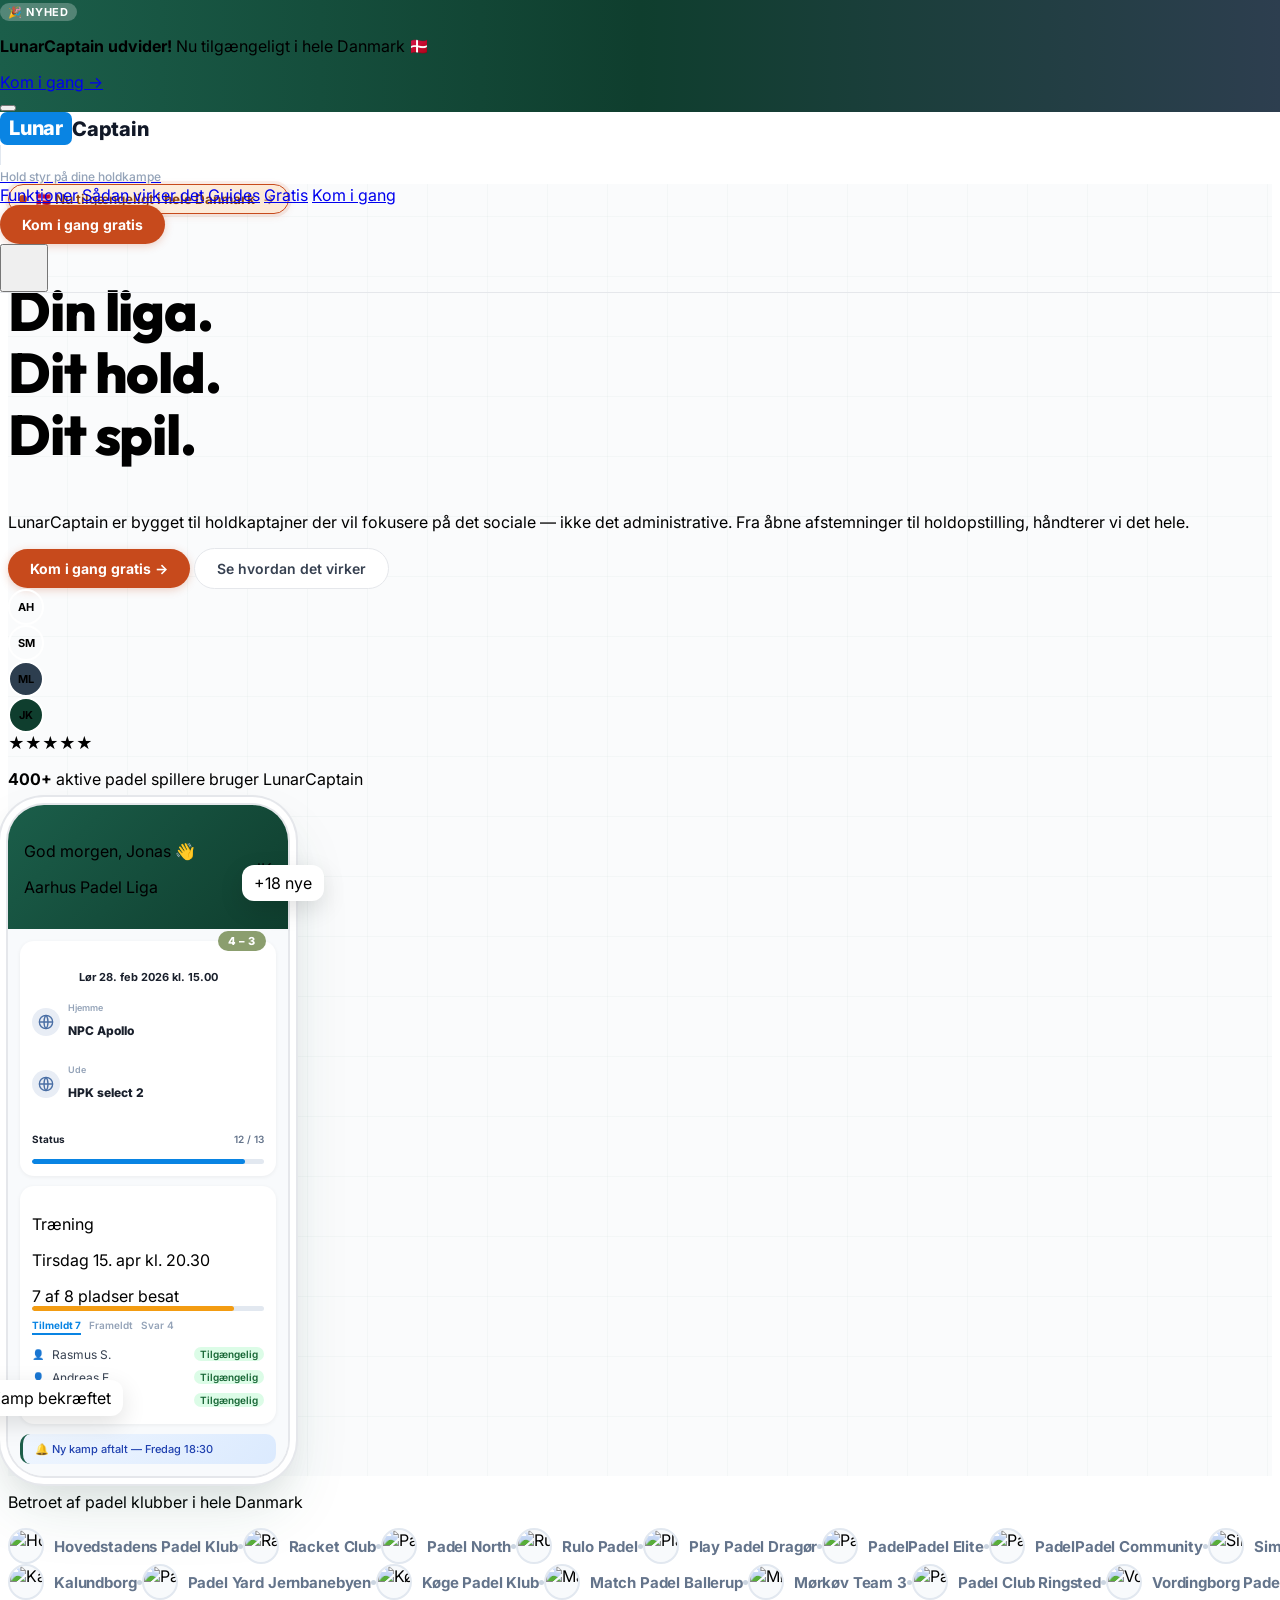
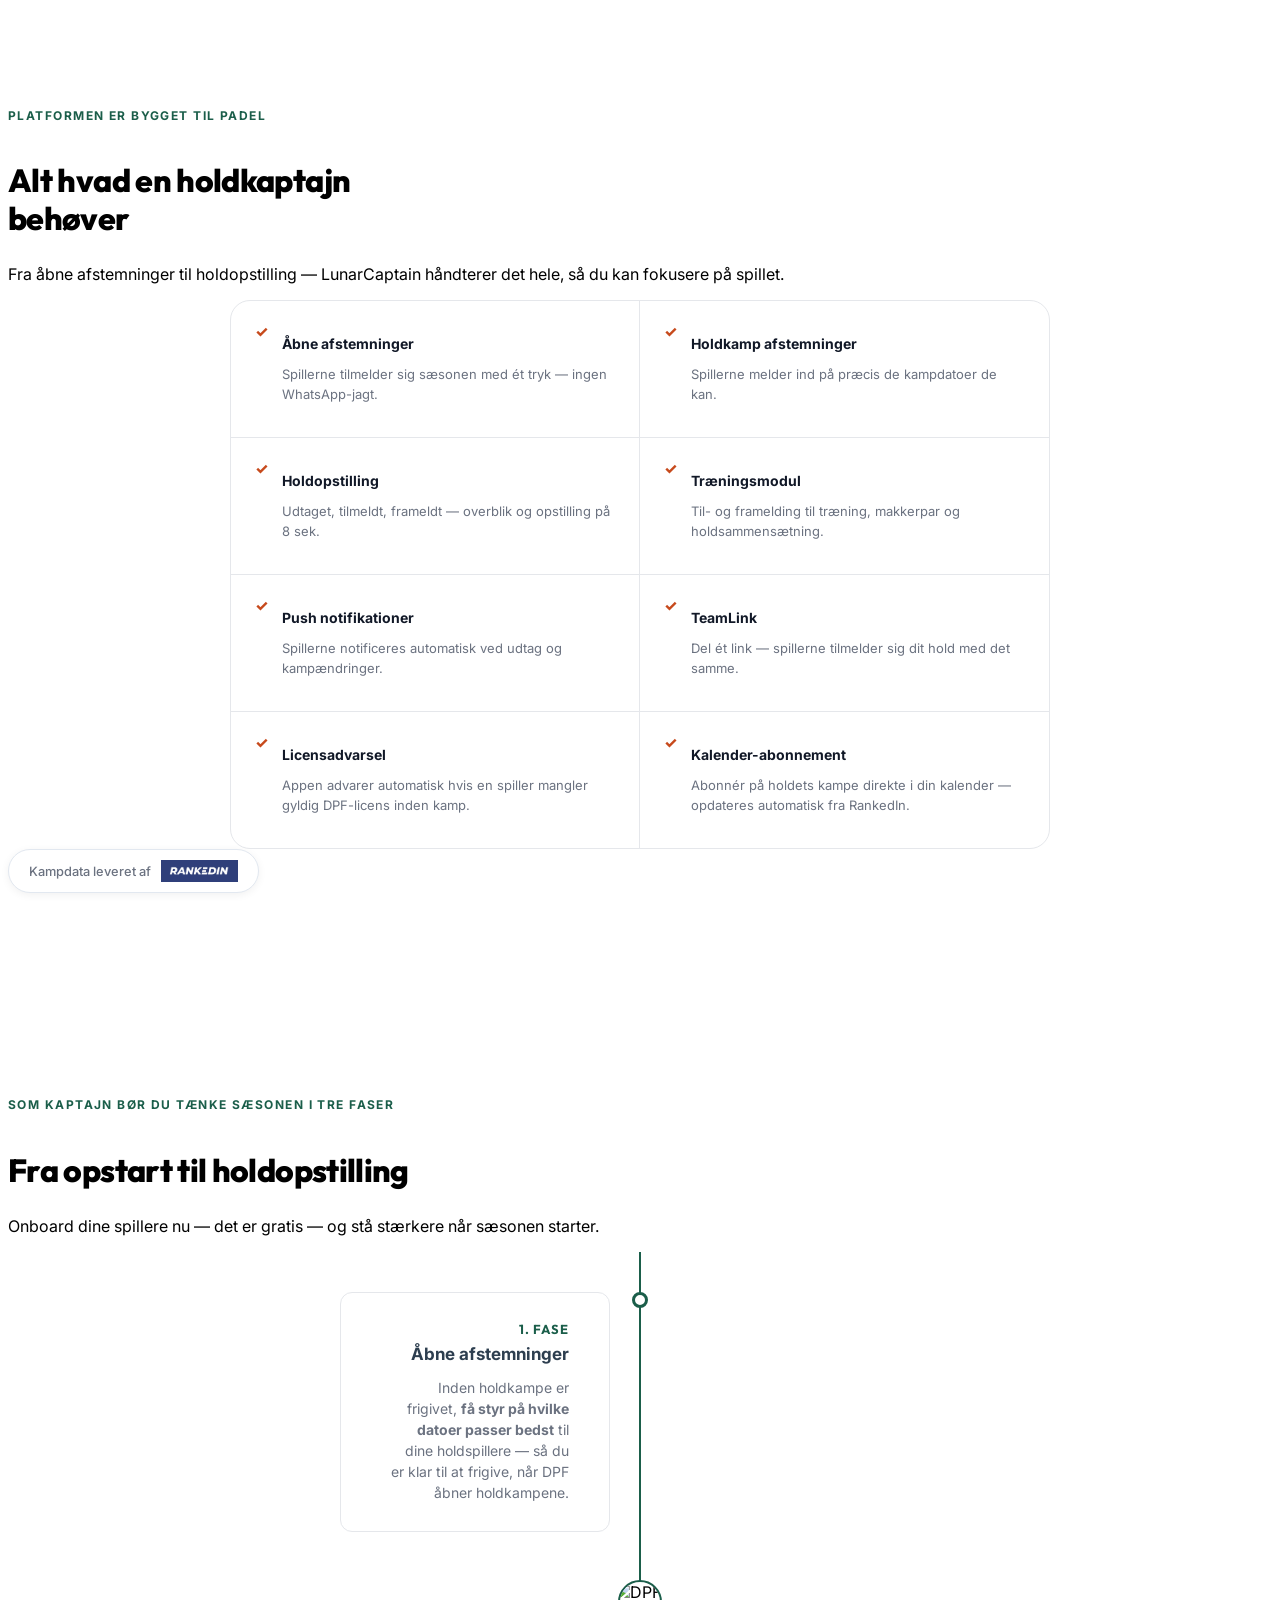
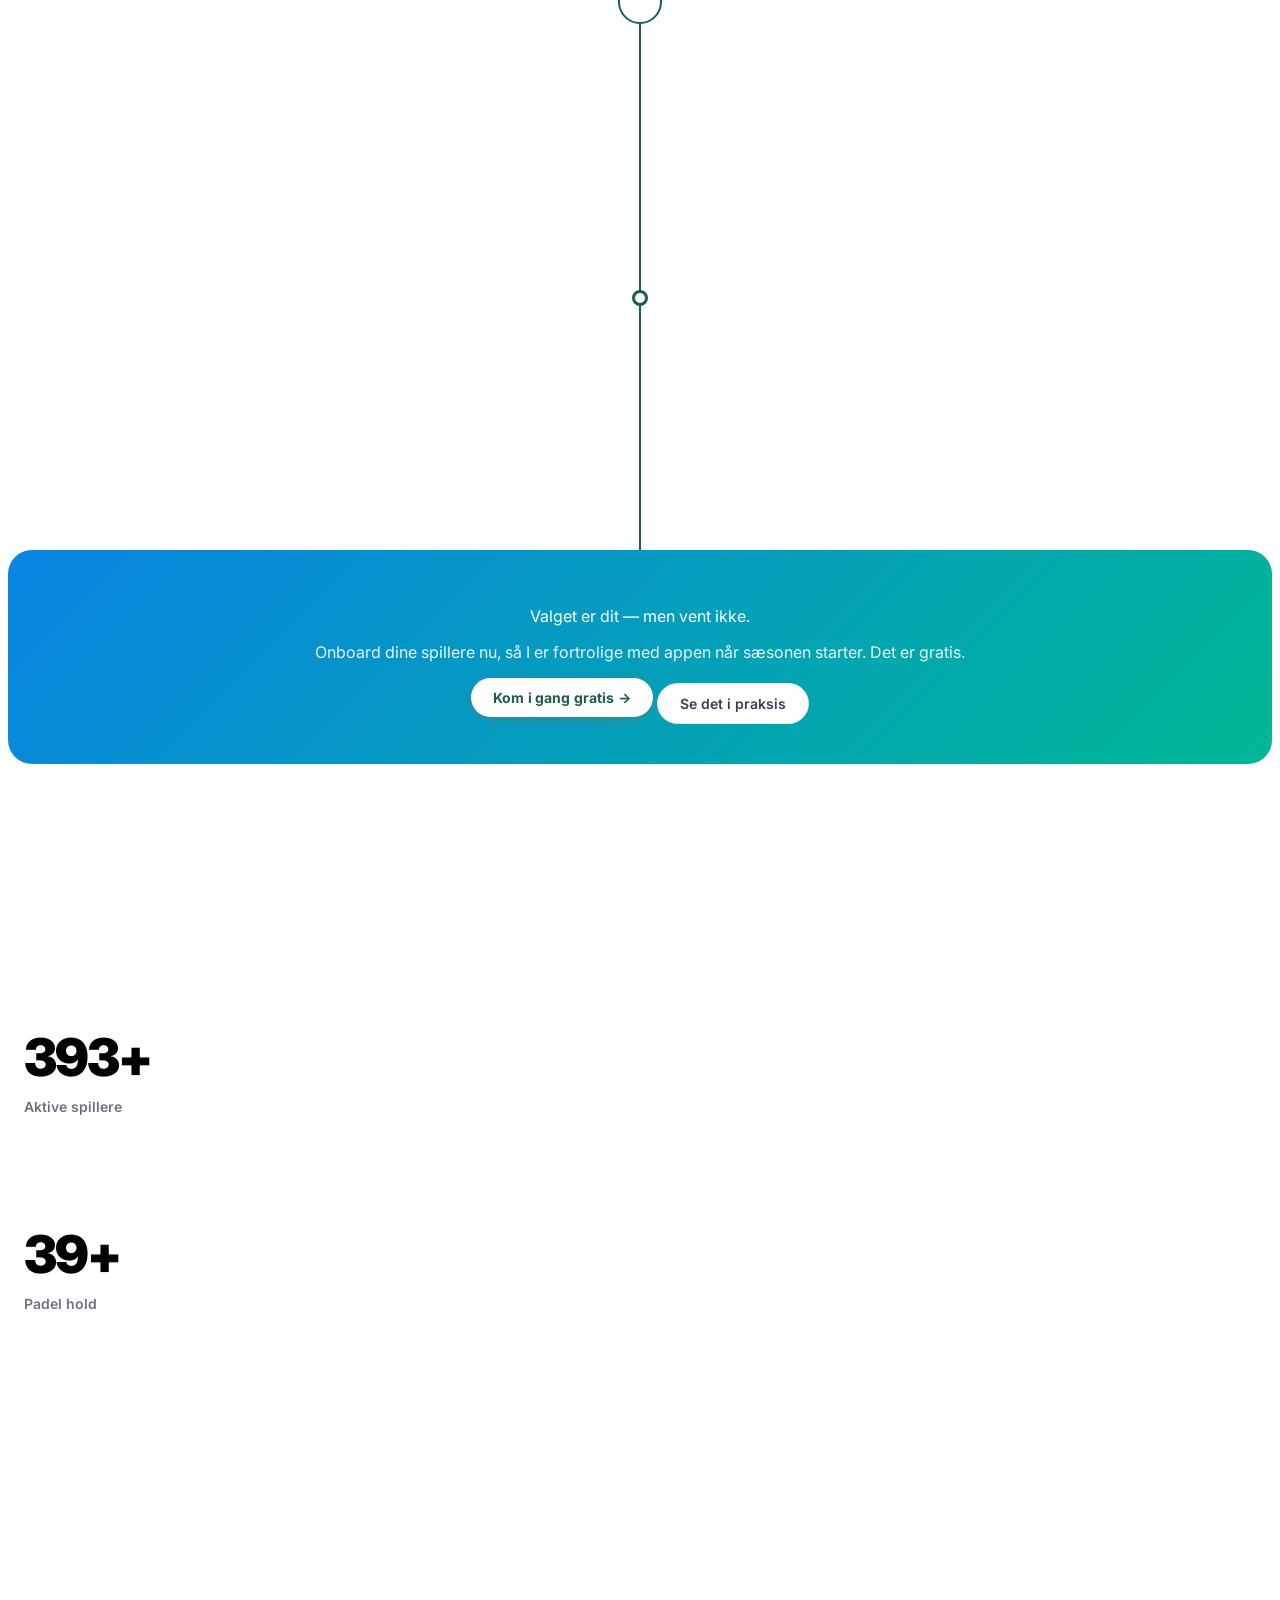
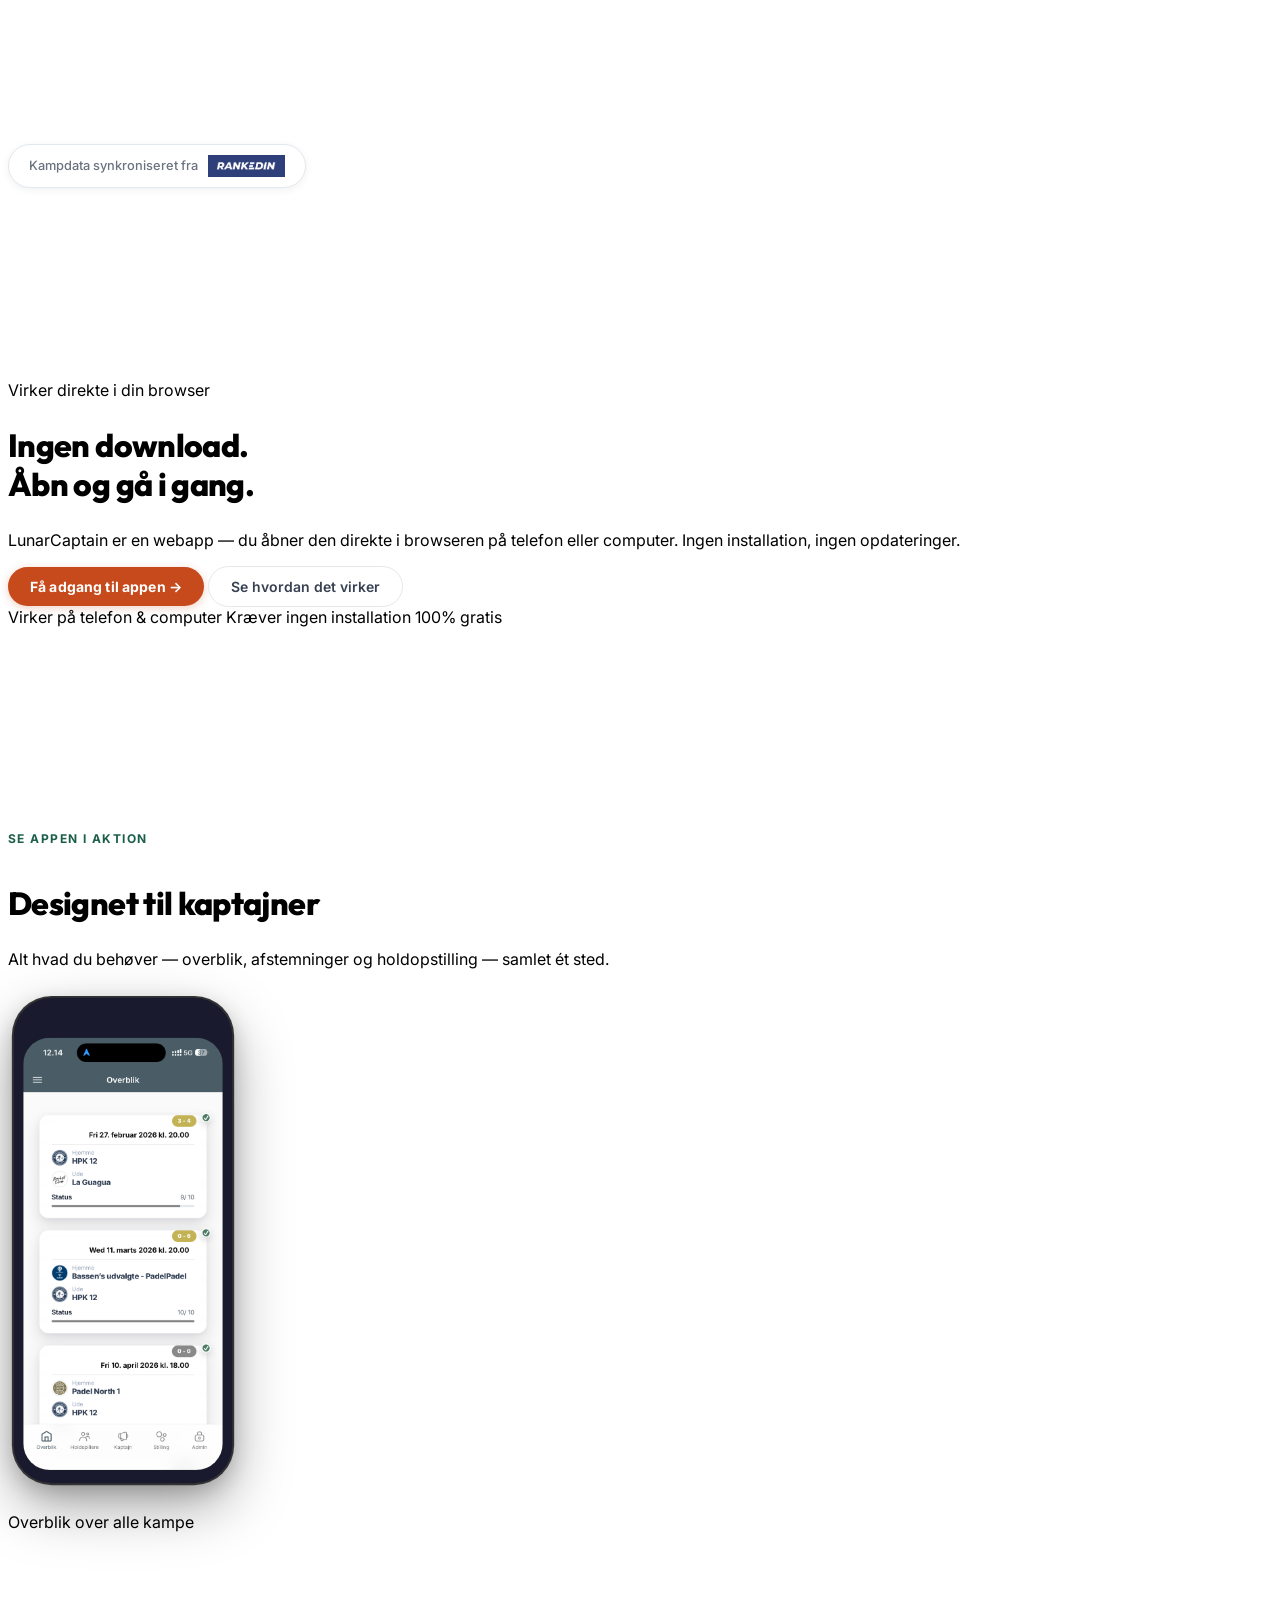
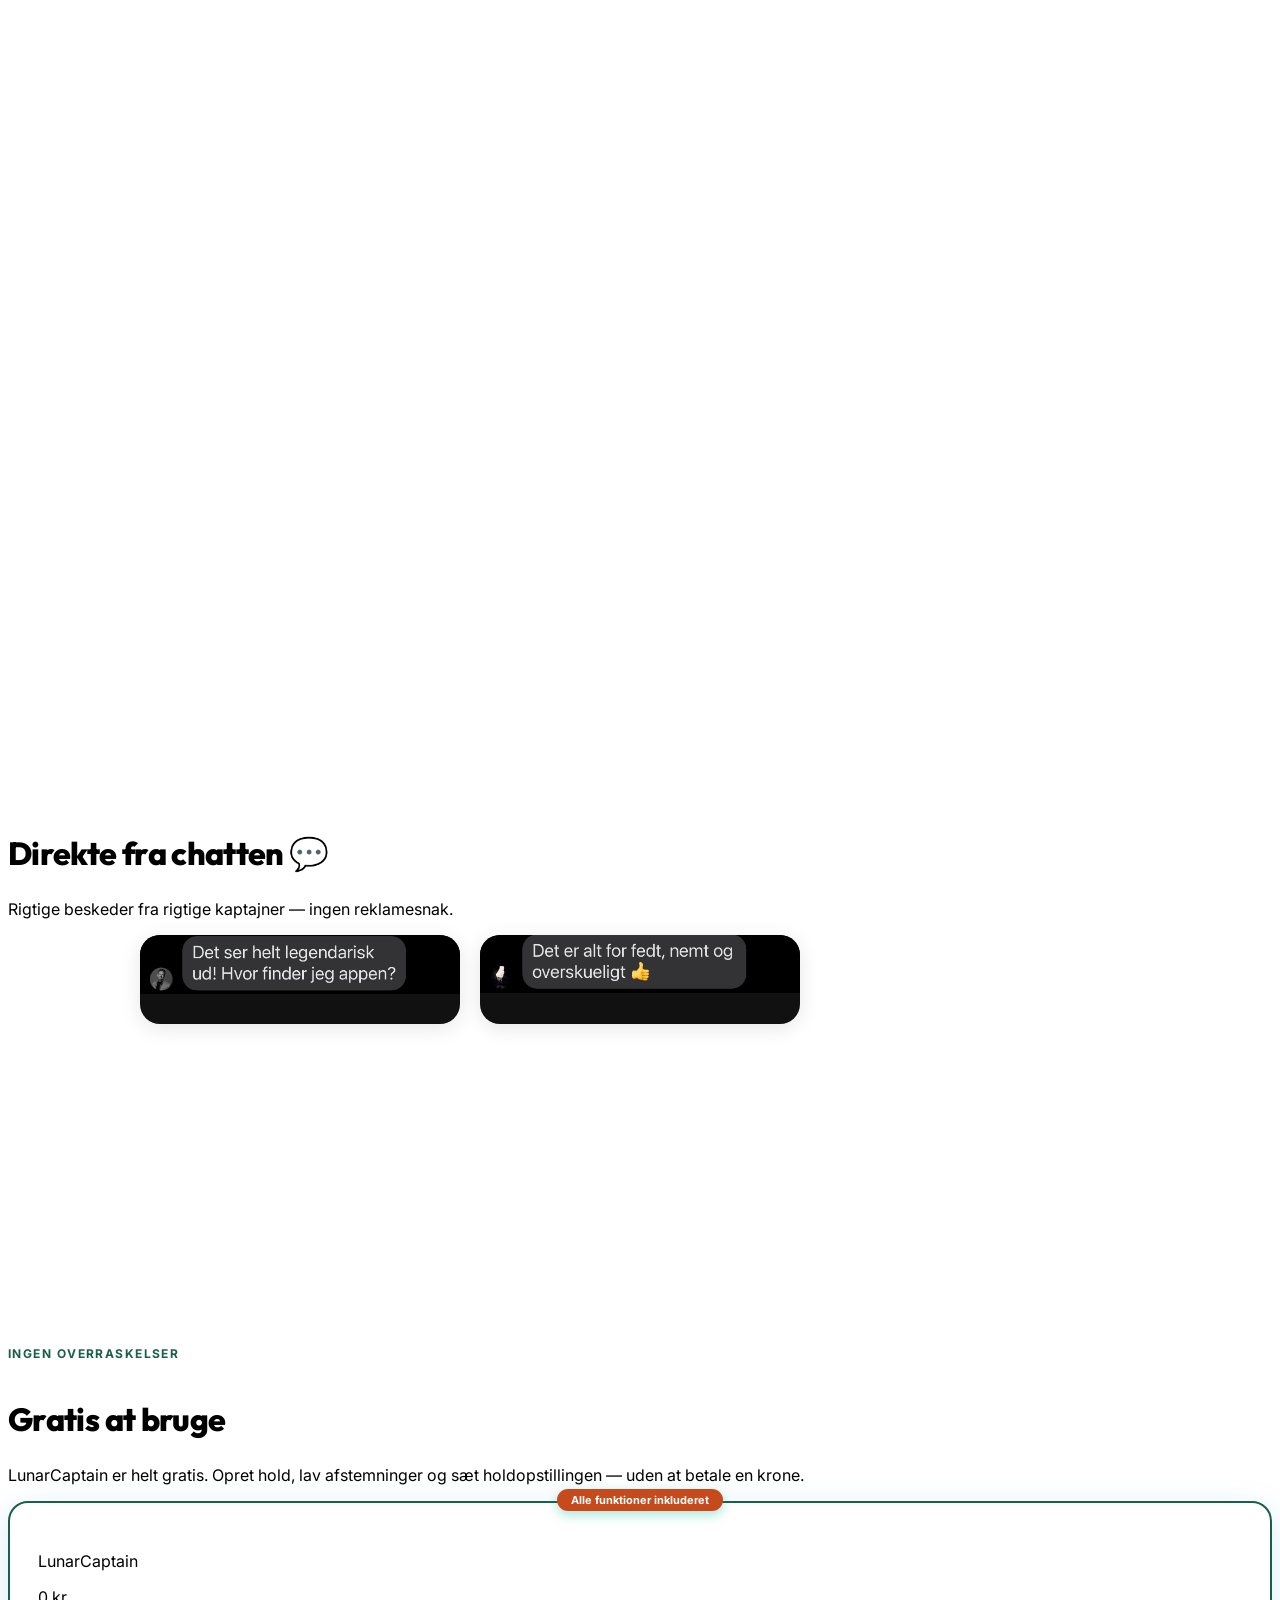
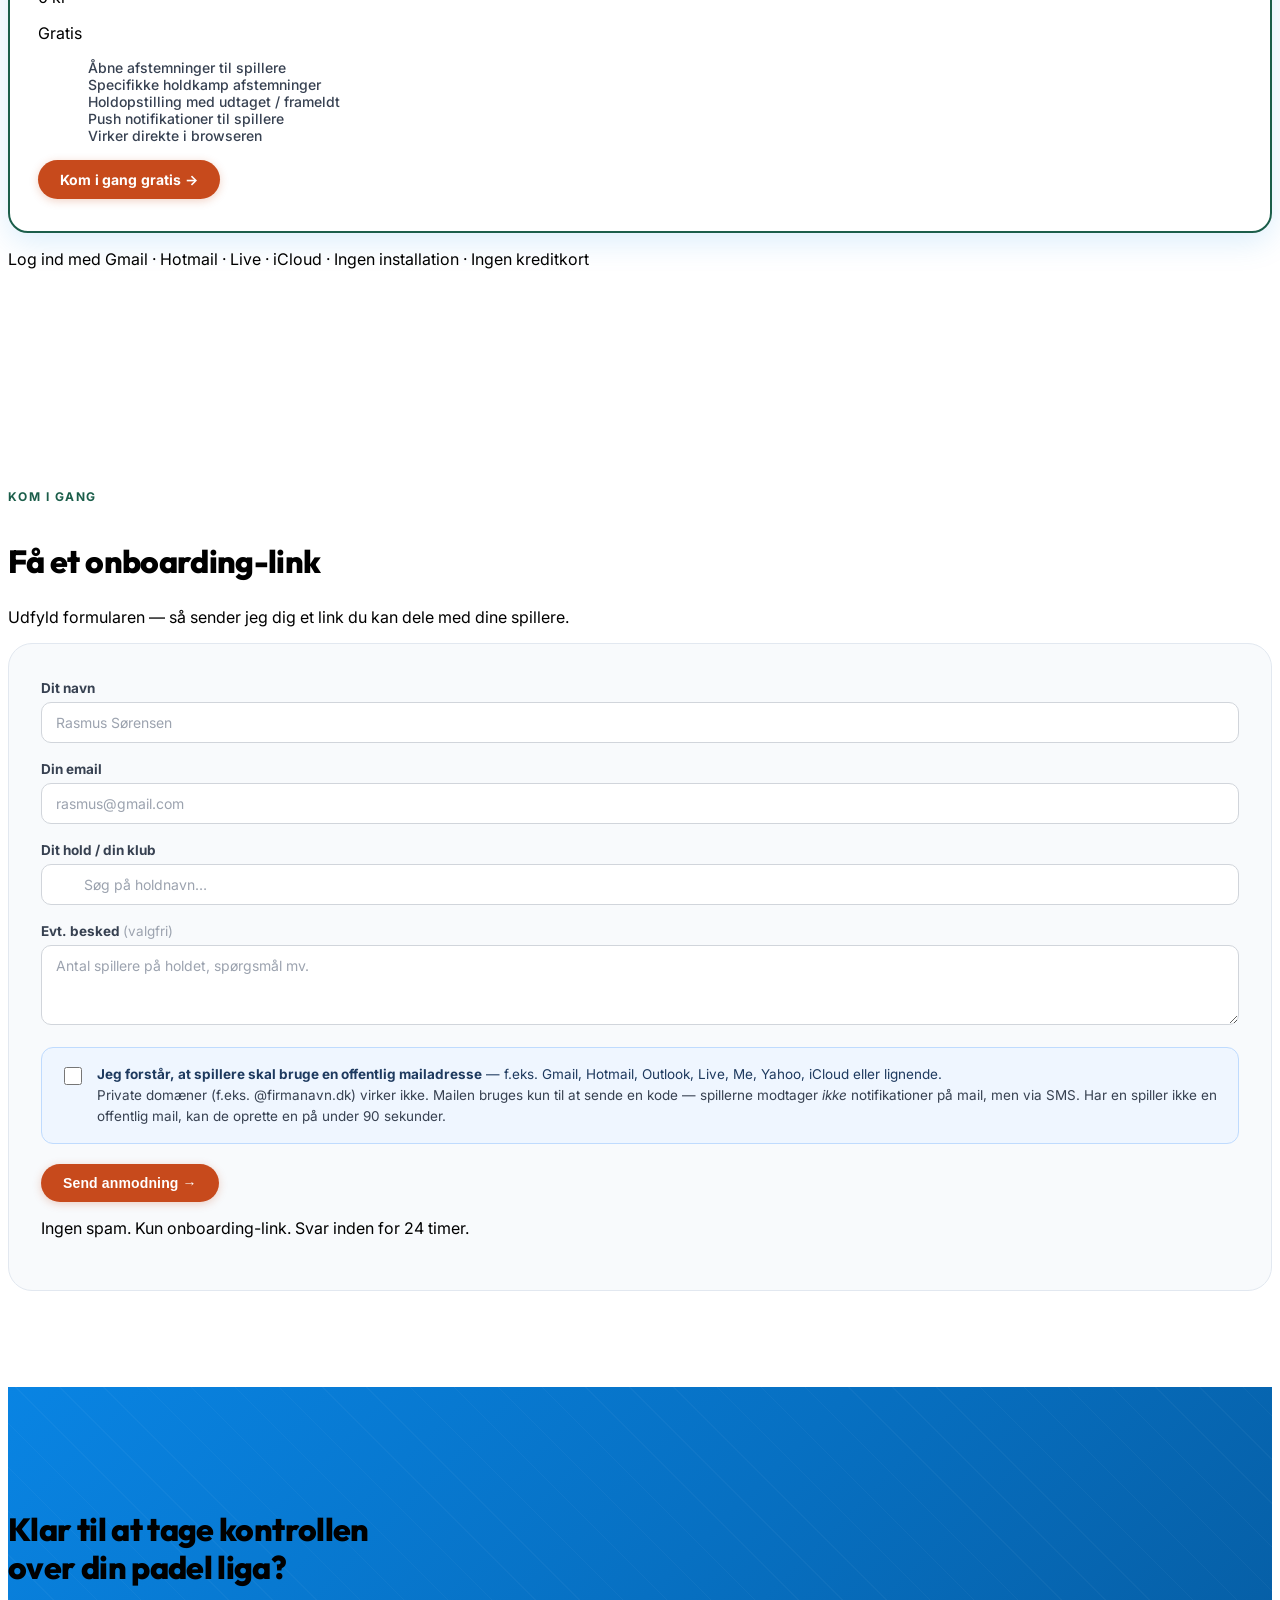
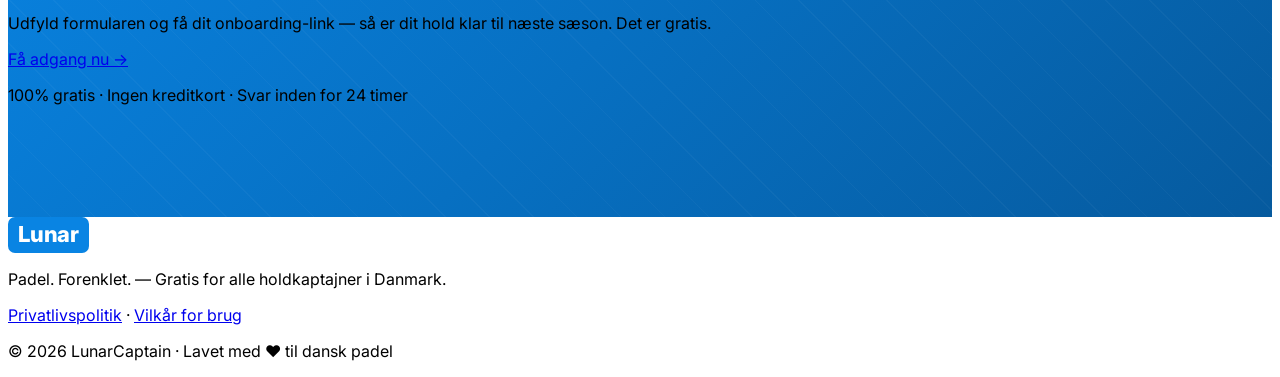
==== commit ea8d3c20: "Burger menu fixed desktop" ====
--- a/index.html
+++ b/index.html
@@ -241,7 +241,7 @@
         </div>
 
         <!-- Mobile hamburger -->
-        <button id="hamburger" aria-label="Åbn menu" aria-expanded="false" class="md:hidden rounded-xl text-gray-600 hover:text-primary hover:bg-gray-100 transition-colors" style="padding:10px;min-width:48px;min-height:48px;display:flex;align-items:center;justify-content:center;">
+        <button id="hamburger" aria-label="Åbn menu" aria-expanded="false" class="md:hidden rounded-xl text-gray-600 hover:text-primary hover:bg-gray-100 transition-colors" style="padding:10px;min-width:48px;min-height:48px;align-items:center;justify-content:center;">
           <i data-lucide="menu" class="w-6 h-6"></i>
         </button>
 
@@ -629,7 +629,7 @@
             <p class="stat-label">Padel hold</p>
           </div>
           <div class="stat-block reveal text-center" data-delay="200">
-            <p class="stat-number text-cta" data-target="1000" data-suffix="+">0</p>
+            <p class="stat-number text-cta" data-target="1700" data-suffix="+">0</p>
             <p class="stat-label">Afstemninger oprettet</p>
           </div>
           <div class="stat-block reveal text-center" data-delay="300">
